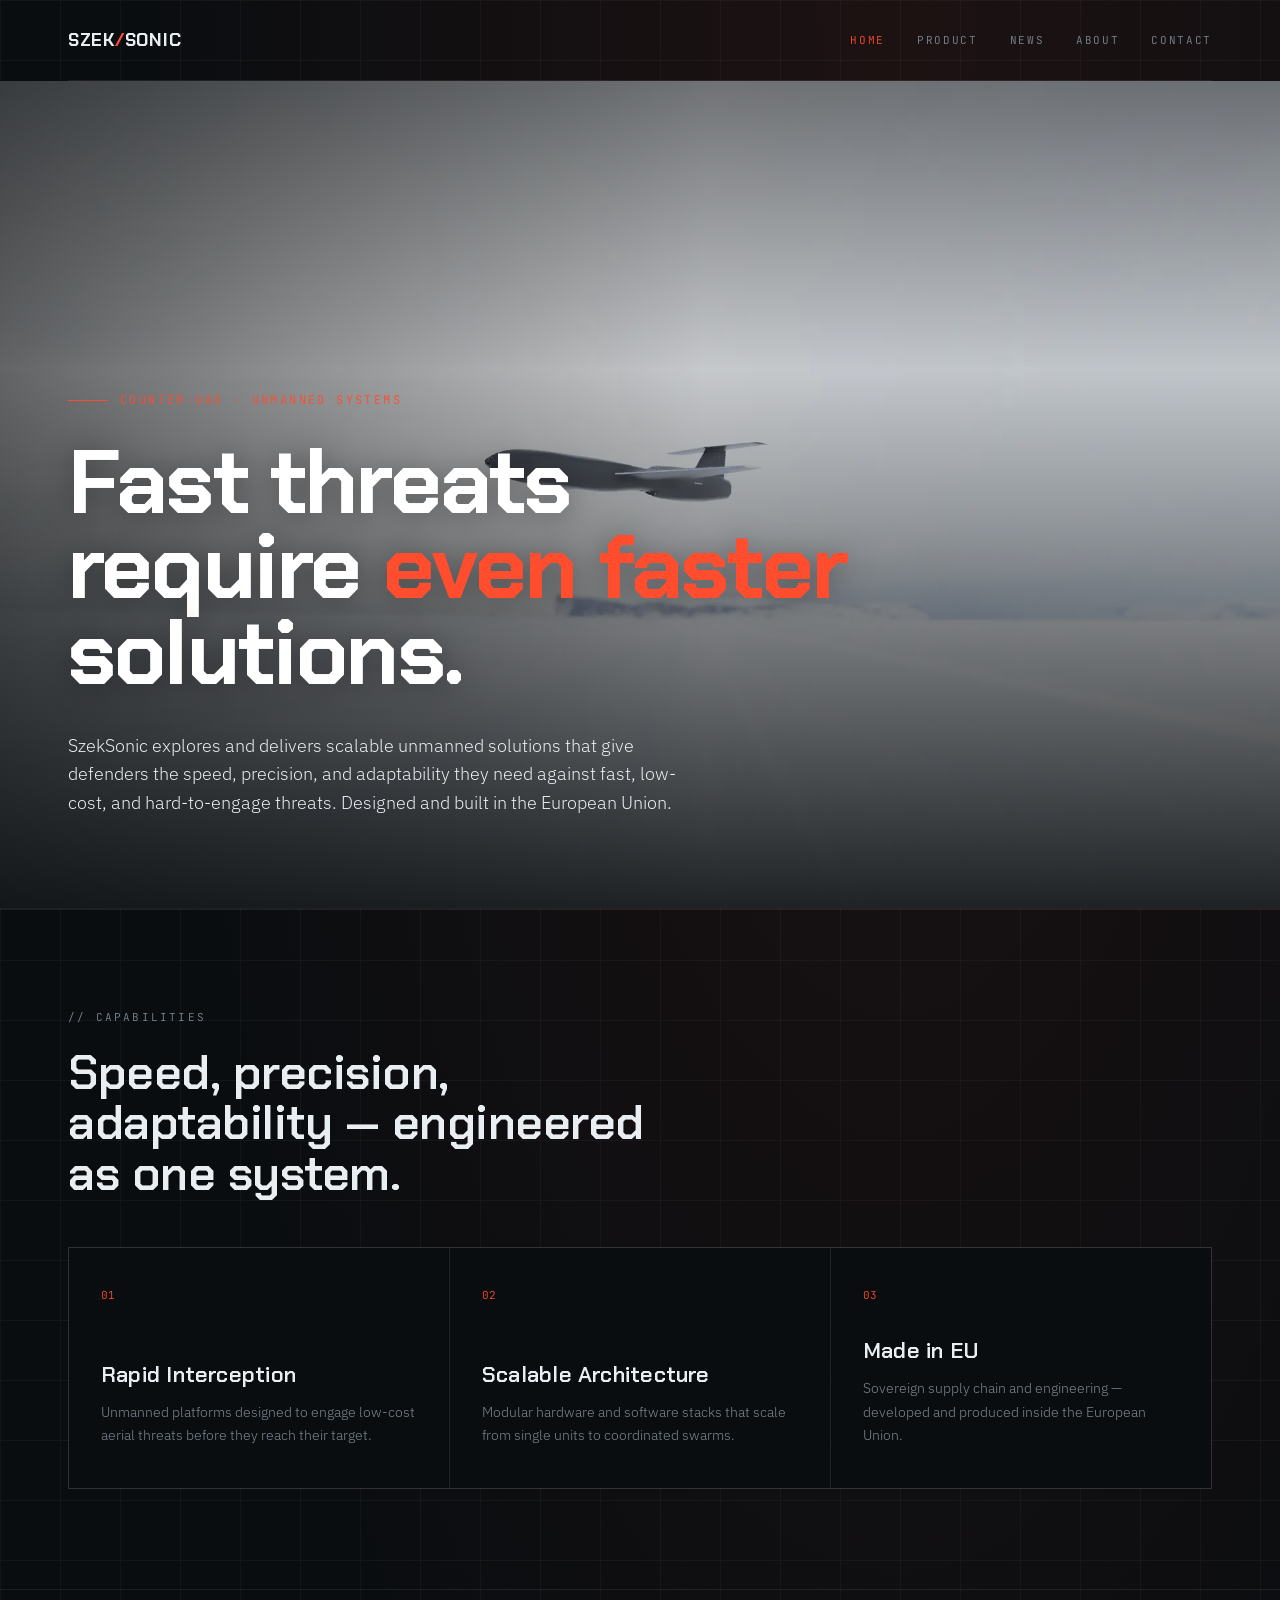
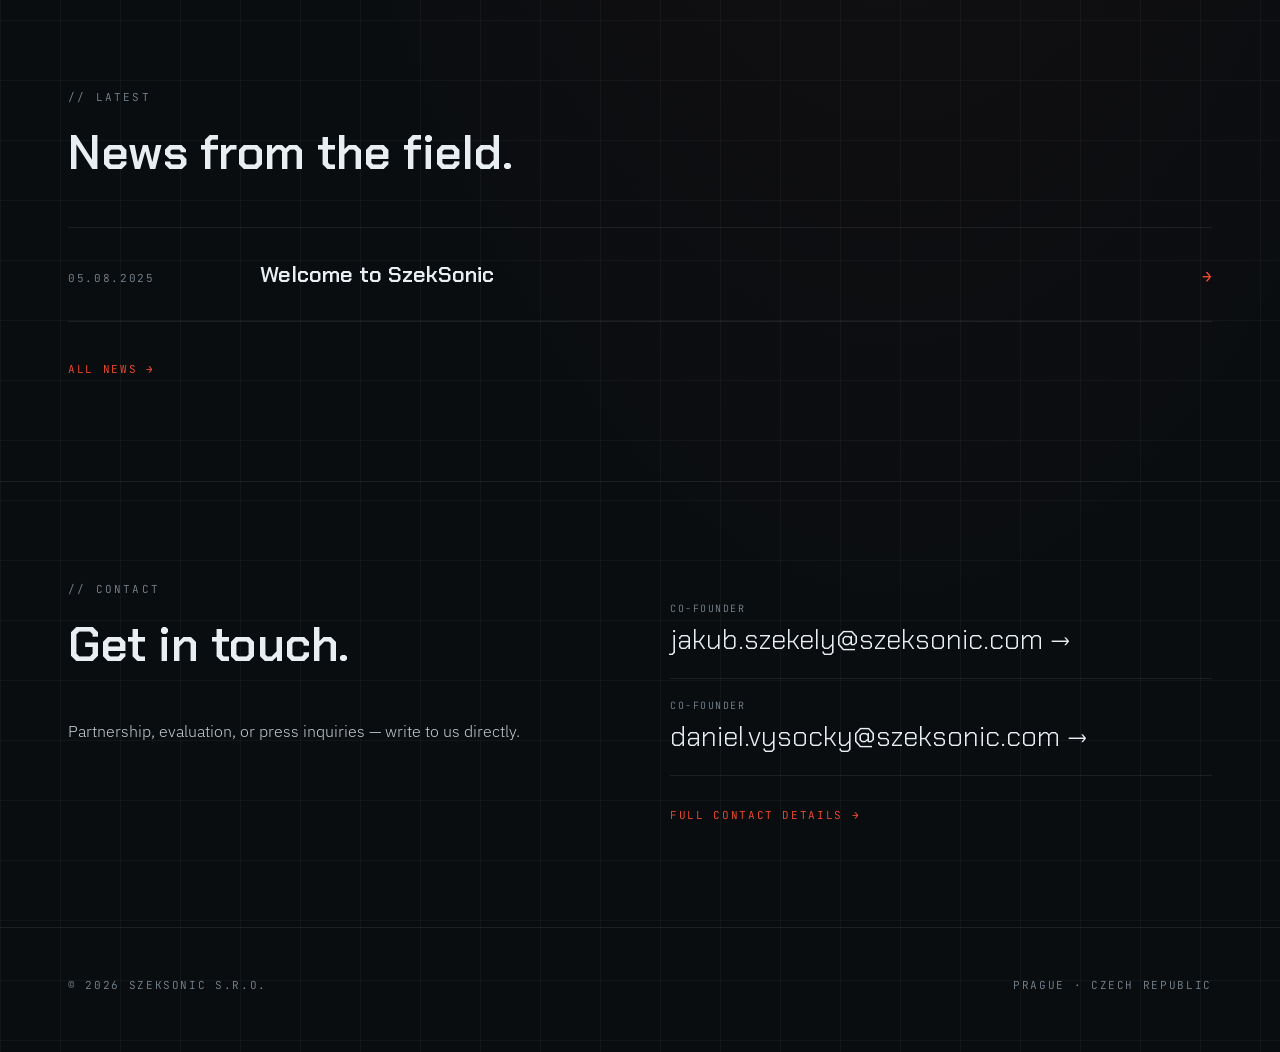
==== index.html @ b2e7ba6b "Add files via upload" ====
<!doctype html>
<html lang="en">
<head>
<meta charset="utf-8">
<meta name="viewport" content="width=device-width,initial-scale=1">
<title>SzekSonic — Fast Threats Require Even Faster Solutions</title>
<meta name="description" content="SzekSonic s.r.o. develops scalable unmanned counter-threat solutions. Made in EU. Based in Prague.">
<link rel="preconnect" href="https://fonts.googleapis.com">
<link rel="preconnect" href="https://fonts.gstatic.com" crossorigin>
<link href="https://fonts.googleapis.com/css2?family=Chakra+Petch:wght@400;600;700&family=IBM+Plex+Sans:wght@300;400;500&family=JetBrains+Mono:wght@400;500&display=swap" rel="stylesheet">
<link rel="stylesheet" href="style.css">
</head>
<body>

<div class="wrap">
  <nav>
    <a href="index.html" class="brand">SZEK<span>/</span>SONIC</a>
    <div class="menu">
      <a href="index.html" class="active">Home</a>
      <a href="product.html">Product</a>
      <a href="news.html">News</a>
      <a href="about.html">About</a>
      <a href="contact.html">Contact</a>
    </div>
  </nav>
</div>

<div class="hero-image">
  <div class="bg" style="background-image:url('img/hero.webp')"></div>
  <div class="content">
    <div class="wrap">
      <div class="kicker reveal">Counter-UAS · Unmanned Systems</div>
      <h1 class="reveal d1">Fast threats require <em>even faster</em> solutions.</h1>
      <p class="lede reveal d2">SzekSonic explores and delivers scalable unmanned solutions that give defenders the speed, precision, and adaptability they need against fast, low-cost, and hard-to-engage threats. Designed and built in the European Union.</p>
    </div>
  </div>
</div>

<section>
  <div class="wrap">
    <div class="eyebrow">// Capabilities</div>
    <h2>Speed, precision, adaptability — engineered as one system.</h2>
    <div class="grid3">
      <div class="cell"><div class="num">01</div><div><h3>Rapid Interception</h3><p>Unmanned platforms designed to engage low-cost aerial threats before they reach their target.</p></div></div>
      <div class="cell"><div class="num">02</div><div><h3>Scalable Architecture</h3><p>Modular hardware and software stacks that scale from single units to coordinated swarms.</p></div></div>
      <div class="cell"><div class="num">03</div><div><h3>Made in EU</h3><p>Sovereign supply chain and engineering — developed and produced inside the European Union.</p></div></div>
    </div>
  </div>
</section>

<section>
  <div class="wrap">
    <div class="eyebrow">// Latest</div>
    <h2>News from the field.</h2>
    <div class="posts">
      <a href="news/hello-world.html" class="post-row">
        <div class="date">05.08.2025</div>
        <div class="ttl">Welcome to SzekSonic</div>
        <div class="arrow">→</div>
      </a>
    </div>
    <p style="margin-top:32px"><a href="news.html" style="font-family:'JetBrains Mono',monospace;font-size:11px;color:var(--accent);text-transform:uppercase;letter-spacing:.15em">All news →</a></p>
  </div>
</section>

<section id="contact">
  <div class="wrap">
    <div class="contact">
      <div>
        <div class="eyebrow">// Contact</div>
        <h2>Get in touch.</h2>
        <p>Partnership, evaluation, or press inquiries — write to us directly.</p>
      </div>
      <div>
        <a class="email" href="mailto:jakub.szekely@szeksonic.com"><small>Co-founder</small>jakub.szekely@szeksonic.com →</a>
        <a class="email" href="mailto:daniel.vysocky@szeksonic.com"><small>Co-founder</small>daniel.vysocky@szeksonic.com →</a>
        <p style="margin-top:24px"><a href="contact.html" style="font-family:'JetBrains Mono',monospace;font-size:11px;color:var(--accent);text-transform:uppercase;letter-spacing:.15em">Full contact details →</a></p>
      </div>
    </div>
  </div>
</section>

<footer>
  <div class="wrap row">
    <div>© <span id="y"></span> SzekSonic s.r.o.</div>
    <div>Prague · Czech Republic</div>
  </div>
</footer>
<script>document.getElementById('y').textContent=new Date().getFullYear();</script>
</body>
</html>
---- style.css ----
:root{
  --bg:#0a0d10; --bg-2:#11161b; --ink:#e8eef2; --muted:#7a8893;
  --accent:#ff4d2e; --line:rgba(255,255,255,.08); --grid:rgba(255,255,255,.035);
}
*{box-sizing:border-box;margin:0;padding:0}
html,body{background:var(--bg);color:var(--ink);font-family:'IBM Plex Sans',sans-serif;font-weight:300;-webkit-font-smoothing:antialiased;overflow-x:hidden}
body{
  background-image:
    linear-gradient(var(--grid) 1px,transparent 1px),
    linear-gradient(90deg,var(--grid) 1px,transparent 1px),
    radial-gradient(ellipse at 70% 0%,rgba(255,77,46,.08),transparent 60%);
  background-size:60px 60px,60px 60px,100% 100%;
}
a{color:inherit;text-decoration:none}
.wrap{max-width:1200px;margin:0 auto;padding:0 28px}

/* nav */
nav{display:flex;justify-content:space-between;align-items:center;padding:28px 0;border-bottom:1px solid var(--line);flex-wrap:wrap;gap:16px}
.brand{font-family:'Chakra Petch',sans-serif;font-weight:700;letter-spacing:.04em;font-size:18px}
.brand span{color:var(--accent)}
.menu{display:flex;gap:32px;font-family:'JetBrains Mono',monospace;font-size:11px;text-transform:uppercase;letter-spacing:.15em;color:var(--muted)}
.menu a{transition:color .2s}
.menu a:hover,.menu a.active{color:var(--accent)}

/* text hero (about/news) */
header.hero{padding:120px 0 140px;position:relative}
.kicker{font-family:'JetBrains Mono',monospace;font-size:12px;color:var(--accent);text-transform:uppercase;letter-spacing:.2em;margin-bottom:32px;display:flex;align-items:center;gap:12px}
.kicker::before{content:"";width:40px;height:1px;background:var(--accent)}
h1{font-family:'Chakra Petch',sans-serif;font-weight:700;font-size:clamp(40px,7vw,92px);line-height:.95;letter-spacing:-.02em;max-width:14ch}
h1 em{font-style:normal;color:var(--accent)}
.lede{margin-top:36px;max-width:58ch;font-size:18px;line-height:1.6;color:#c5cdd3}

/* image hero */
.hero-image{position:relative;height:92vh;min-height:560px;width:100%;overflow:hidden;border-bottom:1px solid var(--line)}
.hero-image .bg{position:absolute;inset:0;background-size:cover;background-position:center;filter:contrast(1.05) brightness(.95)}
.hero-image::after{content:"";position:absolute;inset:0;background:linear-gradient(180deg,rgba(10,13,16,.55) 0%,rgba(10,13,16,.15) 35%,rgba(10,13,16,.9) 100%),linear-gradient(90deg,rgba(10,13,16,.55) 0%,rgba(10,13,16,0) 55%);pointer-events:none}
.hero-image .content{position:relative;z-index:2;height:100%;display:flex;flex-direction:column;justify-content:flex-end;padding-bottom:90px}
.hero-image .content .wrap{width:100%}
.hero-image h1{color:#fff;text-shadow:0 2px 30px rgba(0,0,0,.35)}
.hero-image .lede{color:#e8eef2}

/* sections */
section{padding:100px 0;border-top:1px solid var(--line)}
.eyebrow{font-family:'JetBrains Mono',monospace;font-size:11px;color:var(--muted);text-transform:uppercase;letter-spacing:.2em;margin-bottom:24px}
h2{font-family:'Chakra Petch',sans-serif;font-weight:600;font-size:clamp(28px,4vw,48px);letter-spacing:-.01em;max-width:20ch;margin-bottom:48px;line-height:1.05}
h3{font-family:'Chakra Petch',sans-serif;font-weight:600;font-size:22px;margin:24px 0 12px;letter-spacing:.01em}
p{font-size:16px;line-height:1.7;color:#c5cdd3;max-width:65ch}
p+p{margin-top:18px}

.grid3{display:grid;grid-template-columns:repeat(3,1fr);gap:1px;background:var(--line);border:1px solid var(--line)}
.cell{background:var(--bg);padding:40px 32px;min-height:240px;display:flex;flex-direction:column;justify-content:space-between}
.cell .num{font-family:'JetBrains Mono',monospace;font-size:11px;color:var(--accent)}
.cell p{font-size:14px;color:var(--muted)}
@media(max-width:780px){.grid3{grid-template-columns:1fr}}

/* === SCROLL SEQUENCE === */
.sequence{position:relative;height:600vh;border-top:1px solid var(--line);border-bottom:1px solid var(--line)}
.seq-stage{position:sticky;top:0;height:100vh;display:grid;grid-template-columns:1fr 1fr;align-items:center;overflow:hidden;background:var(--bg)}
.seq-stage::before{content:"";position:absolute;inset:0;background:radial-gradient(ellipse at 70% 50%,rgba(255,77,46,.06),transparent 60%);pointer-events:none}
.seq-frames{position:relative;height:100%;width:100%}
.seq-frames img{position:absolute;top:50%;left:50%;transform:translate(-50%,-50%);max-width:95%;max-height:80%;opacity:0;transition:opacity .35s ease;filter:drop-shadow(0 30px 60px rgba(0,0,0,.6))}
.seq-frames img.active{opacity:1}
.seq-text{position:relative;z-index:2;padding:0 60px;max-width:520px}
.seq-text .step{font-family:'JetBrains Mono',monospace;font-size:11px;color:var(--accent);text-transform:uppercase;letter-spacing:.2em;margin-bottom:20px;display:flex;align-items:center;gap:12px}
.seq-text .step::before{content:"";width:30px;height:1px;background:var(--accent)}
.seq-text h3{font-family:'Chakra Petch',sans-serif;font-weight:600;font-size:clamp(28px,3.5vw,42px);line-height:1.05;letter-spacing:-.01em;margin:0 0 20px;color:var(--ink);min-height:90px}
.seq-text p{font-size:15px;line-height:1.6;color:#c5cdd3;min-height:120px;margin:0;max-width:none}
.seq-progress{position:absolute;left:60px;bottom:40px;display:flex;gap:6px;z-index:3}
.seq-progress span{width:24px;height:2px;background:rgba(255,255,255,.15);transition:background .25s}
.seq-progress span.on{background:var(--accent)}
.seq-hint{position:absolute;right:40px;bottom:40px;font-family:'JetBrains Mono',monospace;font-size:10px;color:var(--muted);text-transform:uppercase;letter-spacing:.2em;z-index:3}
@media(max-width:780px){
  .sequence{height:auto}
  .seq-stage{position:relative;height:auto;grid-template-columns:1fr;padding:40px 0}
  .seq-frames{height:50vh;min-height:300px}
  .seq-text{padding:30px 28px 0;max-width:none}
  .seq-text h3,.seq-text p{min-height:0}
  .seq-progress,.seq-hint{position:relative;left:auto;right:auto;bottom:auto;margin:30px 28px 0}
}

/* news list */
.posts{border-top:1px solid var(--line)}
.post-row{display:grid;grid-template-columns:160px 1fr auto;gap:32px;align-items:baseline;padding:32px 0;border-bottom:1px solid var(--line);transition:padding-left .2s}
.post-row:hover{padding-left:12px}
.post-row .date{font-family:'JetBrains Mono',monospace;font-size:11px;color:var(--muted);text-transform:uppercase;letter-spacing:.15em}
.post-row .ttl{font-family:'Chakra Petch',sans-serif;font-weight:600;font-size:22px}
.post-row .arrow{color:var(--accent);font-family:'JetBrains Mono',monospace}
@media(max-width:780px){.post-row{grid-template-columns:1fr;gap:8px}.post-row .arrow{display:none}}

/* article */
article.post{padding:80px 0 120px;max-width:760px;margin:0 auto}
article.post .date{font-family:'JetBrains Mono',monospace;font-size:11px;color:var(--accent);text-transform:uppercase;letter-spacing:.2em;margin-bottom:24px}
article.post h1{font-size:clamp(32px,5vw,56px);max-width:none;margin-bottom:40px}
article.post p{margin-bottom:20px;font-size:17px}
.back{display:inline-block;margin-top:60px;font-family:'JetBrains Mono',monospace;font-size:11px;color:var(--muted);text-transform:uppercase;letter-spacing:.15em}
.back:hover{color:var(--accent)}

/* contact */
.contact{display:grid;grid-template-columns:1fr 1fr;gap:60px;align-items:start}
@media(max-width:780px){.contact{grid-template-columns:1fr}}
.email{display:block;font-family:'Chakra Petch',sans-serif;font-size:clamp(20px,2.4vw,28px);padding:20px 0;border-bottom:1px solid var(--line);transition:color .2s,padding-left .2s}
.email:hover{color:var(--accent);padding-left:12px}
.email small{display:block;font-family:'JetBrains Mono',monospace;font-size:10px;color:var(--muted);text-transform:uppercase;letter-spacing:.15em;margin-bottom:6px}

footer{padding:50px 0 60px;border-top:1px solid var(--line);font-family:'JetBrains Mono',monospace;font-size:11px;color:var(--muted);text-transform:uppercase;letter-spacing:.15em}
footer .row{display:flex;justify-content:space-between;flex-wrap:wrap;gap:16px}

/* reveal */
.reveal{opacity:0;transform:translateY(20px);animation:up .9s ease forwards}
.reveal.d1{animation-delay:.1s}.reveal.d2{animation-delay:.25s}.reveal.d3{animation-delay:.4s}
@keyframes up{to{opacity:1;transform:none}}
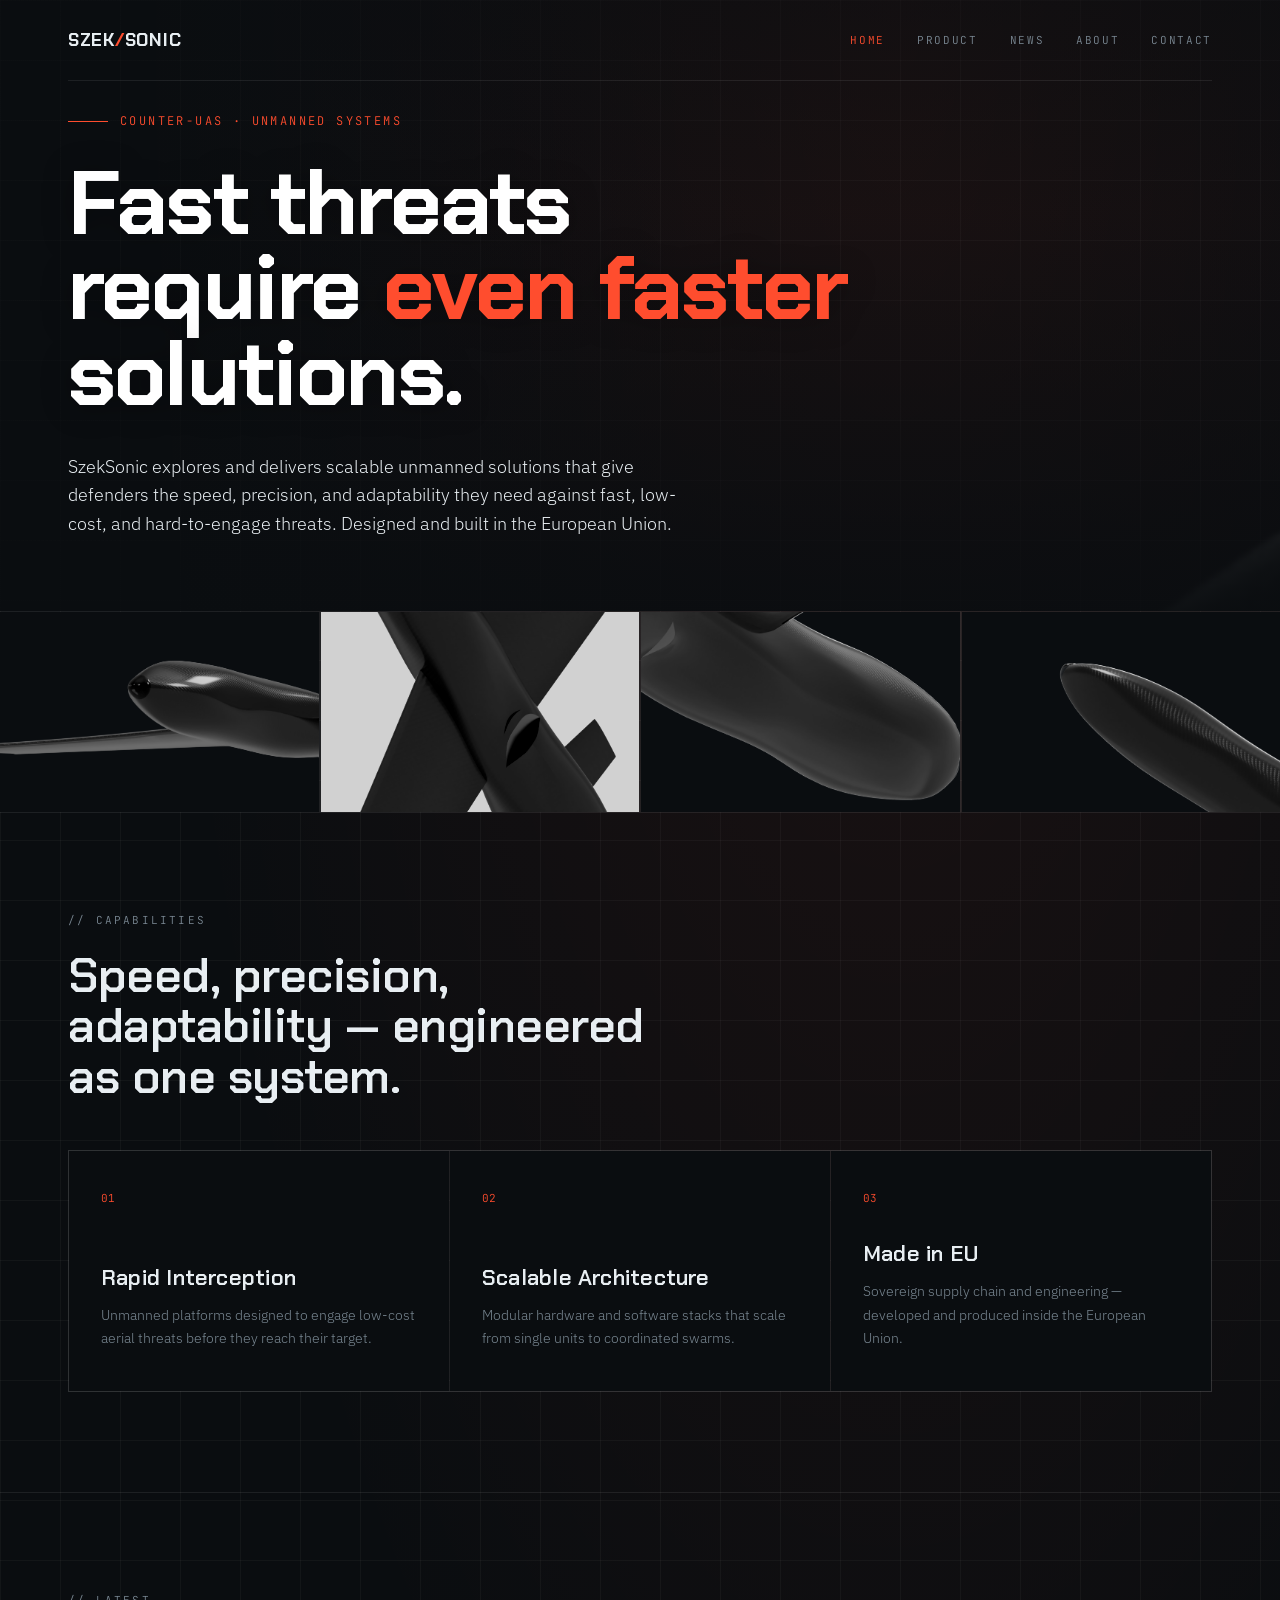
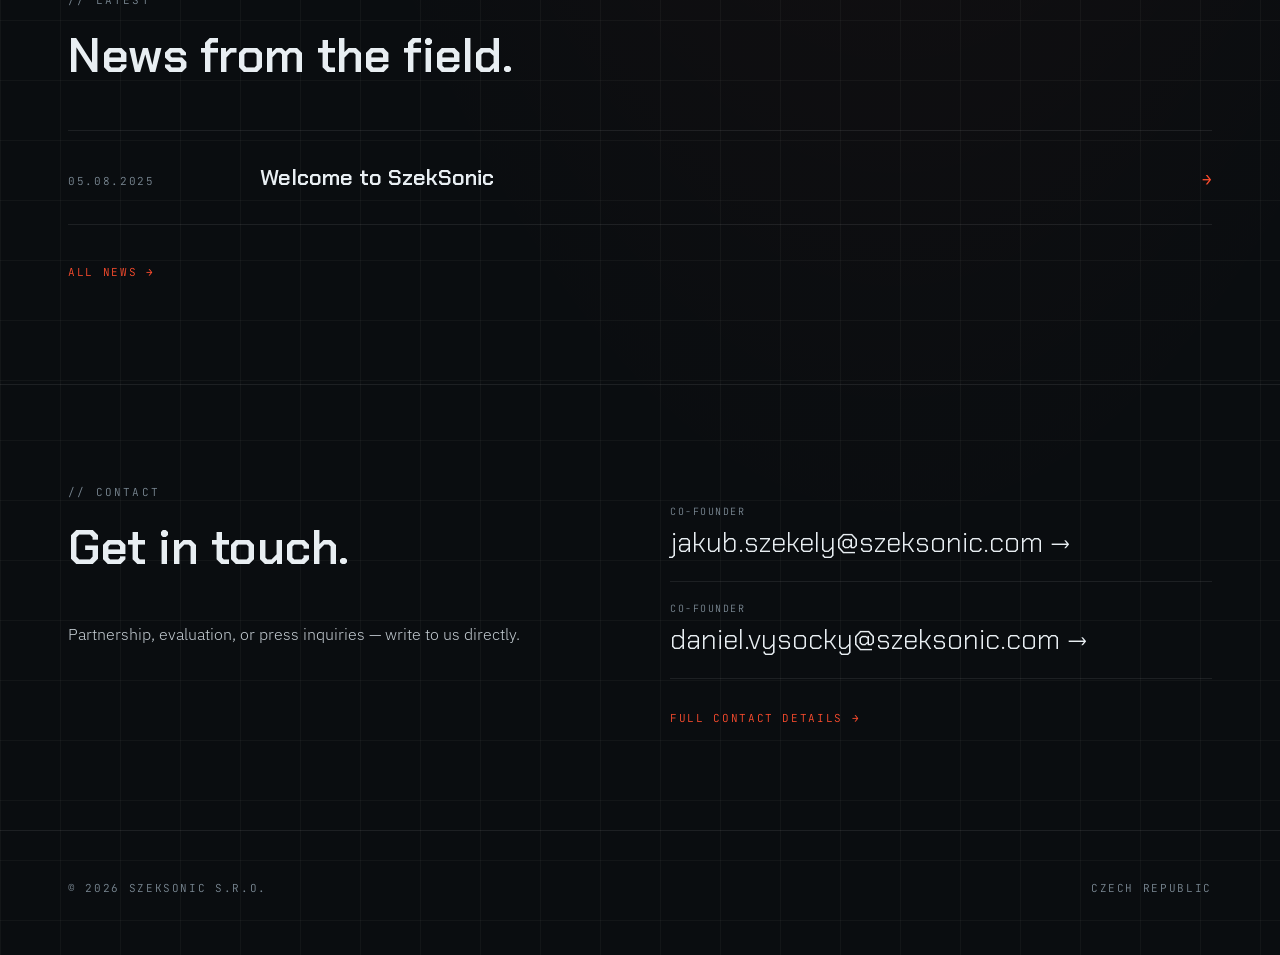
==== commit c5b770b0: "update - new graphics + no full pictures" ====
--- a/index.html
+++ b/index.html
@@ -8,32 +8,40 @@
 <link rel="preconnect" href="https://fonts.googleapis.com">
 <link rel="preconnect" href="https://fonts.gstatic.com" crossorigin>
 <link href="https://fonts.googleapis.com/css2?family=Chakra+Petch:wght@400;600;700&family=IBM+Plex+Sans:wght@300;400;500&family=JetBrains+Mono:wght@400;500&display=swap" rel="stylesheet">
+<link rel="icon" href="favicon.svg" type="image/svg+xml">
 <link rel="stylesheet" href="style.css">
 </head>
 <body>
 
-<div class="wrap">
-  <nav>
-    <a href="index.html" class="brand">SZEK<span>/</span>SONIC</a>
-    <div class="menu">
-      <a href="index.html" class="active">Home</a>
-      <a href="product.html">Product</a>
-      <a href="news.html">News</a>
-      <a href="about.html">About</a>
-      <a href="contact.html">Contact</a>
+<div class="hero-image">
+  <div class="bg" style="background-image:url('img/frame-01.webp');background-size:320%;background-position:64% 20%;filter:contrast(1.12) brightness(.38) grayscale(.1)"></div>
+  <div class="content">
+    <div class="wrap">
+      <nav>
+        <a href="index.html" class="brand">SZEK<span>/</span>SONIC</a>
+        <div class="menu">
+          <a href="index.html" class="active">Home</a>
+          <a href="product.html">Product</a>
+          <a href="news.html">News</a>
+          <a href="about.html">About</a>
+          <a href="contact.html">Contact</a>
+        </div>
+      </nav>
     </div>
-  </nav>
-</div>
-
-<div class="hero-image">
-  <div class="bg" style="background-image:url('img/hero.webp')"></div>
-  <div class="content">
     <div class="wrap">
       <div class="kicker reveal">Counter-UAS · Unmanned Systems</div>
       <h1 class="reveal d1">Fast threats require <em>even faster</em> solutions.</h1>
       <p class="lede reveal d2">SzekSonic explores and delivers scalable unmanned solutions that give defenders the speed, precision, and adaptability they need against fast, low-cost, and hard-to-engage threats. Designed and built in the European Union.</p>
     </div>
   </div>
+</div>
+
+<!-- DETAIL IMAGES -->
+<div style="display:grid;grid-template-columns:repeat(4,1fr);gap:2px;background:var(--line)">
+  <div style="height:200px;overflow:hidden;background:#0a0d10"><img src="img/01_02_External_Surface_2026-Apr-18_07-11-34PM-000_CustomizedView26184201130.png" alt="INTERCEPTOR forward fuselage detail" style="width:100%;height:100%;object-fit:cover;display:block;filter:contrast(1.06) brightness(.82)"></div>
+  <div style="height:200px;overflow:hidden;background:#0a0d10"><img src="img/01_02_External_Surface_2026-Apr-18_07-06-59PM-000_CustomizedView23876416273.png" alt="INTERCEPTOR X-tail cross-section detail" style="width:100%;height:100%;object-fit:cover;display:block;filter:contrast(1.06) brightness(.82)"></div>
+  <div style="height:200px;overflow:hidden;background:#0a0d10"><img src="img/01_02_External_Surface_2026-Apr-18_07-11-19PM-000_CustomizedView22945040550.png" alt="INTERCEPTOR wing root detail" style="width:100%;height:100%;object-fit:cover;display:block;filter:contrast(1.06) brightness(.82)"></div>
+  <div style="height:200px;overflow:hidden;background:#0a0d10"><img src="img/01_02_External_Surface_2026-Apr-18_07-10-47PM-000_CustomizedView18940827650.png" alt="INTERCEPTOR nose tip detail" style="width:100%;height:100%;object-fit:cover;display:block;filter:contrast(1.06) brightness(.82)"></div>
 </div>
 
 <section>
@@ -83,7 +91,7 @@
 <footer>
   <div class="wrap row">
     <div>© <span id="y"></span> SzekSonic s.r.o.</div>
-    <div>Prague · Czech Republic</div>
+    <div>Czech Republic</div>
   </div>
 </footer>
 <script>document.getElementById('y').textContent=new Date().getFullYear();</script>
--- a/style.css
+++ b/style.css
@@ -31,10 +31,10 @@
 .lede{margin-top:36px;max-width:58ch;font-size:18px;line-height:1.6;color:#c5cdd3}
 
 /* image hero */
-.hero-image{position:relative;height:92vh;min-height:560px;width:100%;overflow:hidden;border-bottom:1px solid var(--line)}
+.hero-image{position:relative;height:68vh;min-height:500px;width:100%;overflow:hidden;border-bottom:1px solid var(--line)}
 .hero-image .bg{position:absolute;inset:0;background-size:cover;background-position:center;filter:contrast(1.05) brightness(.95)}
 .hero-image::after{content:"";position:absolute;inset:0;background:linear-gradient(180deg,rgba(10,13,16,.55) 0%,rgba(10,13,16,.15) 35%,rgba(10,13,16,.9) 100%),linear-gradient(90deg,rgba(10,13,16,.55) 0%,rgba(10,13,16,0) 55%);pointer-events:none}
-.hero-image .content{position:relative;z-index:2;height:100%;display:flex;flex-direction:column;justify-content:flex-end;padding-bottom:90px}
+.hero-image .content{position:relative;z-index:2;height:100%;display:flex;flex-direction:column;justify-content:space-between;padding-bottom:72px}
 .hero-image .content .wrap{width:100%}
 .hero-image h1{color:#fff;text-shadow:0 2px 30px rgba(0,0,0,.35)}
 .hero-image .lede{color:#e8eef2}
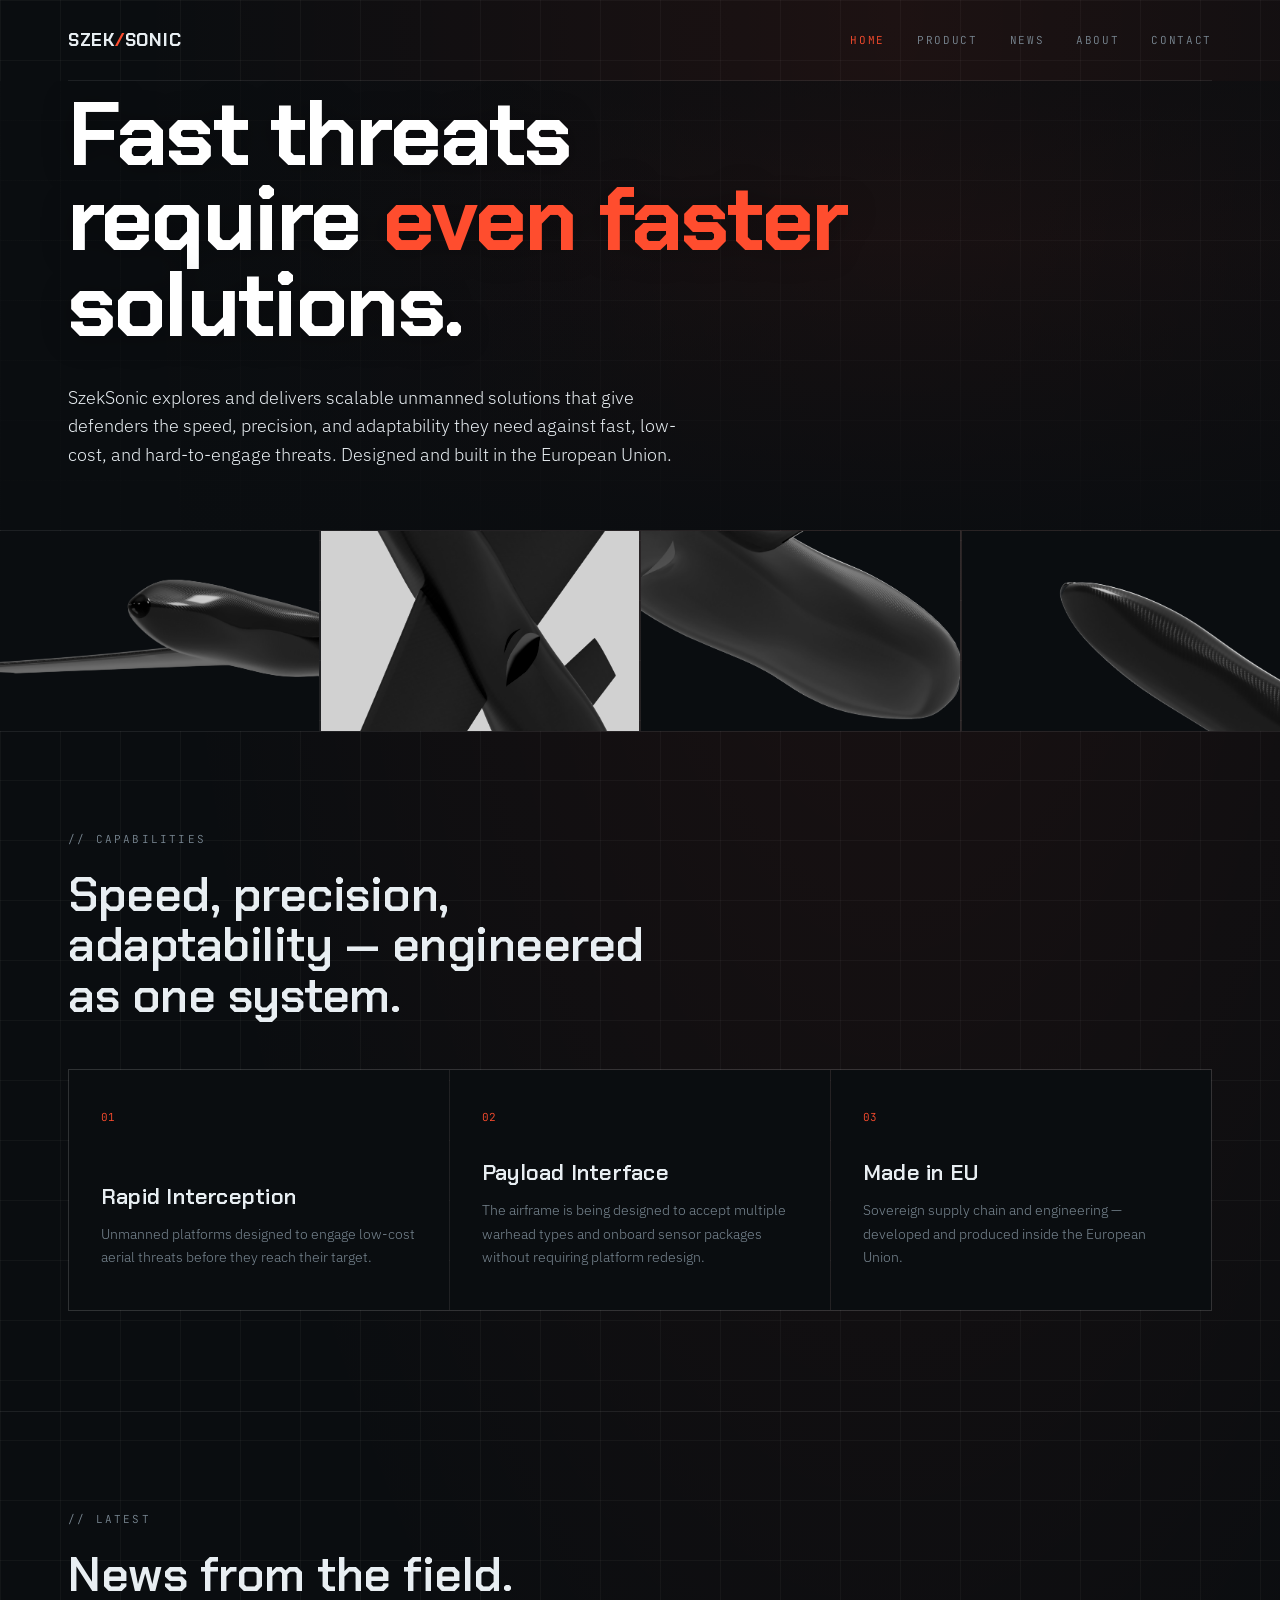
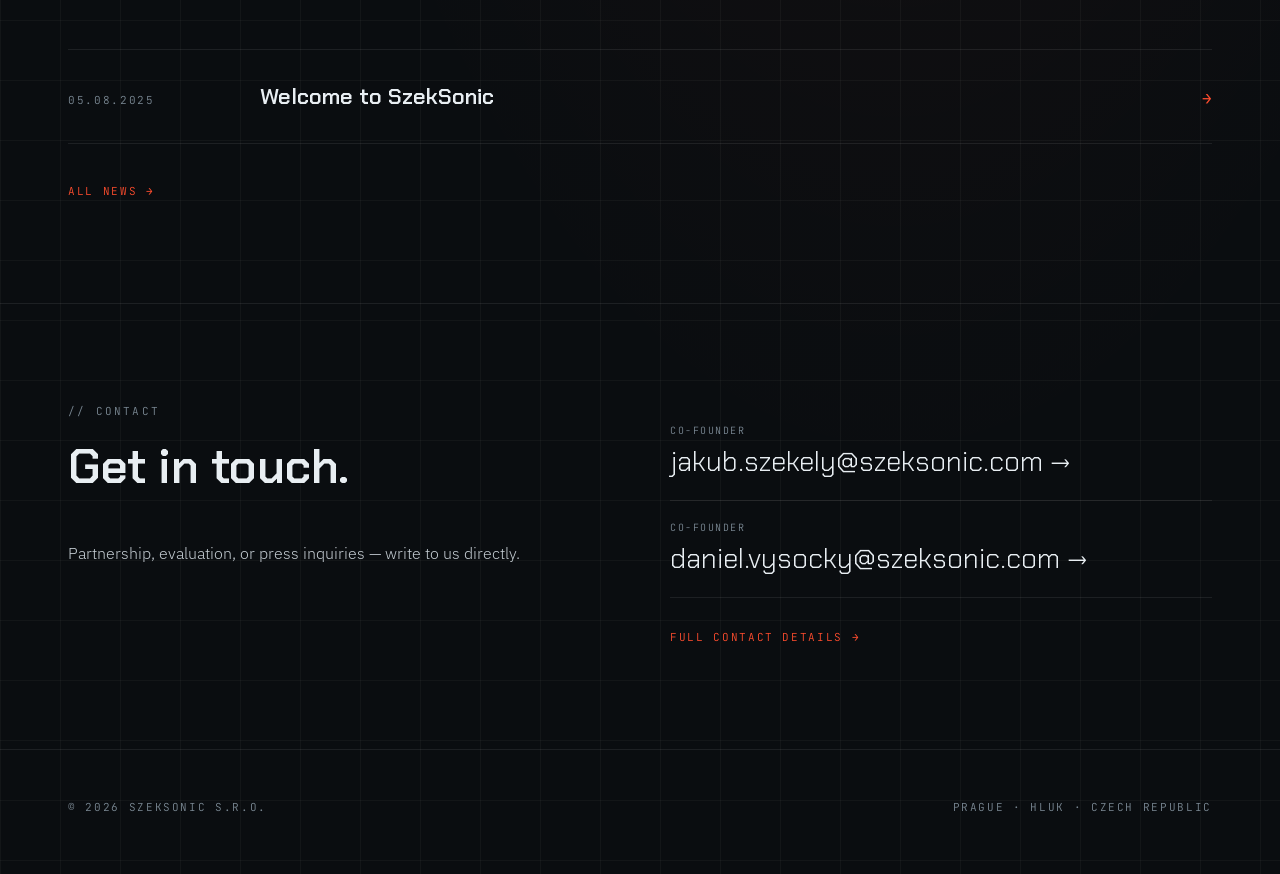
==== commit 6f424447: "final iteration for now - pages have the same heading, proof readed for halucination etc." ====
--- a/index.html
+++ b/index.html
@@ -13,21 +13,22 @@
 </head>
 <body>
 
+<div class="wrap">
+  <nav>
+    <a href="index.html" class="brand">SZEK<span>/</span>SONIC</a>
+    <div class="menu">
+      <a href="index.html" class="active">Home</a>
+      <a href="product.html">Product</a>
+      <a href="news.html">News</a>
+      <a href="about.html">About</a>
+      <a href="contact.html">Contact</a>
+    </div>
+  </nav>
+</div>
+
 <div class="hero-image">
   <div class="bg" style="background-image:url('img/frame-01.webp');background-size:320%;background-position:64% 20%;filter:contrast(1.12) brightness(.38) grayscale(.1)"></div>
   <div class="content">
-    <div class="wrap">
-      <nav>
-        <a href="index.html" class="brand">SZEK<span>/</span>SONIC</a>
-        <div class="menu">
-          <a href="index.html" class="active">Home</a>
-          <a href="product.html">Product</a>
-          <a href="news.html">News</a>
-          <a href="about.html">About</a>
-          <a href="contact.html">Contact</a>
-        </div>
-      </nav>
-    </div>
     <div class="wrap">
       <div class="kicker reveal">Counter-UAS · Unmanned Systems</div>
       <h1 class="reveal d1">Fast threats require <em>even faster</em> solutions.</h1>
@@ -50,7 +51,7 @@
     <h2>Speed, precision, adaptability — engineered as one system.</h2>
     <div class="grid3">
       <div class="cell"><div class="num">01</div><div><h3>Rapid Interception</h3><p>Unmanned platforms designed to engage low-cost aerial threats before they reach their target.</p></div></div>
-      <div class="cell"><div class="num">02</div><div><h3>Scalable Architecture</h3><p>Modular hardware and software stacks that scale from single units to coordinated swarms.</p></div></div>
+      <div class="cell"><div class="num">02</div><div><h3>Payload Interface</h3><p>The airframe is being designed to accept multiple warhead types and onboard sensor packages without requiring platform redesign.</p></div></div>
       <div class="cell"><div class="num">03</div><div><h3>Made in EU</h3><p>Sovereign supply chain and engineering — developed and produced inside the European Union.</p></div></div>
     </div>
   </div>
@@ -91,7 +92,7 @@
 <footer>
   <div class="wrap row">
     <div>© <span id="y"></span> SzekSonic s.r.o.</div>
-    <div>Czech Republic</div>
+    <div>Prague · Hluk · Czech Republic</div>
   </div>
 </footer>
 <script>document.getElementById('y').textContent=new Date().getFullYear();</script>
--- a/style.css
+++ b/style.css
@@ -22,8 +22,6 @@
 .menu a{transition:color .2s}
 .menu a:hover,.menu a.active{color:var(--accent)}
 
-/* text hero (about/news) */
-header.hero{padding:120px 0 140px;position:relative}
 .kicker{font-family:'JetBrains Mono',monospace;font-size:12px;color:var(--accent);text-transform:uppercase;letter-spacing:.2em;margin-bottom:32px;display:flex;align-items:center;gap:12px}
 .kicker::before{content:"";width:40px;height:1px;background:var(--accent)}
 h1{font-family:'Chakra Petch',sans-serif;font-weight:700;font-size:clamp(40px,7vw,92px);line-height:.95;letter-spacing:-.02em;max-width:14ch}
@@ -31,10 +29,10 @@
 .lede{margin-top:36px;max-width:58ch;font-size:18px;line-height:1.6;color:#c5cdd3}
 
 /* image hero */
-.hero-image{position:relative;height:68vh;min-height:500px;width:100%;overflow:hidden;border-bottom:1px solid var(--line)}
+.hero-image{position:relative;height:50vh;min-height:400px;width:100%;overflow:hidden;border-bottom:1px solid var(--line)}
 .hero-image .bg{position:absolute;inset:0;background-size:cover;background-position:center;filter:contrast(1.05) brightness(.95)}
 .hero-image::after{content:"";position:absolute;inset:0;background:linear-gradient(180deg,rgba(10,13,16,.55) 0%,rgba(10,13,16,.15) 35%,rgba(10,13,16,.9) 100%),linear-gradient(90deg,rgba(10,13,16,.55) 0%,rgba(10,13,16,0) 55%);pointer-events:none}
-.hero-image .content{position:relative;z-index:2;height:100%;display:flex;flex-direction:column;justify-content:space-between;padding-bottom:72px}
+.hero-image .content{position:relative;z-index:2;height:100%;display:flex;flex-direction:column;justify-content:flex-end;padding-bottom:60px}
 .hero-image .content .wrap{width:100%}
 .hero-image h1{color:#fff;text-shadow:0 2px 30px rgba(0,0,0,.35)}
 .hero-image .lede{color:#e8eef2}
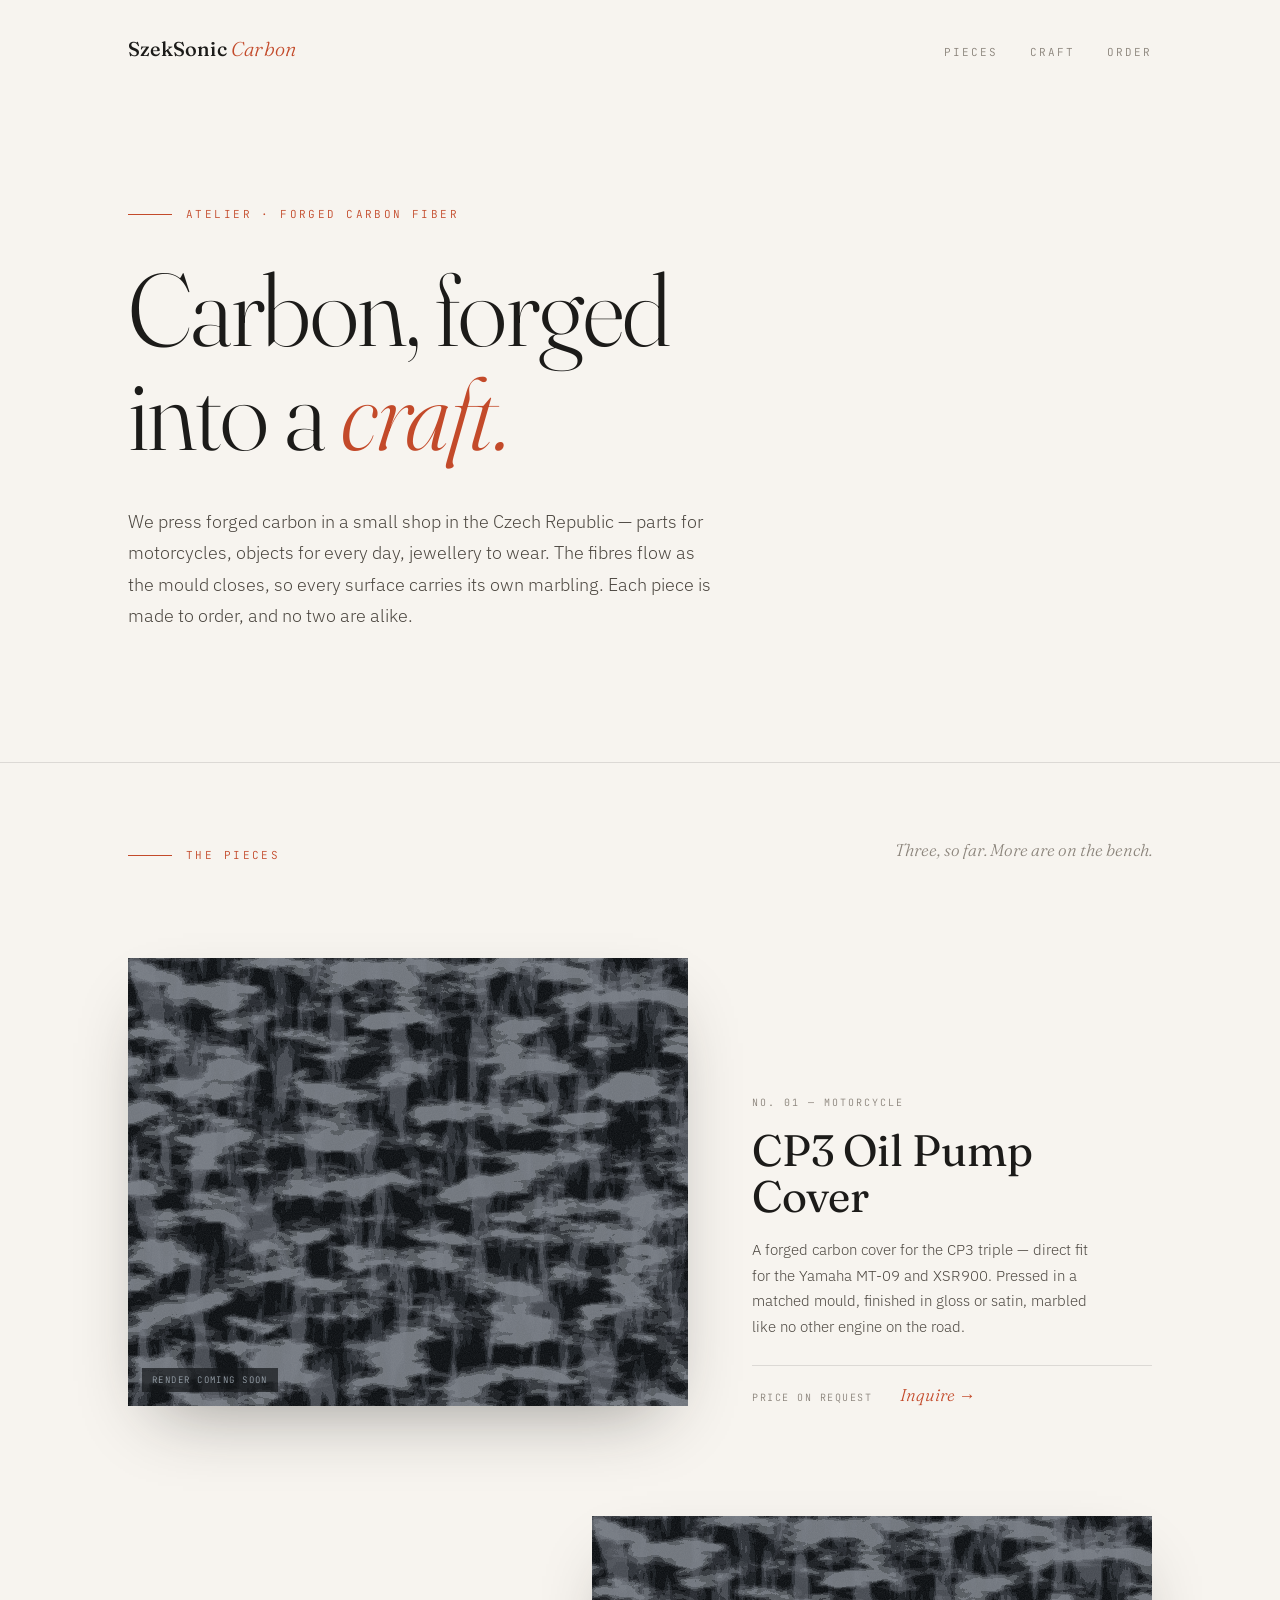
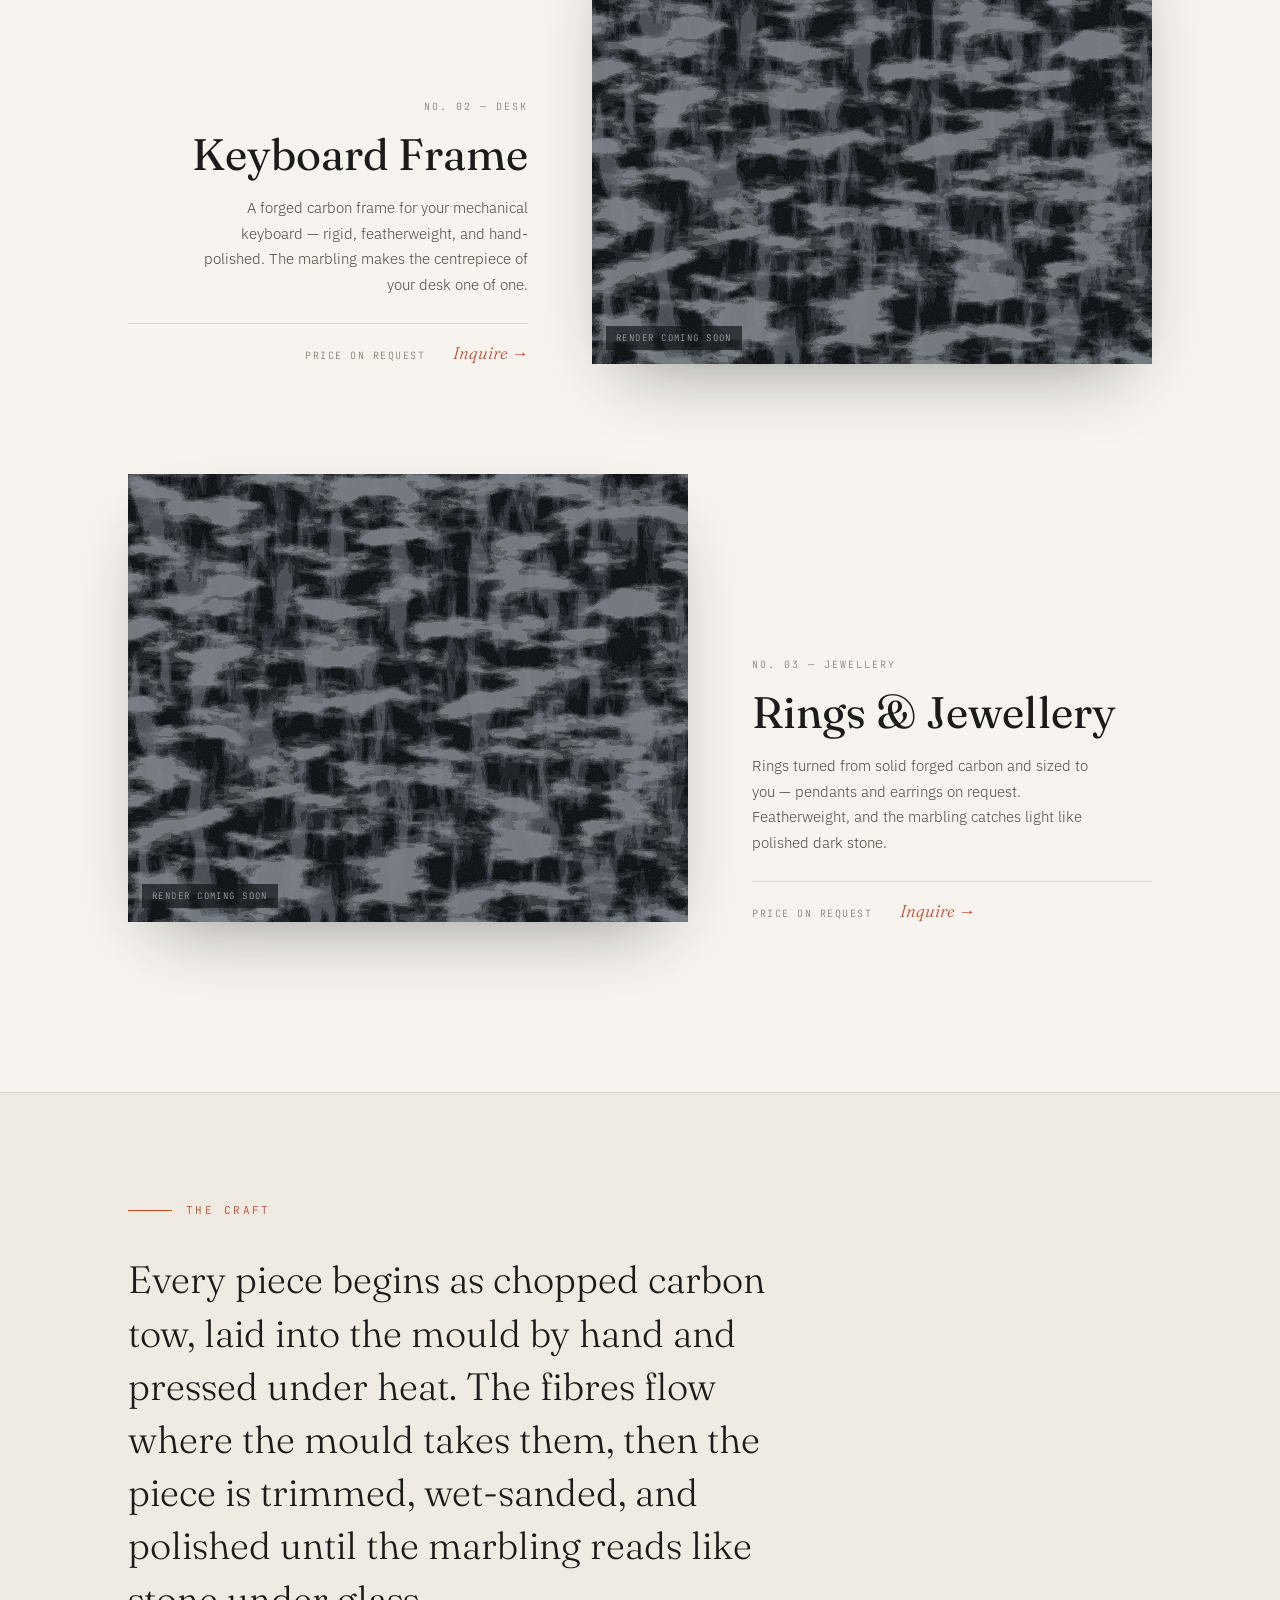
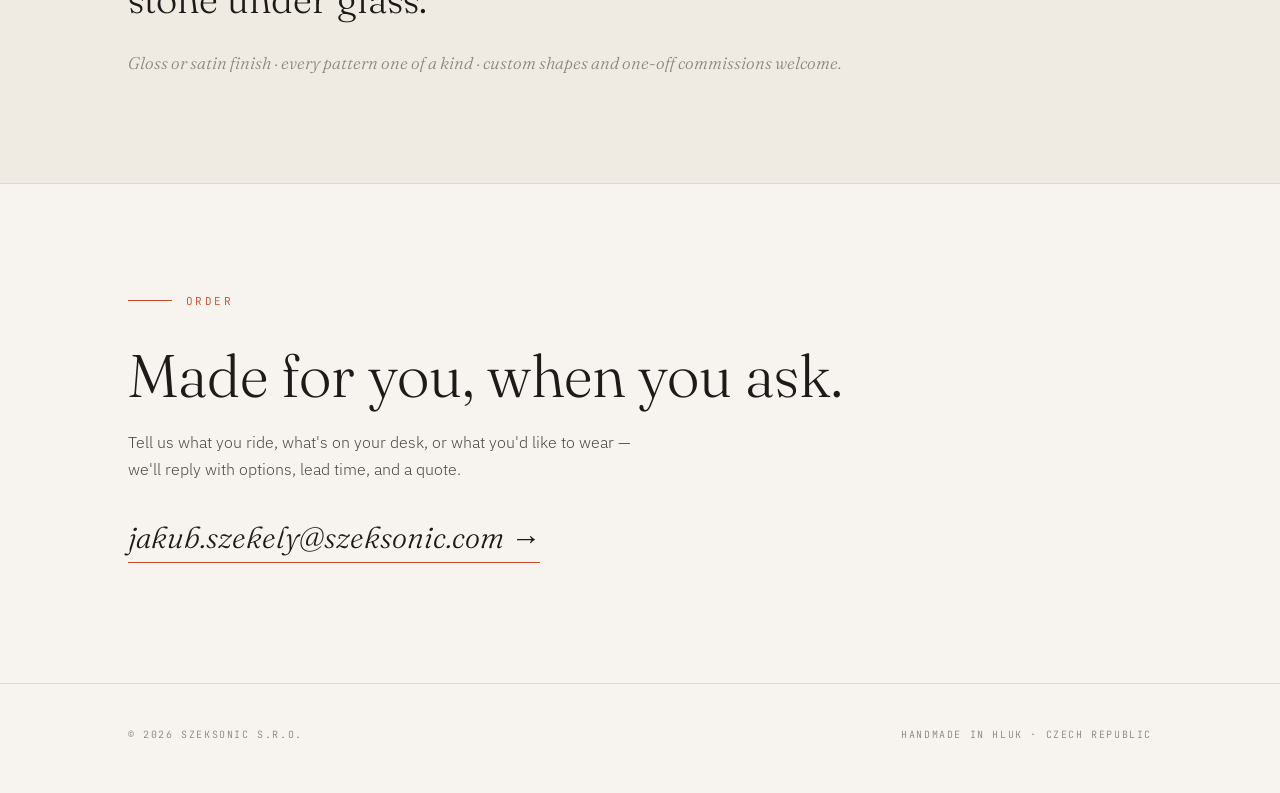
==== commit 217c9b74: "Rebuild site as forged carbon atelier store/portfolio Replace the counter-UAS landing site with a li" ====
--- a/index.html
+++ b/index.html
@@ -3,11 +3,11 @@
 <head>
 <meta charset="utf-8">
 <meta name="viewport" content="width=device-width,initial-scale=1">
-<title>SzekSonic — Fast Threats Require Even Faster Solutions</title>
-<meta name="description" content="SzekSonic s.r.o. develops scalable unmanned counter-threat solutions. Made in EU. Based in Prague.">
+<title>SzekSonic Carbon — Artisan Carbon Fiber</title>
+<meta name="description" content="An atelier for forged carbon fiber — motorcycle parts, accessories, and jewellery. Each piece pressed in the mould with its own marbling, made to order in the Czech Republic.">
 <link rel="preconnect" href="https://fonts.googleapis.com">
 <link rel="preconnect" href="https://fonts.gstatic.com" crossorigin>
-<link href="https://fonts.googleapis.com/css2?family=Chakra+Petch:wght@400;600;700&family=IBM+Plex+Sans:wght@300;400;500&family=JetBrains+Mono:wght@400;500&display=swap" rel="stylesheet">
+<link href="https://fonts.googleapis.com/css2?family=Fraunces:ital,opsz,wght@0,9..144,300;0,9..144,400;0,9..144,500;1,9..144,300;1,9..144,400&family=IBM+Plex+Sans:wght@300;400;500&family=JetBrains+Mono:wght@400&display=swap" rel="stylesheet">
 <link rel="icon" href="favicon.svg" type="image/svg+xml">
 <link rel="stylesheet" href="style.css">
 </head>
@@ -15,84 +15,85 @@
 
 <div class="wrap">
   <nav>
-    <a href="index.html" class="brand">SZEK<span>/</span>SONIC</a>
+    <a href="#top" class="brand">SzekSonic <em>Carbon</em></a>
     <div class="menu">
-      <a href="index.html" class="active">Home</a>
-      <a href="product.html">Product</a>
-      <a href="news.html">News</a>
-      <a href="about.html">About</a>
-      <a href="contact.html">Contact</a>
+      <a href="#pieces">Pieces</a>
+      <a href="#craft">Craft</a>
+      <a href="#order">Order</a>
     </div>
   </nav>
 </div>
 
-<div class="hero-image">
-  <div class="bg" style="background-image:url('img/frame-01.webp');background-size:320%;background-position:64% 20%;filter:contrast(1.12) brightness(.38) grayscale(.1)"></div>
-  <div class="content">
-    <div class="wrap">
-      <div class="kicker reveal">Counter-UAS · Unmanned Systems</div>
-      <h1 class="reveal d1">Fast threats require <em>even faster</em> solutions.</h1>
-      <p class="lede reveal d2">SzekSonic explores and delivers scalable unmanned solutions that give defenders the speed, precision, and adaptability they need against fast, low-cost, and hard-to-engage threats. Designed and built in the European Union.</p>
+<header class="hero" id="top">
+  <div class="wrap">
+    <div class="kicker reveal">Atelier · forged carbon fiber</div>
+    <h1 class="reveal d1">Carbon, forged<br>into a <em>craft.</em></h1>
+    <p class="lede reveal d2">We press forged carbon in a small shop in the Czech Republic — parts for motorcycles, objects for every day, jewellery to wear. The fibres flow as the mould closes, so every surface carries its own marbling. Each piece is made to order, and no two are alike.</p>
+  </div>
+</header>
+
+<main id="pieces">
+  <div class="wrap">
+    <div class="section-head reveal">
+      <div class="kicker">The pieces</div>
+      <p class="note">Three, so far. More are on the bench.</p>
     </div>
+
+    <article class="piece">
+      <div class="plate"><div class="forged"></div><span class="tag">Render coming soon</span></div>
+      <div class="caption">
+        <div class="no">No. 01 — Motorcycle</div>
+        <h2>CP3 Oil Pump Cover</h2>
+        <p>A forged carbon cover for the CP3 triple — direct fit for the Yamaha MT&#8209;09 and XSR900. Pressed in a matched mould, finished in gloss or satin, marbled like no other engine on the road.</p>
+        <div class="meta"><span>Price on request</span><a href="mailto:jakub.szekely@szeksonic.com?subject=Order%20inquiry%20—%20CP3%20Oil%20Pump%20Cover">Inquire →</a></div>
+      </div>
+    </article>
+
+    <article class="piece alt">
+      <div class="plate"><div class="forged"></div><span class="tag">Render coming soon</span></div>
+      <div class="caption">
+        <div class="no">No. 02 — Desk</div>
+        <h2>Keyboard Frame</h2>
+        <p>A forged carbon frame for your mechanical keyboard — rigid, featherweight, and hand-polished. The marbling makes the centrepiece of your desk one of one.</p>
+        <div class="meta"><span>Price on request</span><a href="mailto:jakub.szekely@szeksonic.com?subject=Order%20inquiry%20—%20Keyboard%20Frame">Inquire →</a></div>
+      </div>
+    </article>
+
+    <article class="piece">
+      <div class="plate"><div class="forged"></div><span class="tag">Render coming soon</span></div>
+      <div class="caption">
+        <div class="no">No. 03 — Jewellery</div>
+        <h2>Rings &amp; Jewellery</h2>
+        <p>Rings turned from solid forged carbon and sized to you — pendants and earrings on request. Featherweight, and the marbling catches light like polished dark stone.</p>
+        <div class="meta"><span>Price on request</span><a href="mailto:jakub.szekely@szeksonic.com?subject=Order%20inquiry%20—%20Rings%20%26%20Jewellery">Inquire →</a></div>
+      </div>
+    </article>
   </div>
-</div>
+</main>
 
-<!-- DETAIL IMAGES -->
-<div style="display:grid;grid-template-columns:repeat(4,1fr);gap:2px;background:var(--line)">
-  <div style="height:200px;overflow:hidden;background:#0a0d10"><img src="img/01_02_External_Surface_2026-Apr-18_07-11-34PM-000_CustomizedView26184201130.png" alt="INTERCEPTOR forward fuselage detail" style="width:100%;height:100%;object-fit:cover;display:block;filter:contrast(1.06) brightness(.82)"></div>
-  <div style="height:200px;overflow:hidden;background:#0a0d10"><img src="img/01_02_External_Surface_2026-Apr-18_07-06-59PM-000_CustomizedView23876416273.png" alt="INTERCEPTOR X-tail cross-section detail" style="width:100%;height:100%;object-fit:cover;display:block;filter:contrast(1.06) brightness(.82)"></div>
-  <div style="height:200px;overflow:hidden;background:#0a0d10"><img src="img/01_02_External_Surface_2026-Apr-18_07-11-19PM-000_CustomizedView22945040550.png" alt="INTERCEPTOR wing root detail" style="width:100%;height:100%;object-fit:cover;display:block;filter:contrast(1.06) brightness(.82)"></div>
-  <div style="height:200px;overflow:hidden;background:#0a0d10"><img src="img/01_02_External_Surface_2026-Apr-18_07-10-47PM-000_CustomizedView18940827650.png" alt="INTERCEPTOR nose tip detail" style="width:100%;height:100%;object-fit:cover;display:block;filter:contrast(1.06) brightness(.82)"></div>
-</div>
-
-<section>
+<section id="craft">
   <div class="wrap">
-    <div class="eyebrow">// Capabilities</div>
-    <h2>Speed, precision, adaptability — engineered as one system.</h2>
-    <div class="grid3">
-      <div class="cell"><div class="num">01</div><div><h3>Rapid Interception</h3><p>Unmanned platforms designed to engage low-cost aerial threats before they reach their target.</p></div></div>
-      <div class="cell"><div class="num">02</div><div><h3>Payload Interface</h3><p>The airframe is being designed to accept multiple warhead types and onboard sensor packages without requiring platform redesign.</p></div></div>
-      <div class="cell"><div class="num">03</div><div><h3>Made in EU</h3><p>Sovereign supply chain and engineering — developed and produced inside the European Union.</p></div></div>
+    <div class="craft">
+      <div class="kicker">The craft</div>
+      <p class="big">Every piece begins as chopped carbon tow, laid into the mould by hand and pressed under heat. The fibres flow where the mould takes them, then the piece is trimmed, wet-sanded, and polished until the marbling reads like stone under glass.</p>
+      <p class="note">Gloss or satin finish · every pattern one of a kind · custom shapes and one-off commissions welcome.</p>
     </div>
   </div>
 </section>
 
-<section>
+<section id="order">
   <div class="wrap">
-    <div class="eyebrow">// Latest</div>
-    <h2>News from the field.</h2>
-    <div class="posts">
-      <a href="news/hello-world.html" class="post-row">
-        <div class="date">05.08.2025</div>
-        <div class="ttl">Welcome to SzekSonic</div>
-        <div class="arrow">→</div>
-      </a>
-    </div>
-    <p style="margin-top:32px"><a href="news.html" style="font-family:'JetBrains Mono',monospace;font-size:11px;color:var(--accent);text-transform:uppercase;letter-spacing:.15em">All news →</a></p>
-  </div>
-</section>
-
-<section id="contact">
-  <div class="wrap">
-    <div class="contact">
-      <div>
-        <div class="eyebrow">// Contact</div>
-        <h2>Get in touch.</h2>
-        <p>Partnership, evaluation, or press inquiries — write to us directly.</p>
-      </div>
-      <div>
-        <a class="email" href="mailto:jakub.szekely@szeksonic.com"><small>Co-founder</small>jakub.szekely@szeksonic.com →</a>
-        <a class="email" href="mailto:daniel.vysocky@szeksonic.com"><small>Co-founder</small>daniel.vysocky@szeksonic.com →</a>
-        <p style="margin-top:24px"><a href="contact.html" style="font-family:'JetBrains Mono',monospace;font-size:11px;color:var(--accent);text-transform:uppercase;letter-spacing:.15em">Full contact details →</a></p>
-      </div>
-    </div>
+    <div class="kicker">Order</div>
+    <h2 class="order-h">Made for you, when you ask.</h2>
+    <p>Tell us what you ride, what's on your desk, or what you'd like to wear — we'll reply with options, lead time, and a quote.</p>
+    <a class="email" href="mailto:jakub.szekely@szeksonic.com?subject=Order%20inquiry">jakub.szekely@szeksonic.com →</a>
   </div>
 </section>
 
 <footer>
   <div class="wrap row">
     <div>© <span id="y"></span> SzekSonic s.r.o.</div>
-    <div>Prague · Hluk · Czech Republic</div>
+    <div>Handmade in Hluk · Czech Republic</div>
   </div>
 </footer>
 <script>document.getElementById('y').textContent=new Date().getFullYear();</script>
--- a/style.css
+++ b/style.css
@@ -1,109 +1,80 @@
 :root{
-  --bg:#0a0d10; --bg-2:#11161b; --ink:#e8eef2; --muted:#7a8893;
-  --accent:#ff4d2e; --line:rgba(255,255,255,.08); --grid:rgba(255,255,255,.035);
+  --paper:#f7f4ef; --paper-2:#efeae2; --ink:#1c1b19; --muted:#8a837a;
+  --accent:#c34a2a; --line:rgba(28,27,25,.12);
 }
 *{box-sizing:border-box;margin:0;padding:0}
-html,body{background:var(--bg);color:var(--ink);font-family:'IBM Plex Sans',sans-serif;font-weight:300;-webkit-font-smoothing:antialiased;overflow-x:hidden}
-body{
-  background-image:
-    linear-gradient(var(--grid) 1px,transparent 1px),
-    linear-gradient(90deg,var(--grid) 1px,transparent 1px),
-    radial-gradient(ellipse at 70% 0%,rgba(255,77,46,.08),transparent 60%);
-  background-size:60px 60px,60px 60px,100% 100%;
+html{scroll-behavior:smooth}
+html,body{background:var(--paper);color:var(--ink);font-family:'IBM Plex Sans',sans-serif;font-weight:300;-webkit-font-smoothing:antialiased;overflow-x:hidden}
+a{color:inherit;text-decoration:none}
+.wrap{max-width:1080px;margin:0 auto;padding:0 28px}
+
+/* forged carbon marbling — the dark "plates" floating on paper */
+.forged{
+  position:absolute;inset:0;
+  background:#0d1013 url('img/forged.svg') repeat;
+  background-size:600px 600px;
 }
-a{color:inherit;text-decoration:none}
-.wrap{max-width:1200px;margin:0 auto;padding:0 28px}
 
 /* nav */
-nav{display:flex;justify-content:space-between;align-items:center;padding:28px 0;border-bottom:1px solid var(--line);flex-wrap:wrap;gap:16px}
-.brand{font-family:'Chakra Petch',sans-serif;font-weight:700;letter-spacing:.04em;font-size:18px}
-.brand span{color:var(--accent)}
-.menu{display:flex;gap:32px;font-family:'JetBrains Mono',monospace;font-size:11px;text-transform:uppercase;letter-spacing:.15em;color:var(--muted)}
+nav{display:flex;justify-content:space-between;align-items:baseline;padding:36px 0;flex-wrap:wrap;gap:16px}
+.brand{font-family:'Fraunces',serif;font-weight:500;font-size:20px;letter-spacing:.01em}
+.brand em{font-style:italic;font-weight:300;color:var(--accent)}
+.menu{display:flex;gap:32px;font-family:'JetBrains Mono',monospace;font-size:11px;text-transform:uppercase;letter-spacing:.18em;color:var(--muted)}
 .menu a{transition:color .2s}
-.menu a:hover,.menu a.active{color:var(--accent)}
+.menu a:hover{color:var(--accent)}
 
-.kicker{font-family:'JetBrains Mono',monospace;font-size:12px;color:var(--accent);text-transform:uppercase;letter-spacing:.2em;margin-bottom:32px;display:flex;align-items:center;gap:12px}
-.kicker::before{content:"";width:40px;height:1px;background:var(--accent)}
-h1{font-family:'Chakra Petch',sans-serif;font-weight:700;font-size:clamp(40px,7vw,92px);line-height:.95;letter-spacing:-.02em;max-width:14ch}
-h1 em{font-style:normal;color:var(--accent)}
-.lede{margin-top:36px;max-width:58ch;font-size:18px;line-height:1.6;color:#c5cdd3}
+/* hero */
+.hero{padding:110px 0 130px}
+.kicker{font-family:'JetBrains Mono',monospace;font-size:11px;color:var(--accent);text-transform:uppercase;letter-spacing:.22em;margin-bottom:36px;display:flex;align-items:center;gap:14px}
+.kicker::before{content:"";width:44px;height:1px;background:var(--accent)}
+h1{font-family:'Fraunces',serif;font-weight:300;font-size:clamp(48px,8vw,104px);line-height:1.02;letter-spacing:-.015em}
+h1 em{font-style:italic;color:var(--accent)}
+.lede{margin-top:40px;max-width:54ch;font-size:18px;line-height:1.75;color:#4c4740}
 
-/* image hero */
-.hero-image{position:relative;height:50vh;min-height:400px;width:100%;overflow:hidden;border-bottom:1px solid var(--line)}
-.hero-image .bg{position:absolute;inset:0;background-size:cover;background-position:center;filter:contrast(1.05) brightness(.95)}
-.hero-image::after{content:"";position:absolute;inset:0;background:linear-gradient(180deg,rgba(10,13,16,.55) 0%,rgba(10,13,16,.15) 35%,rgba(10,13,16,.9) 100%),linear-gradient(90deg,rgba(10,13,16,.55) 0%,rgba(10,13,16,0) 55%);pointer-events:none}
-.hero-image .content{position:relative;z-index:2;height:100%;display:flex;flex-direction:column;justify-content:flex-end;padding-bottom:60px}
-.hero-image .content .wrap{width:100%}
-.hero-image h1{color:#fff;text-shadow:0 2px 30px rgba(0,0,0,.35)}
-.hero-image .lede{color:#e8eef2}
-
-/* sections */
-section{padding:100px 0;border-top:1px solid var(--line)}
-.eyebrow{font-family:'JetBrains Mono',monospace;font-size:11px;color:var(--muted);text-transform:uppercase;letter-spacing:.2em;margin-bottom:24px}
-h2{font-family:'Chakra Petch',sans-serif;font-weight:600;font-size:clamp(28px,4vw,48px);letter-spacing:-.01em;max-width:20ch;margin-bottom:48px;line-height:1.05}
-h3{font-family:'Chakra Petch',sans-serif;font-weight:600;font-size:22px;margin:24px 0 12px;letter-spacing:.01em}
-p{font-size:16px;line-height:1.7;color:#c5cdd3;max-width:65ch}
-p+p{margin-top:18px}
-
-.grid3{display:grid;grid-template-columns:repeat(3,1fr);gap:1px;background:var(--line);border:1px solid var(--line)}
-.cell{background:var(--bg);padding:40px 32px;min-height:240px;display:flex;flex-direction:column;justify-content:space-between}
-.cell .num{font-family:'JetBrains Mono',monospace;font-size:11px;color:var(--accent)}
-.cell p{font-size:14px;color:var(--muted)}
-@media(max-width:780px){.grid3{grid-template-columns:1fr}}
-
-/* === SCROLL SEQUENCE === */
-.sequence{position:relative;height:600vh;border-top:1px solid var(--line);border-bottom:1px solid var(--line)}
-.seq-stage{position:sticky;top:0;height:100vh;display:grid;grid-template-columns:1fr 1fr;align-items:center;overflow:hidden;background:var(--bg)}
-.seq-stage::before{content:"";position:absolute;inset:0;background:radial-gradient(ellipse at 70% 50%,rgba(255,77,46,.06),transparent 60%);pointer-events:none}
-.seq-frames{position:relative;height:100%;width:100%}
-.seq-frames img{position:absolute;top:50%;left:50%;transform:translate(-50%,-50%);max-width:95%;max-height:80%;opacity:0;transition:opacity .35s ease;filter:drop-shadow(0 30px 60px rgba(0,0,0,.6))}
-.seq-frames img.active{opacity:1}
-.seq-text{position:relative;z-index:2;padding:0 60px;max-width:520px}
-.seq-text .step{font-family:'JetBrains Mono',monospace;font-size:11px;color:var(--accent);text-transform:uppercase;letter-spacing:.2em;margin-bottom:20px;display:flex;align-items:center;gap:12px}
-.seq-text .step::before{content:"";width:30px;height:1px;background:var(--accent)}
-.seq-text h3{font-family:'Chakra Petch',sans-serif;font-weight:600;font-size:clamp(28px,3.5vw,42px);line-height:1.05;letter-spacing:-.01em;margin:0 0 20px;color:var(--ink);min-height:90px}
-.seq-text p{font-size:15px;line-height:1.6;color:#c5cdd3;min-height:120px;margin:0;max-width:none}
-.seq-progress{position:absolute;left:60px;bottom:40px;display:flex;gap:6px;z-index:3}
-.seq-progress span{width:24px;height:2px;background:rgba(255,255,255,.15);transition:background .25s}
-.seq-progress span.on{background:var(--accent)}
-.seq-hint{position:absolute;right:40px;bottom:40px;font-family:'JetBrains Mono',monospace;font-size:10px;color:var(--muted);text-transform:uppercase;letter-spacing:.2em;z-index:3}
-@media(max-width:780px){
-  .sequence{height:auto}
-  .seq-stage{position:relative;height:auto;grid-template-columns:1fr;padding:40px 0}
-  .seq-frames{height:50vh;min-height:300px}
-  .seq-text{padding:30px 28px 0;max-width:none}
-  .seq-text h3,.seq-text p{min-height:0}
-  .seq-progress,.seq-hint{position:relative;left:auto;right:auto;bottom:auto;margin:30px 28px 0}
+/* pieces */
+#pieces{padding:40px 0 60px;border-top:1px solid var(--line)}
+.section-head{display:flex;justify-content:space-between;align-items:baseline;gap:24px;padding:36px 0 60px;flex-wrap:wrap}
+.note{font-family:'Fraunces',serif;font-style:italic;font-weight:300;font-size:17px;color:var(--muted)}
+.piece{display:grid;grid-template-columns:7fr 5fr;gap:64px;align-items:end;padding:0 0 110px}
+.piece.alt{grid-template-columns:5fr 7fr}
+.piece.alt .plate{order:2}
+.piece.alt .caption{order:1;text-align:right}
+.piece.alt .meta{justify-content:flex-end}
+.plate{position:relative;aspect-ratio:5/4;box-shadow:0 30px 70px -30px rgba(28,27,25,.45);overflow:hidden}
+.plate img{position:absolute;inset:0;width:100%;height:100%;object-fit:cover}
+.plate .tag{position:absolute;left:14px;bottom:14px;font-family:'JetBrains Mono',monospace;font-size:9px;color:#9aa4ad;text-transform:uppercase;letter-spacing:.16em;background:rgba(20,23,27,.7);padding:6px 10px}
+.caption .no{font-family:'JetBrains Mono',monospace;font-size:10px;color:var(--muted);text-transform:uppercase;letter-spacing:.2em;margin-bottom:18px}
+.caption h2{font-family:'Fraunces',serif;font-weight:400;font-size:clamp(30px,3.6vw,44px);line-height:1.05;margin-bottom:18px}
+.caption p{font-size:15px;line-height:1.7;color:#4c4740;max-width:38ch}
+.piece.alt .caption p{margin-left:auto}
+.meta{display:flex;gap:28px;align-items:baseline;margin-top:26px;padding-top:18px;border-top:1px solid var(--line)}
+.meta span{font-family:'JetBrains Mono',monospace;font-size:10px;color:var(--muted);text-transform:uppercase;letter-spacing:.15em}
+.meta a{font-family:'Fraunces',serif;font-style:italic;font-size:17px;color:var(--accent);transition:letter-spacing .2s}
+.meta a:hover{letter-spacing:.04em}
+@media(max-width:820px){
+  .piece,.piece.alt{grid-template-columns:1fr;gap:28px;padding-bottom:80px;align-items:start}
+  .piece.alt .plate{order:1}
+  .piece.alt .caption{order:2;text-align:left}
+  .piece.alt .caption p{margin-left:0}
+  .piece.alt .meta{justify-content:flex-start}
 }
 
-/* news list */
-.posts{border-top:1px solid var(--line)}
-.post-row{display:grid;grid-template-columns:160px 1fr auto;gap:32px;align-items:baseline;padding:32px 0;border-bottom:1px solid var(--line);transition:padding-left .2s}
-.post-row:hover{padding-left:12px}
-.post-row .date{font-family:'JetBrains Mono',monospace;font-size:11px;color:var(--muted);text-transform:uppercase;letter-spacing:.15em}
-.post-row .ttl{font-family:'Chakra Petch',sans-serif;font-weight:600;font-size:22px}
-.post-row .arrow{color:var(--accent);font-family:'JetBrains Mono',monospace}
-@media(max-width:780px){.post-row{grid-template-columns:1fr;gap:8px}.post-row .arrow{display:none}}
+/* craft */
+#craft{padding:110px 0;border-top:1px solid var(--line);background:var(--paper-2)}
+.craft .big{font-family:'Fraunces',serif;font-weight:300;font-size:clamp(24px,3.2vw,38px);line-height:1.4;max-width:30ch;margin:28px 0 26px}
+.craft .note{max-width:none}
 
-/* article */
-article.post{padding:80px 0 120px;max-width:760px;margin:0 auto}
-article.post .date{font-family:'JetBrains Mono',monospace;font-size:11px;color:var(--accent);text-transform:uppercase;letter-spacing:.2em;margin-bottom:24px}
-article.post h1{font-size:clamp(32px,5vw,56px);max-width:none;margin-bottom:40px}
-article.post p{margin-bottom:20px;font-size:17px}
-.back{display:inline-block;margin-top:60px;font-family:'JetBrains Mono',monospace;font-size:11px;color:var(--muted);text-transform:uppercase;letter-spacing:.15em}
-.back:hover{color:var(--accent)}
+/* order */
+#order{padding:110px 0 120px;border-top:1px solid var(--line)}
+.order-h{font-family:'Fraunces',serif;font-weight:300;font-size:clamp(32px,5vw,60px);line-height:1.05;margin:26px 0 22px}
+#order p{font-size:16px;line-height:1.7;color:#4c4740;max-width:52ch}
+.email{display:inline-block;margin-top:36px;font-family:'Fraunces',serif;font-style:italic;font-size:clamp(20px,2.6vw,30px);color:var(--ink);border-bottom:1px solid var(--accent);padding-bottom:6px;transition:color .2s}
+.email:hover{color:var(--accent)}
 
-/* contact */
-.contact{display:grid;grid-template-columns:1fr 1fr;gap:60px;align-items:start}
-@media(max-width:780px){.contact{grid-template-columns:1fr}}
-.email{display:block;font-family:'Chakra Petch',sans-serif;font-size:clamp(20px,2.4vw,28px);padding:20px 0;border-bottom:1px solid var(--line);transition:color .2s,padding-left .2s}
-.email:hover{color:var(--accent);padding-left:12px}
-.email small{display:block;font-family:'JetBrains Mono',monospace;font-size:10px;color:var(--muted);text-transform:uppercase;letter-spacing:.15em;margin-bottom:6px}
-
-footer{padding:50px 0 60px;border-top:1px solid var(--line);font-family:'JetBrains Mono',monospace;font-size:11px;color:var(--muted);text-transform:uppercase;letter-spacing:.15em}
+footer{padding:44px 0 52px;border-top:1px solid var(--line);font-family:'JetBrains Mono',monospace;font-size:10px;color:var(--muted);text-transform:uppercase;letter-spacing:.16em}
 footer .row{display:flex;justify-content:space-between;flex-wrap:wrap;gap:16px}
 
 /* reveal */
-.reveal{opacity:0;transform:translateY(20px);animation:up .9s ease forwards}
-.reveal.d1{animation-delay:.1s}.reveal.d2{animation-delay:.25s}.reveal.d3{animation-delay:.4s}
+.reveal{opacity:0;transform:translateY(16px);animation:up .9s ease forwards}
+.reveal.d1{animation-delay:.1s}.reveal.d2{animation-delay:.25s}
 @keyframes up{to{opacity:1;transform:none}}
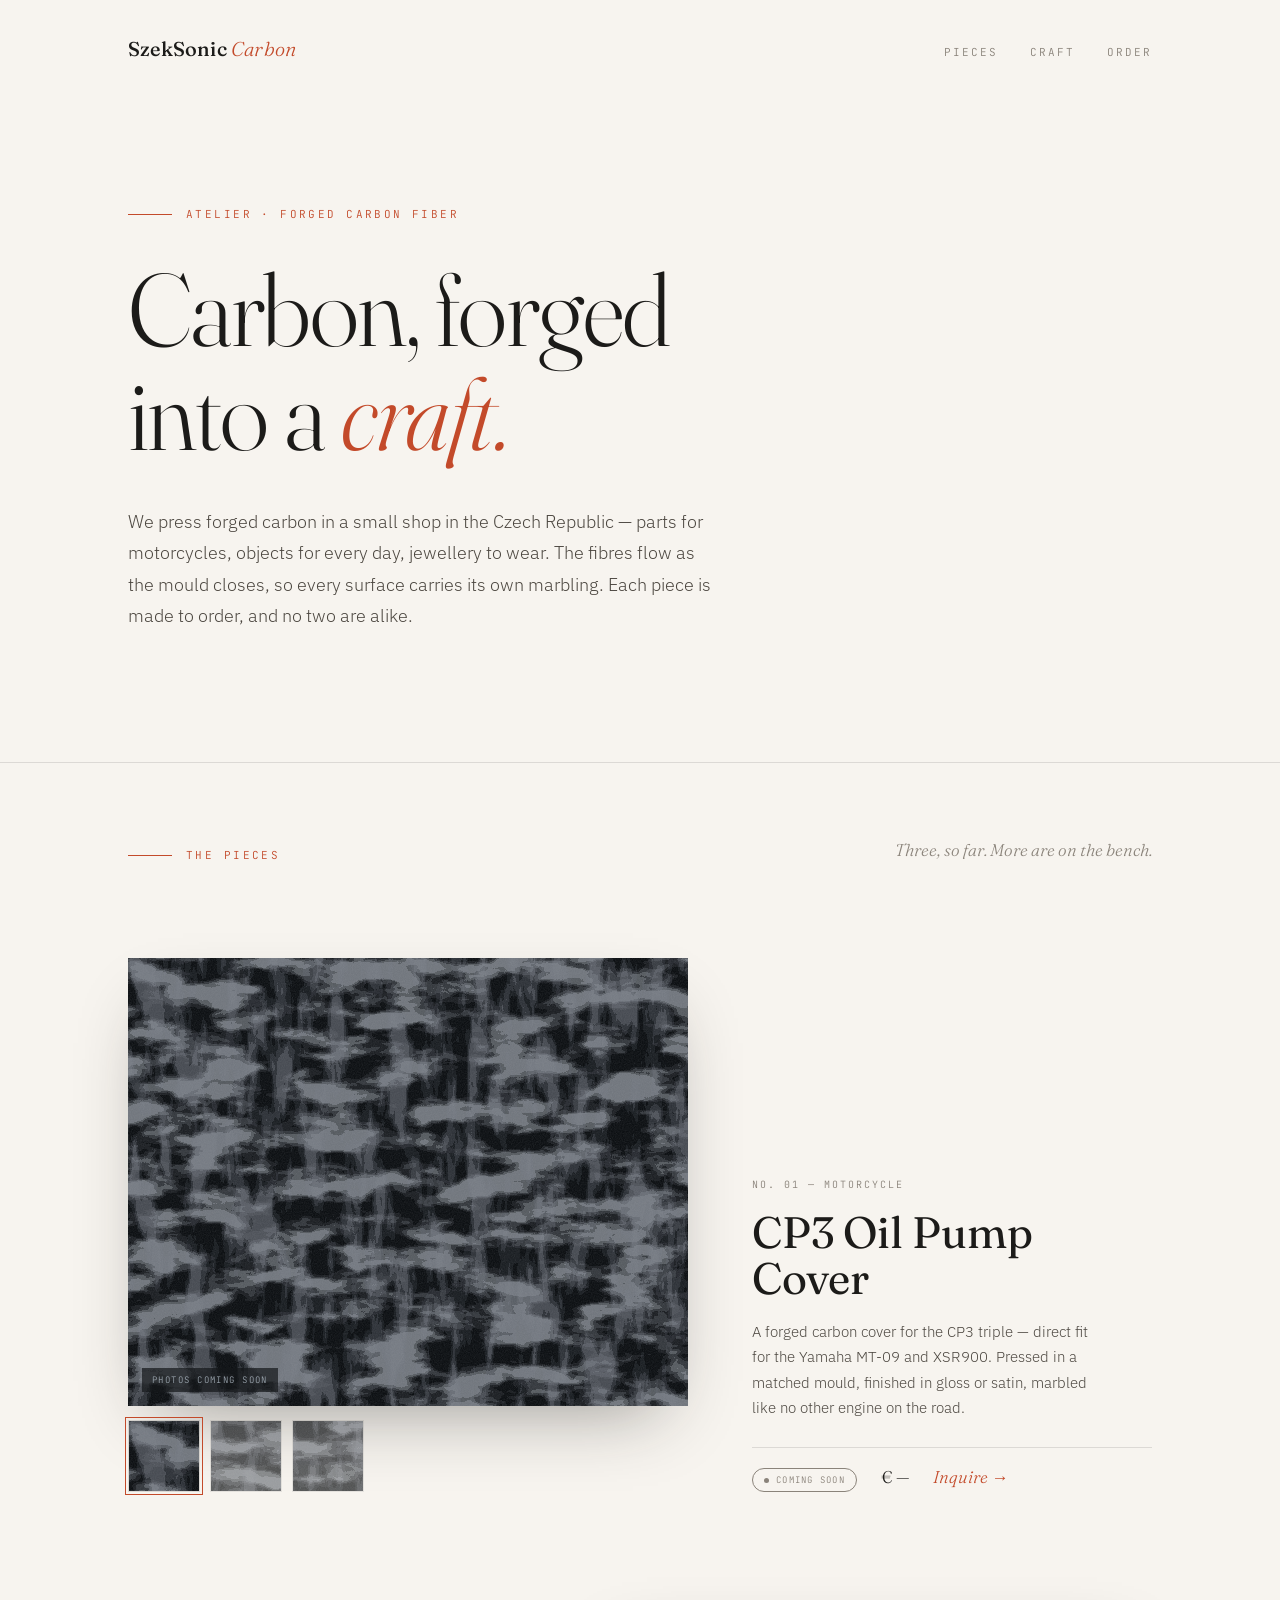
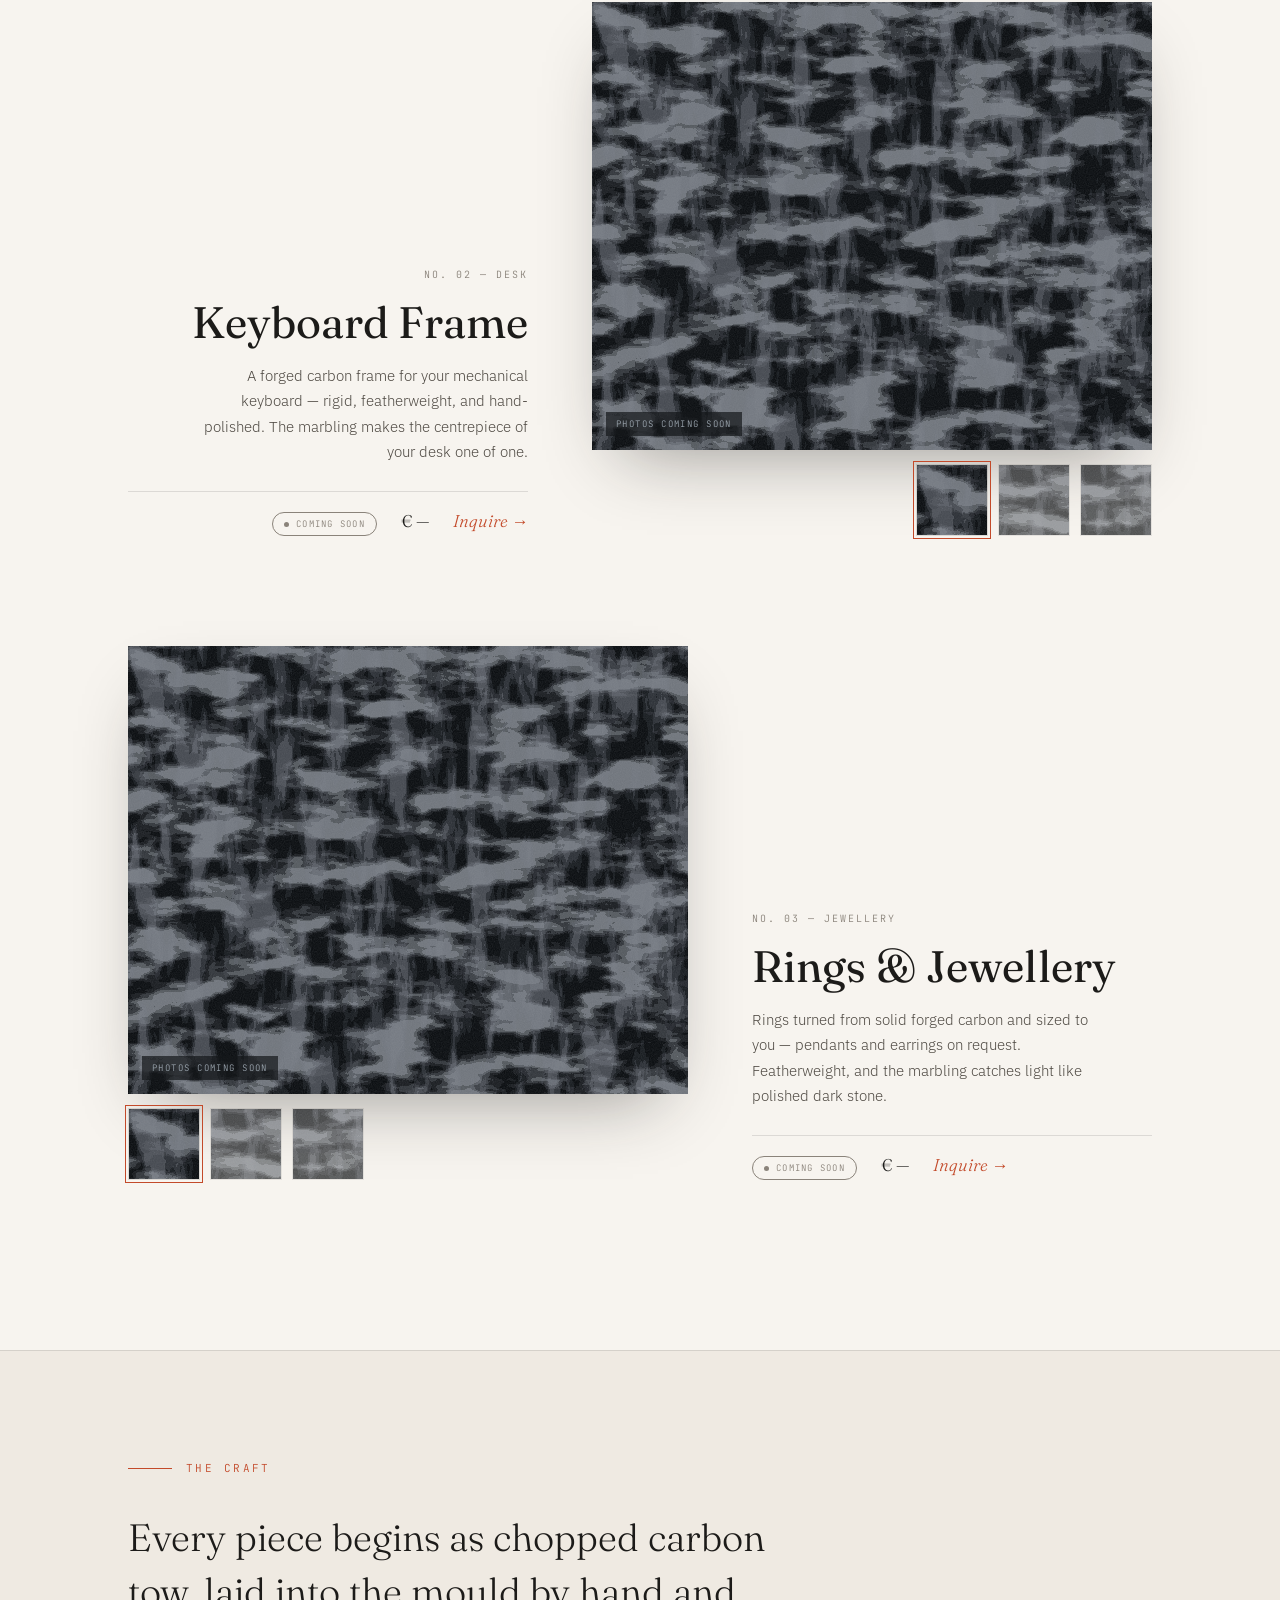
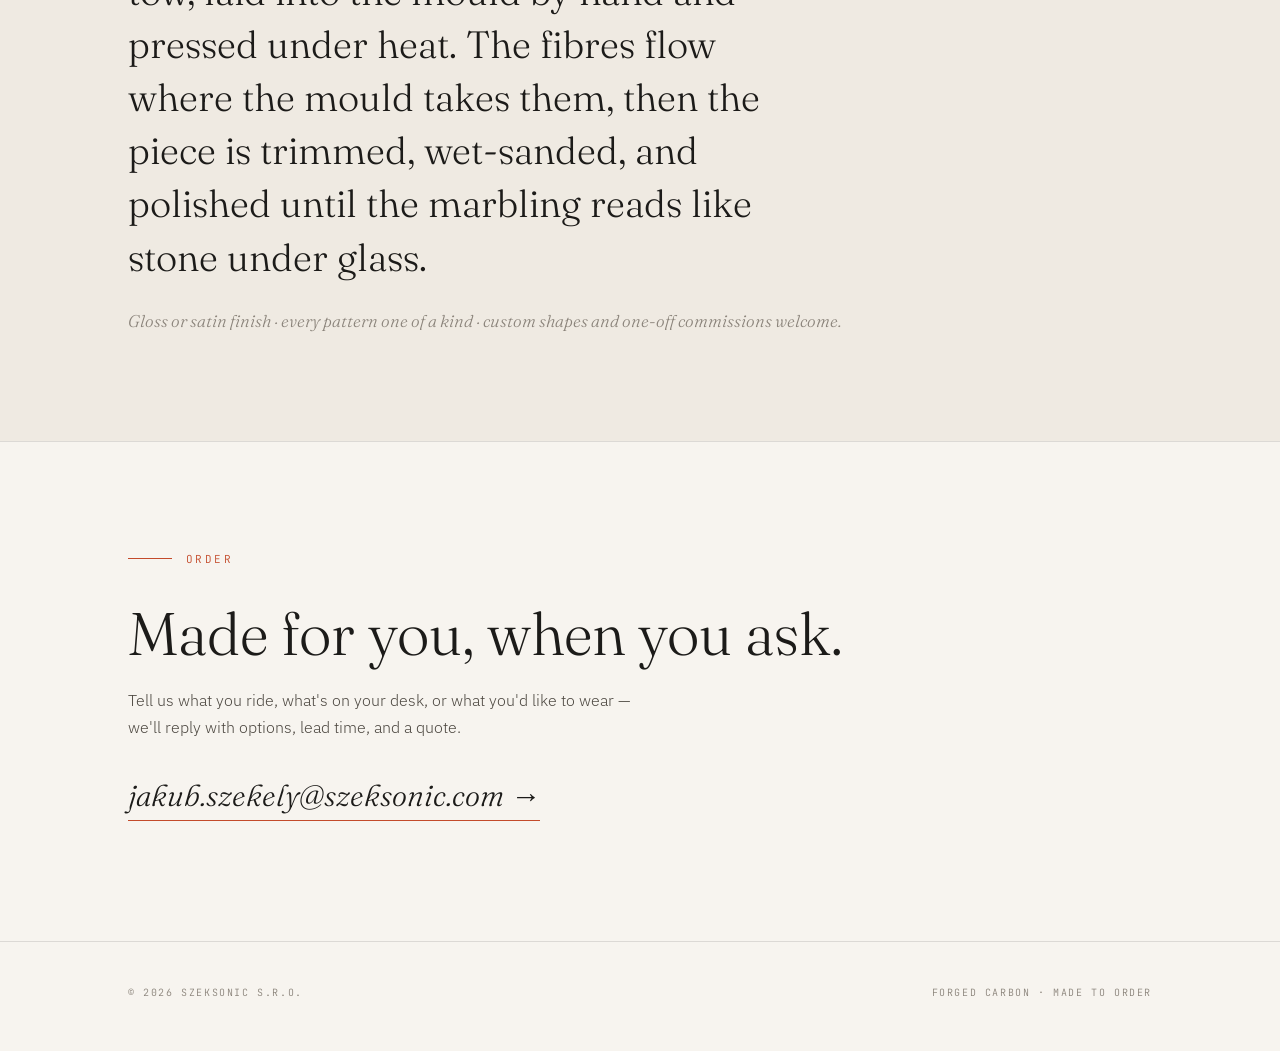
==== commit 91ef52db: "Add photo galleries, price and store-status placeholders; trim identity - Each piece now has a main " ====
--- a/index.html
+++ b/index.html
@@ -32,6 +32,17 @@
   </div>
 </header>
 
+<!--
+  EDITING A PIECE
+  · Pictures: put an <img src="img/....jpg" alt="..."> inside .plate (main photo)
+    and inside each .thumb, replacing the <div class="forged"></div> placeholder.
+    Clicking a thumbnail swaps it into the main plate automatically.
+  · Price: put the real price in <span class="price"> (e.g. 129 €).
+  · Status: set the class on <span class="status"> to one of
+    "status soon" (Coming soon) / "status available" (Available to order) /
+    "status sold" (Sold out) and match the text.
+-->
+
 <main id="pieces">
   <div class="wrap">
     <div class="section-head reveal">
@@ -40,32 +51,65 @@
     </div>
 
     <article class="piece">
-      <div class="plate"><div class="forged"></div><span class="tag">Render coming soon</span></div>
+      <div class="gallery">
+        <div class="plate"><div class="forged"></div><span class="tag">Photos coming soon</span></div>
+        <div class="thumbs">
+          <button class="thumb active" aria-label="Photo 1"><div class="forged"></div></button>
+          <button class="thumb" aria-label="Photo 2"><div class="forged"></div></button>
+          <button class="thumb" aria-label="Photo 3"><div class="forged"></div></button>
+        </div>
+      </div>
       <div class="caption">
         <div class="no">No. 01 — Motorcycle</div>
         <h2>CP3 Oil Pump Cover</h2>
         <p>A forged carbon cover for the CP3 triple — direct fit for the Yamaha MT&#8209;09 and XSR900. Pressed in a matched mould, finished in gloss or satin, marbled like no other engine on the road.</p>
-        <div class="meta"><span>Price on request</span><a href="mailto:jakub.szekely@szeksonic.com?subject=Order%20inquiry%20—%20CP3%20Oil%20Pump%20Cover">Inquire →</a></div>
+        <div class="meta">
+          <span class="status soon">Coming soon</span>
+          <span class="price">€ —</span>
+          <a href="mailto:jakub.szekely@szeksonic.com?subject=Order%20inquiry%20—%20CP3%20Oil%20Pump%20Cover">Inquire →</a>
+        </div>
       </div>
     </article>
 
     <article class="piece alt">
-      <div class="plate"><div class="forged"></div><span class="tag">Render coming soon</span></div>
+      <div class="gallery">
+        <div class="plate"><div class="forged"></div><span class="tag">Photos coming soon</span></div>
+        <div class="thumbs">
+          <button class="thumb active" aria-label="Photo 1"><div class="forged"></div></button>
+          <button class="thumb" aria-label="Photo 2"><div class="forged"></div></button>
+          <button class="thumb" aria-label="Photo 3"><div class="forged"></div></button>
+        </div>
+      </div>
       <div class="caption">
         <div class="no">No. 02 — Desk</div>
         <h2>Keyboard Frame</h2>
         <p>A forged carbon frame for your mechanical keyboard — rigid, featherweight, and hand-polished. The marbling makes the centrepiece of your desk one of one.</p>
-        <div class="meta"><span>Price on request</span><a href="mailto:jakub.szekely@szeksonic.com?subject=Order%20inquiry%20—%20Keyboard%20Frame">Inquire →</a></div>
+        <div class="meta">
+          <span class="status soon">Coming soon</span>
+          <span class="price">€ —</span>
+          <a href="mailto:jakub.szekely@szeksonic.com?subject=Order%20inquiry%20—%20Keyboard%20Frame">Inquire →</a>
+        </div>
       </div>
     </article>
 
     <article class="piece">
-      <div class="plate"><div class="forged"></div><span class="tag">Render coming soon</span></div>
+      <div class="gallery">
+        <div class="plate"><div class="forged"></div><span class="tag">Photos coming soon</span></div>
+        <div class="thumbs">
+          <button class="thumb active" aria-label="Photo 1"><div class="forged"></div></button>
+          <button class="thumb" aria-label="Photo 2"><div class="forged"></div></button>
+          <button class="thumb" aria-label="Photo 3"><div class="forged"></div></button>
+        </div>
+      </div>
       <div class="caption">
         <div class="no">No. 03 — Jewellery</div>
         <h2>Rings &amp; Jewellery</h2>
         <p>Rings turned from solid forged carbon and sized to you — pendants and earrings on request. Featherweight, and the marbling catches light like polished dark stone.</p>
-        <div class="meta"><span>Price on request</span><a href="mailto:jakub.szekely@szeksonic.com?subject=Order%20inquiry%20—%20Rings%20%26%20Jewellery">Inquire →</a></div>
+        <div class="meta">
+          <span class="status soon">Coming soon</span>
+          <span class="price">€ —</span>
+          <a href="mailto:jakub.szekely@szeksonic.com?subject=Order%20inquiry%20—%20Rings%20%26%20Jewellery">Inquire →</a>
+        </div>
       </div>
     </article>
   </div>
@@ -93,9 +137,23 @@
 <footer>
   <div class="wrap row">
     <div>© <span id="y"></span> SzekSonic s.r.o.</div>
-    <div>Handmade in Hluk · Czech Republic</div>
+    <div>Forged carbon · Made to order</div>
   </div>
 </footer>
-<script>document.getElementById('y').textContent=new Date().getFullYear();</script>
+<script>
+document.getElementById('y').textContent=new Date().getFullYear();
+document.querySelectorAll('.gallery').forEach(function(g){
+  var plate=g.querySelector('.plate');
+  g.querySelectorAll('.thumb').forEach(function(t){
+    t.addEventListener('click',function(){
+      var from=t.querySelector('img,.forged');
+      var to=plate.querySelector('img,.forged');
+      if(from&&to){plate.replaceChild(from.cloneNode(true),to);}
+      g.querySelectorAll('.thumb').forEach(function(x){x.classList.remove('active');});
+      t.classList.add('active');
+    });
+  });
+});
+</script>
 </body>
 </html>
--- a/style.css
+++ b/style.css
@@ -37,26 +37,43 @@
 .note{font-family:'Fraunces',serif;font-style:italic;font-weight:300;font-size:17px;color:var(--muted)}
 .piece{display:grid;grid-template-columns:7fr 5fr;gap:64px;align-items:end;padding:0 0 110px}
 .piece.alt{grid-template-columns:5fr 7fr}
-.piece.alt .plate{order:2}
+.piece.alt .gallery{order:2}
 .piece.alt .caption{order:1;text-align:right}
 .piece.alt .meta{justify-content:flex-end}
 .plate{position:relative;aspect-ratio:5/4;box-shadow:0 30px 70px -30px rgba(28,27,25,.45);overflow:hidden}
 .plate img{position:absolute;inset:0;width:100%;height:100%;object-fit:cover}
 .plate .tag{position:absolute;left:14px;bottom:14px;font-family:'JetBrains Mono',monospace;font-size:9px;color:#9aa4ad;text-transform:uppercase;letter-spacing:.16em;background:rgba(20,23,27,.7);padding:6px 10px}
+
+/* gallery thumbnails — click to swap into the main plate */
+.thumbs{display:flex;gap:10px;margin-top:14px}
+.piece.alt .thumbs{justify-content:flex-end}
+.thumb{position:relative;width:72px;aspect-ratio:1;border:1px solid var(--line);background:none;padding:0;cursor:pointer;overflow:hidden;opacity:.7;transition:opacity .2s}
+.thumb img{position:absolute;inset:0;width:100%;height:100%;object-fit:cover}
+.thumb:hover{opacity:1}
+.thumb.active{opacity:1;outline:1px solid var(--accent);outline-offset:2px}
+.thumb:nth-child(2) .forged{background-position:210px 140px}
+.thumb:nth-child(3) .forged{background-position:420px 300px}
 .caption .no{font-family:'JetBrains Mono',monospace;font-size:10px;color:var(--muted);text-transform:uppercase;letter-spacing:.2em;margin-bottom:18px}
 .caption h2{font-family:'Fraunces',serif;font-weight:400;font-size:clamp(30px,3.6vw,44px);line-height:1.05;margin-bottom:18px}
 .caption p{font-size:15px;line-height:1.7;color:#4c4740;max-width:38ch}
 .piece.alt .caption p{margin-left:auto}
-.meta{display:flex;gap:28px;align-items:baseline;margin-top:26px;padding-top:18px;border-top:1px solid var(--line)}
-.meta span{font-family:'JetBrains Mono',monospace;font-size:10px;color:var(--muted);text-transform:uppercase;letter-spacing:.15em}
+.meta{display:flex;gap:24px;align-items:baseline;margin-top:26px;padding-top:18px;border-top:1px solid var(--line);flex-wrap:wrap}
+.meta .price{font-family:'Fraunces',serif;font-size:17px;color:var(--ink)}
 .meta a{font-family:'Fraunces',serif;font-style:italic;font-size:17px;color:var(--accent);transition:letter-spacing .2s}
 .meta a:hover{letter-spacing:.04em}
+
+/* store status chip — classes: soon / available / sold */
+.status{display:inline-flex;align-items:center;gap:7px;font-family:'JetBrains Mono',monospace;font-size:9px;text-transform:uppercase;letter-spacing:.14em;padding:5px 11px;border:1px solid currentColor;border-radius:999px}
+.status::before{content:"";width:5px;height:5px;border-radius:50%;background:currentColor}
+.status.soon{color:var(--muted)}
+.status.available{color:#3e7d4f}
+.status.sold{color:var(--accent)}
 @media(max-width:820px){
   .piece,.piece.alt{grid-template-columns:1fr;gap:28px;padding-bottom:80px;align-items:start}
-  .piece.alt .plate{order:1}
+  .piece.alt .gallery{order:1}
   .piece.alt .caption{order:2;text-align:left}
   .piece.alt .caption p{margin-left:0}
-  .piece.alt .meta{justify-content:flex-start}
+  .piece.alt .meta,.piece.alt .thumbs{justify-content:flex-start}
 }
 
 /* craft */
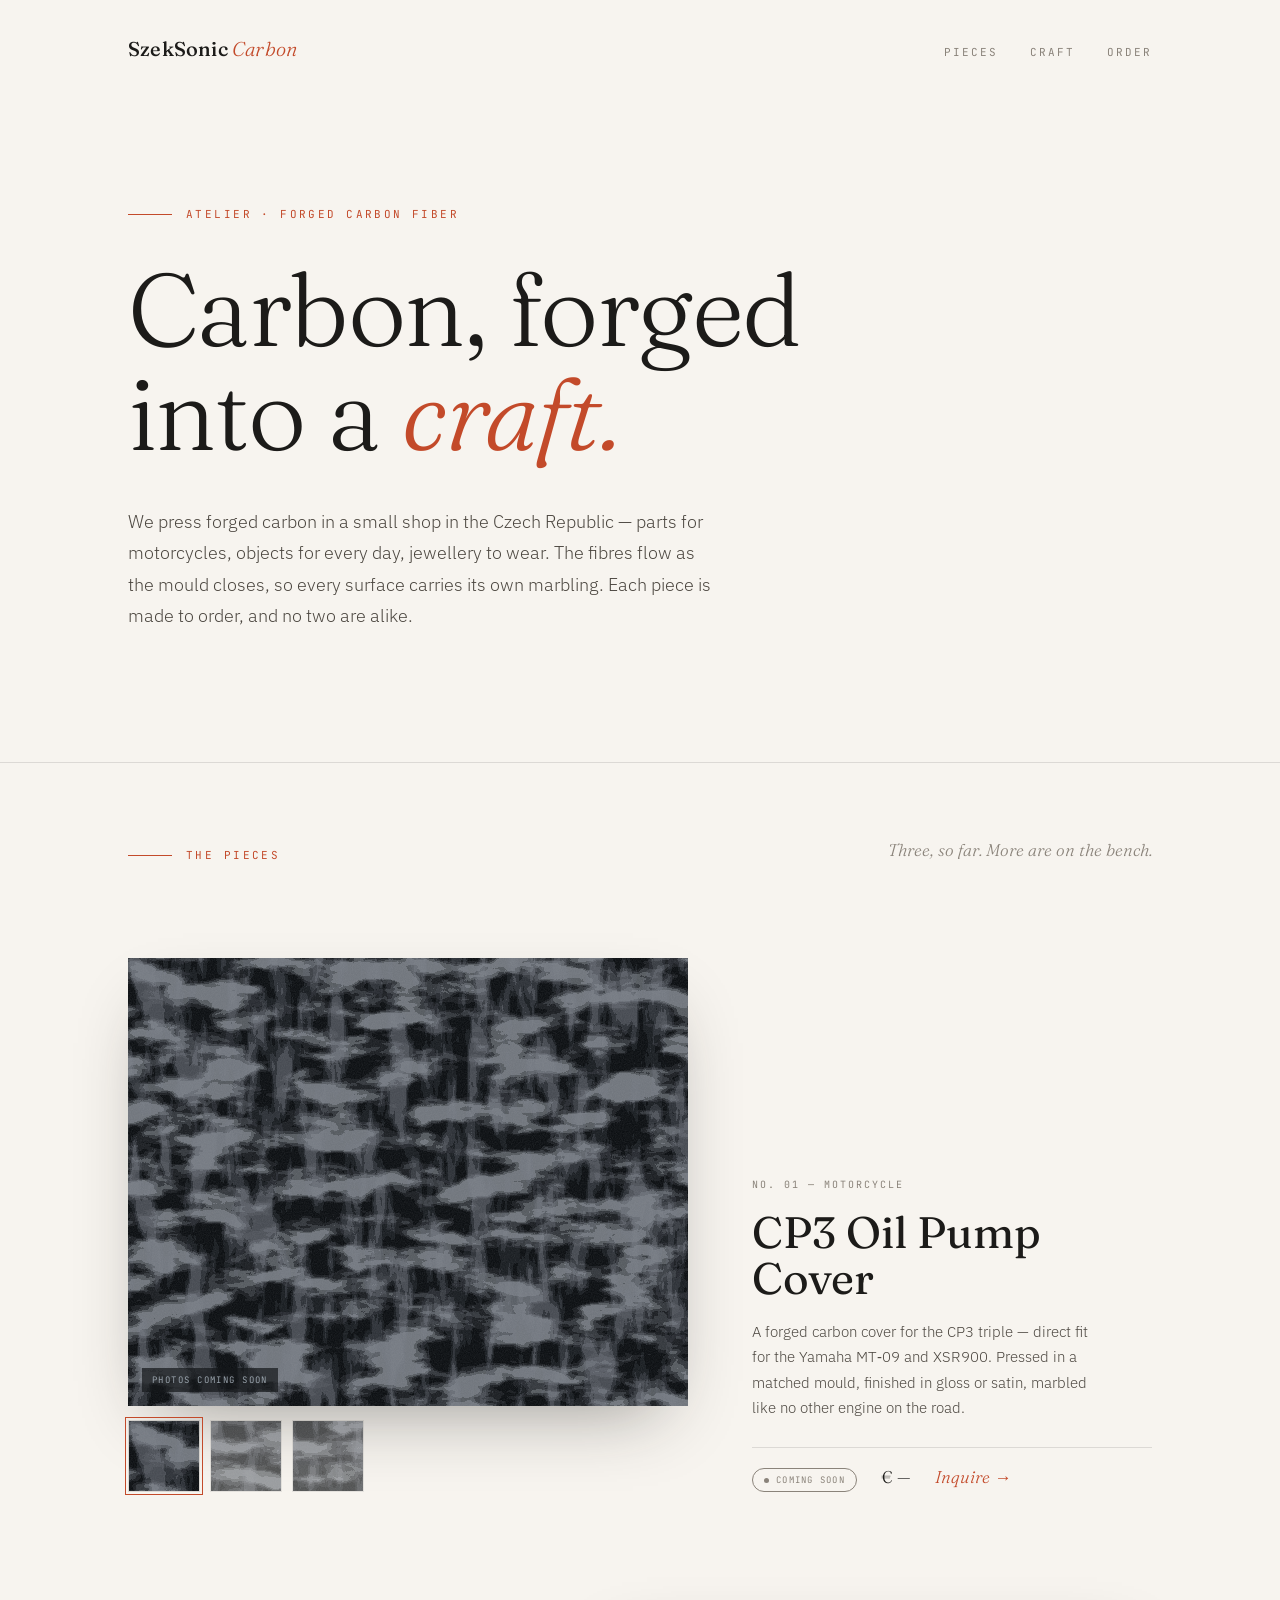
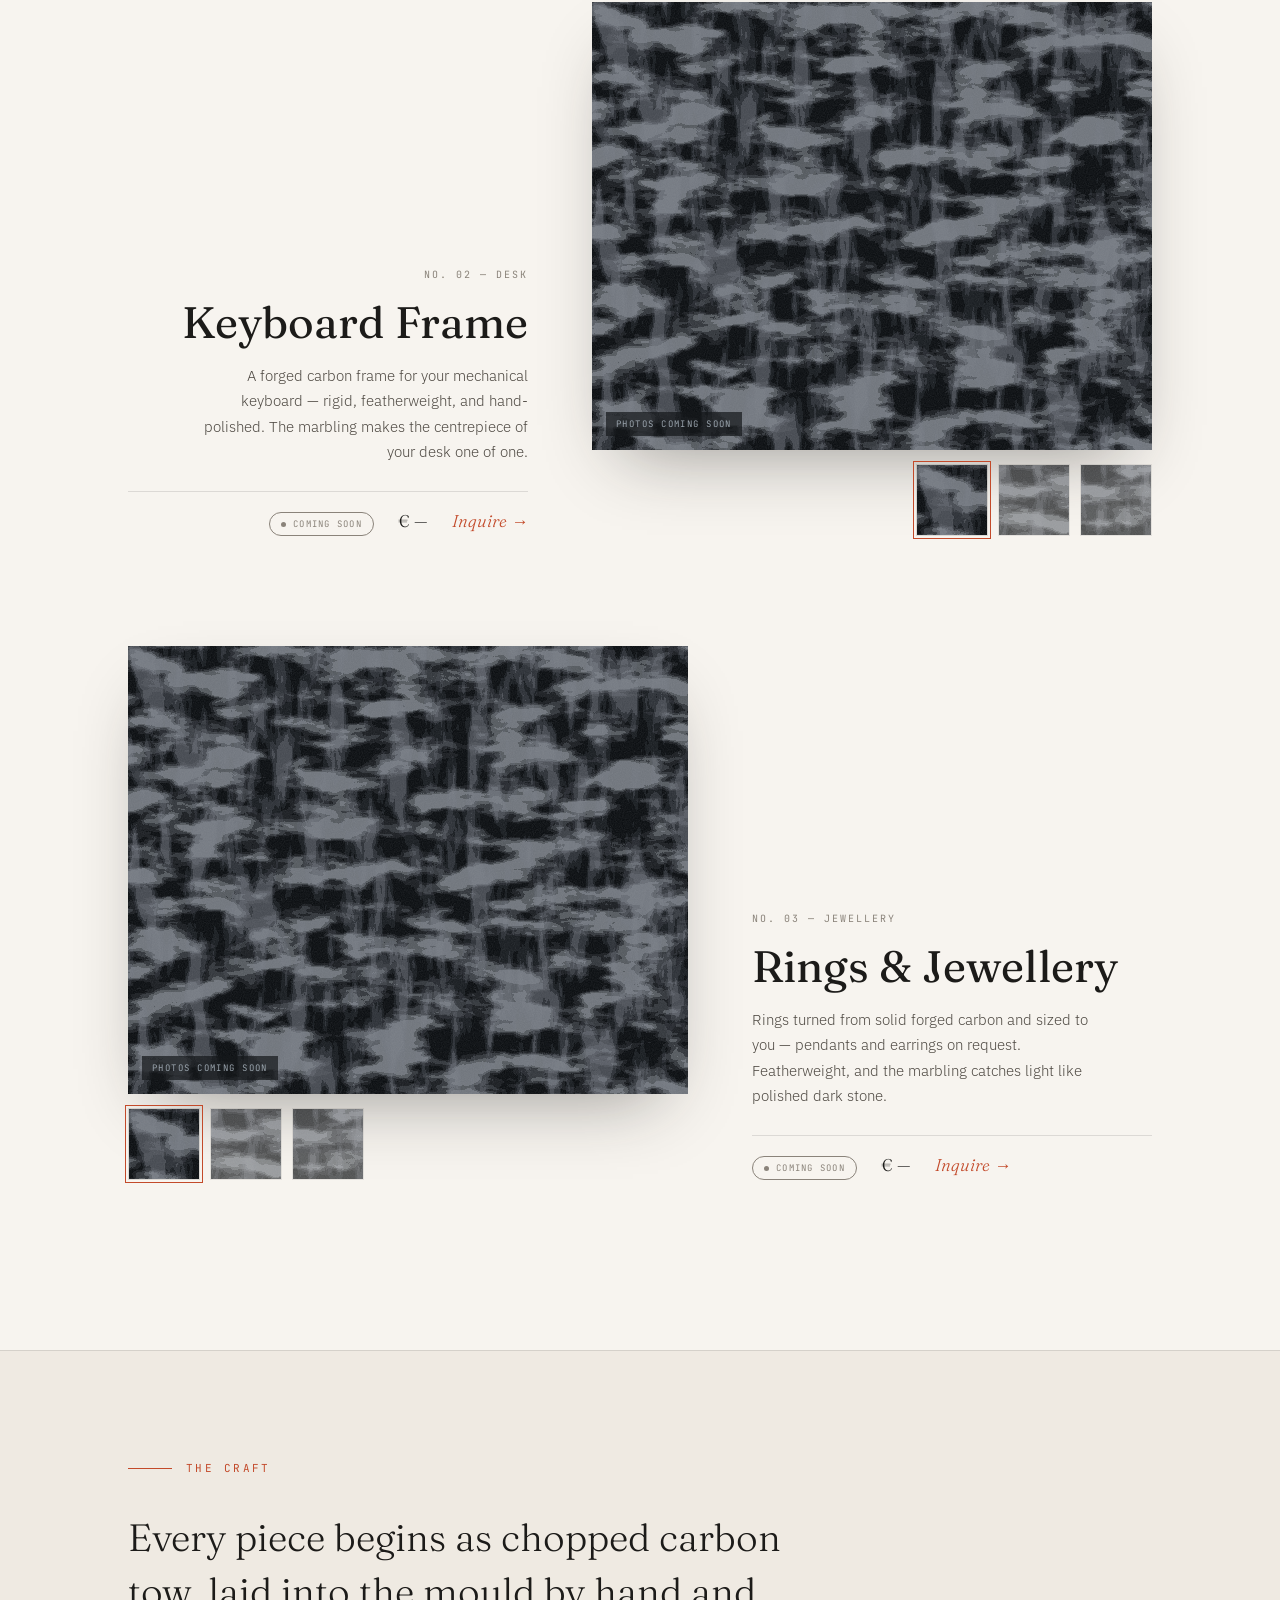
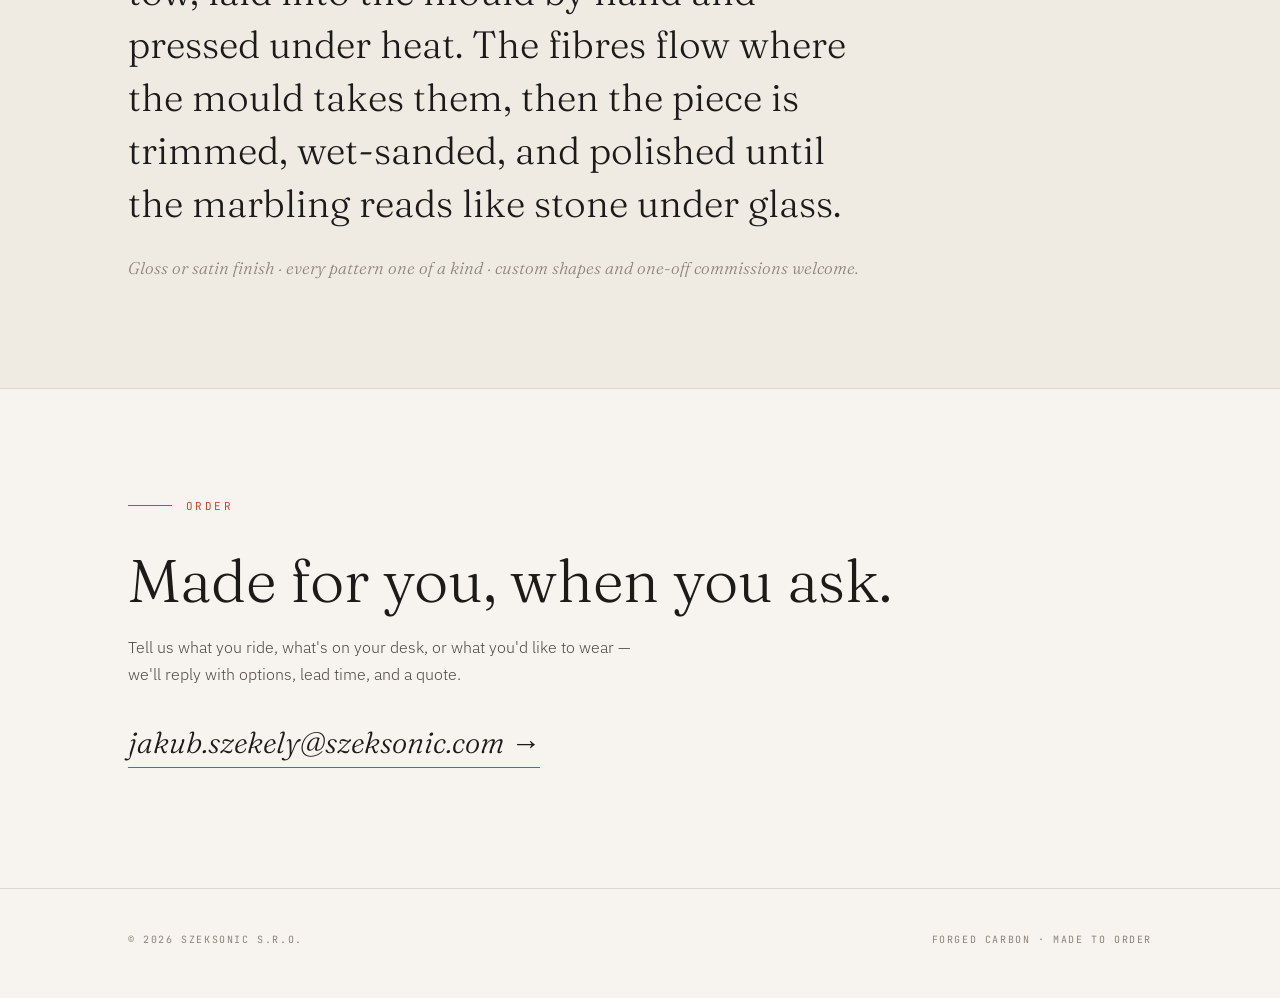
==== commit 0ec29cb8: "Self-host brand fonts instead of loading them from Google Fonts Fraunces, IBM Plex Sans and JetBrain" ====
--- a/index.html
+++ b/index.html
@@ -5,9 +5,6 @@
 <meta name="viewport" content="width=device-width,initial-scale=1">
 <title>SzekSonic Carbon — Artisan Carbon Fiber</title>
 <meta name="description" content="An atelier for forged carbon fiber — motorcycle parts, accessories, and jewellery. Each piece pressed in the mould with its own marbling, made to order in the Czech Republic.">
-<link rel="preconnect" href="https://fonts.googleapis.com">
-<link rel="preconnect" href="https://fonts.gstatic.com" crossorigin>
-<link href="https://fonts.googleapis.com/css2?family=Fraunces:ital,opsz,wght@0,9..144,300;0,9..144,400;0,9..144,500;1,9..144,300;1,9..144,400&family=IBM+Plex+Sans:wght@300;400;500&family=JetBrains+Mono:wght@400&display=swap" rel="stylesheet">
 <link rel="icon" href="favicon.svg" type="image/svg+xml">
 <link rel="stylesheet" href="style.css">
 </head>
--- a/style.css
+++ b/style.css
@@ -1,3 +1,14 @@
+/* self-hosted brand fonts (no Google Fonts request) */
+@font-face{font-family:'Fraunces';font-style:normal;font-weight:300;font-display:swap;src:url('fonts/fraunces-latin-300-normal.woff2') format('woff2')}
+@font-face{font-family:'Fraunces';font-style:normal;font-weight:400;font-display:swap;src:url('fonts/fraunces-latin-400-normal.woff2') format('woff2')}
+@font-face{font-family:'Fraunces';font-style:normal;font-weight:500;font-display:swap;src:url('fonts/fraunces-latin-500-normal.woff2') format('woff2')}
+@font-face{font-family:'Fraunces';font-style:italic;font-weight:300;font-display:swap;src:url('fonts/fraunces-latin-300-italic.woff2') format('woff2')}
+@font-face{font-family:'Fraunces';font-style:italic;font-weight:400;font-display:swap;src:url('fonts/fraunces-latin-400-italic.woff2') format('woff2')}
+@font-face{font-family:'IBM Plex Sans';font-style:normal;font-weight:300;font-display:swap;src:url('fonts/ibm-plex-sans-latin-300-normal.woff2') format('woff2')}
+@font-face{font-family:'IBM Plex Sans';font-style:normal;font-weight:400;font-display:swap;src:url('fonts/ibm-plex-sans-latin-400-normal.woff2') format('woff2')}
+@font-face{font-family:'IBM Plex Sans';font-style:normal;font-weight:500;font-display:swap;src:url('fonts/ibm-plex-sans-latin-500-normal.woff2') format('woff2')}
+@font-face{font-family:'JetBrains Mono';font-style:normal;font-weight:400;font-display:swap;src:url('fonts/jetbrains-mono-latin-400-normal.woff2') format('woff2')}
+
 :root{
   --paper:#f7f4ef; --paper-2:#efeae2; --ink:#1c1b19; --muted:#8a837a;
   --accent:#c34a2a; --line:rgba(28,27,25,.12);
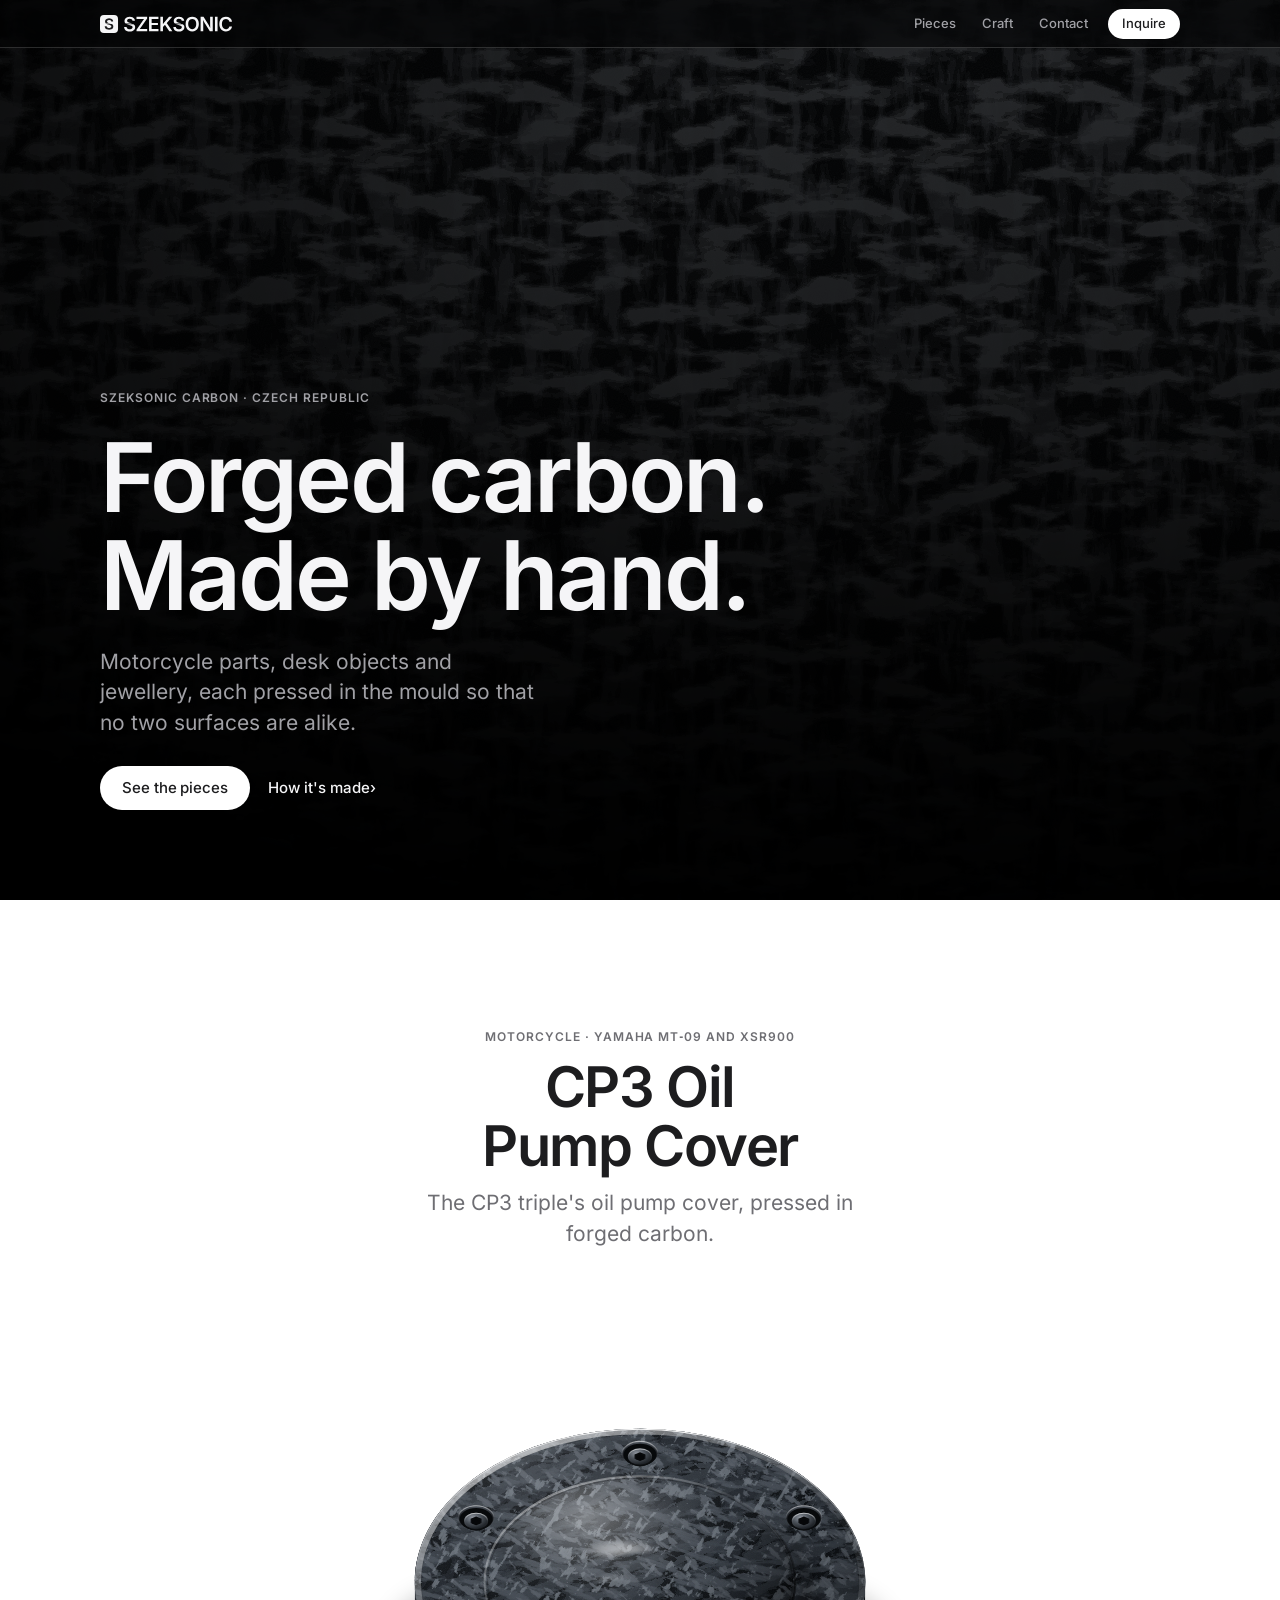
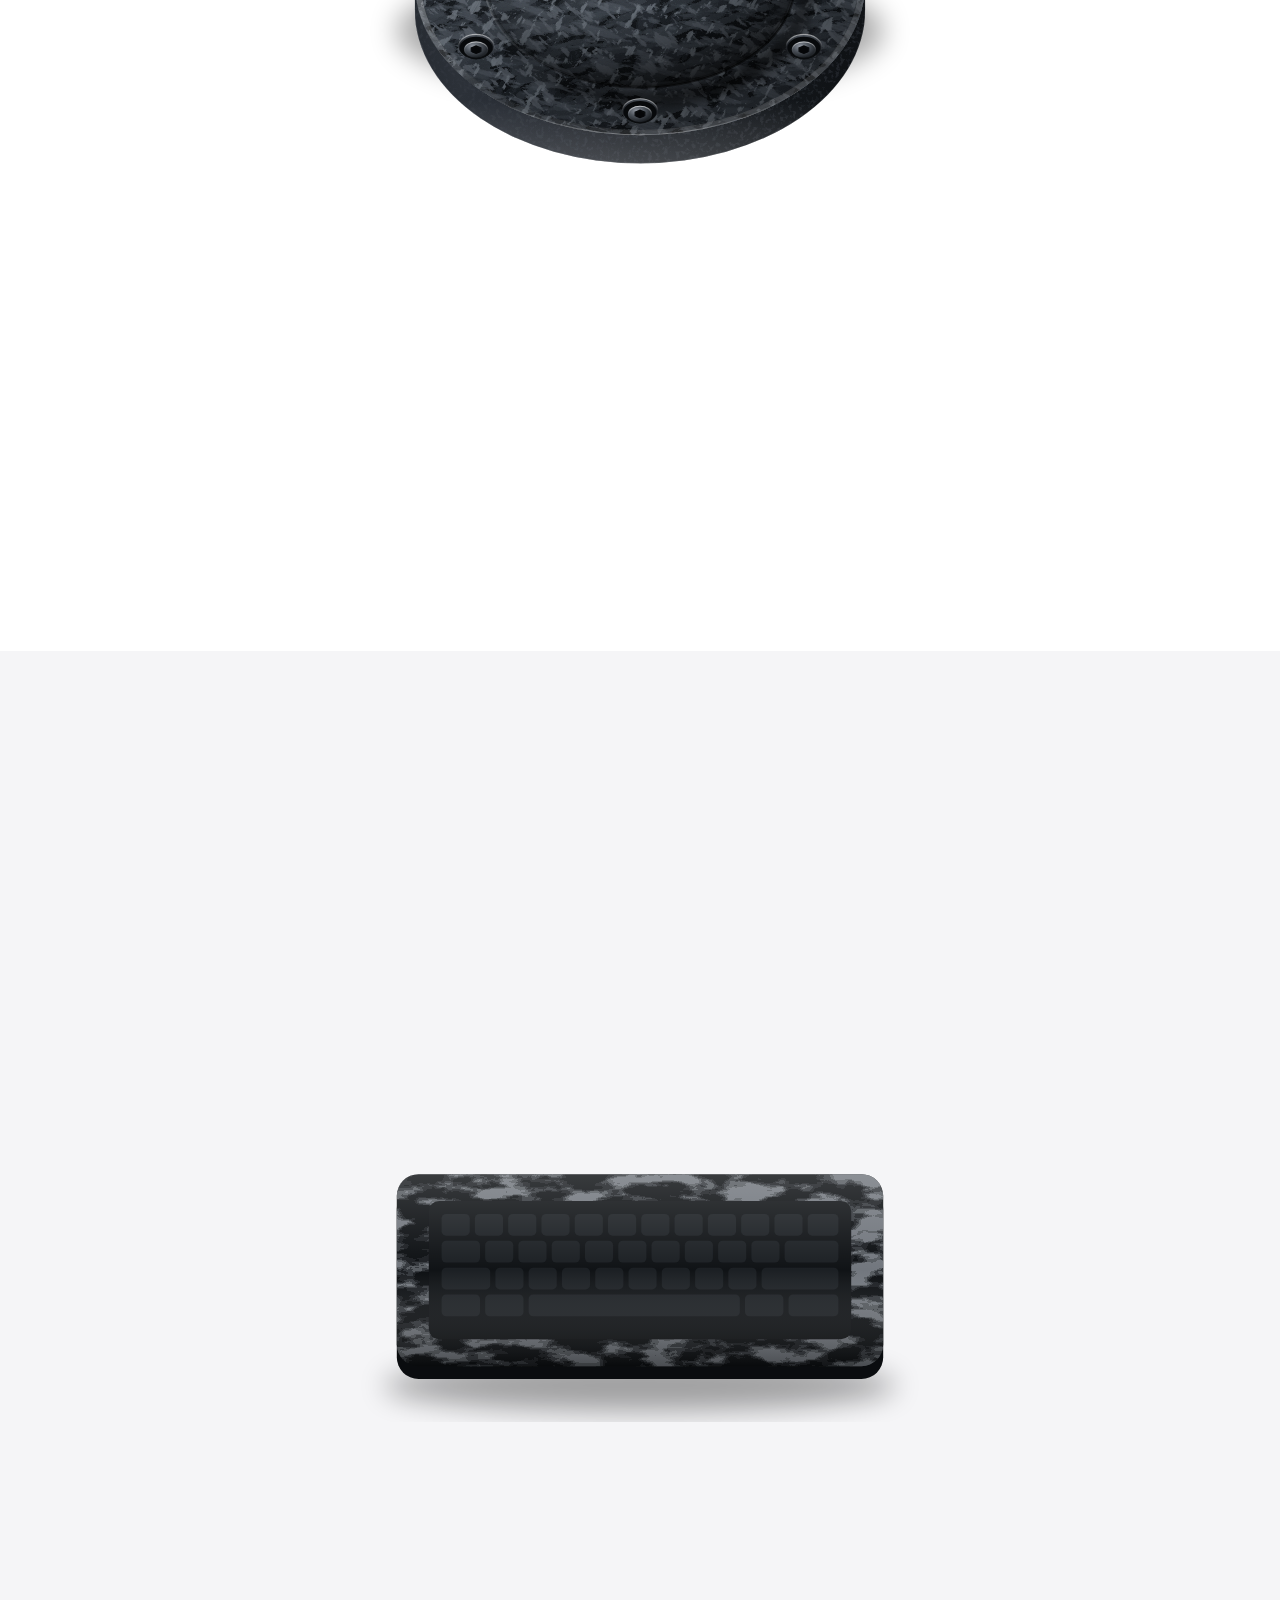
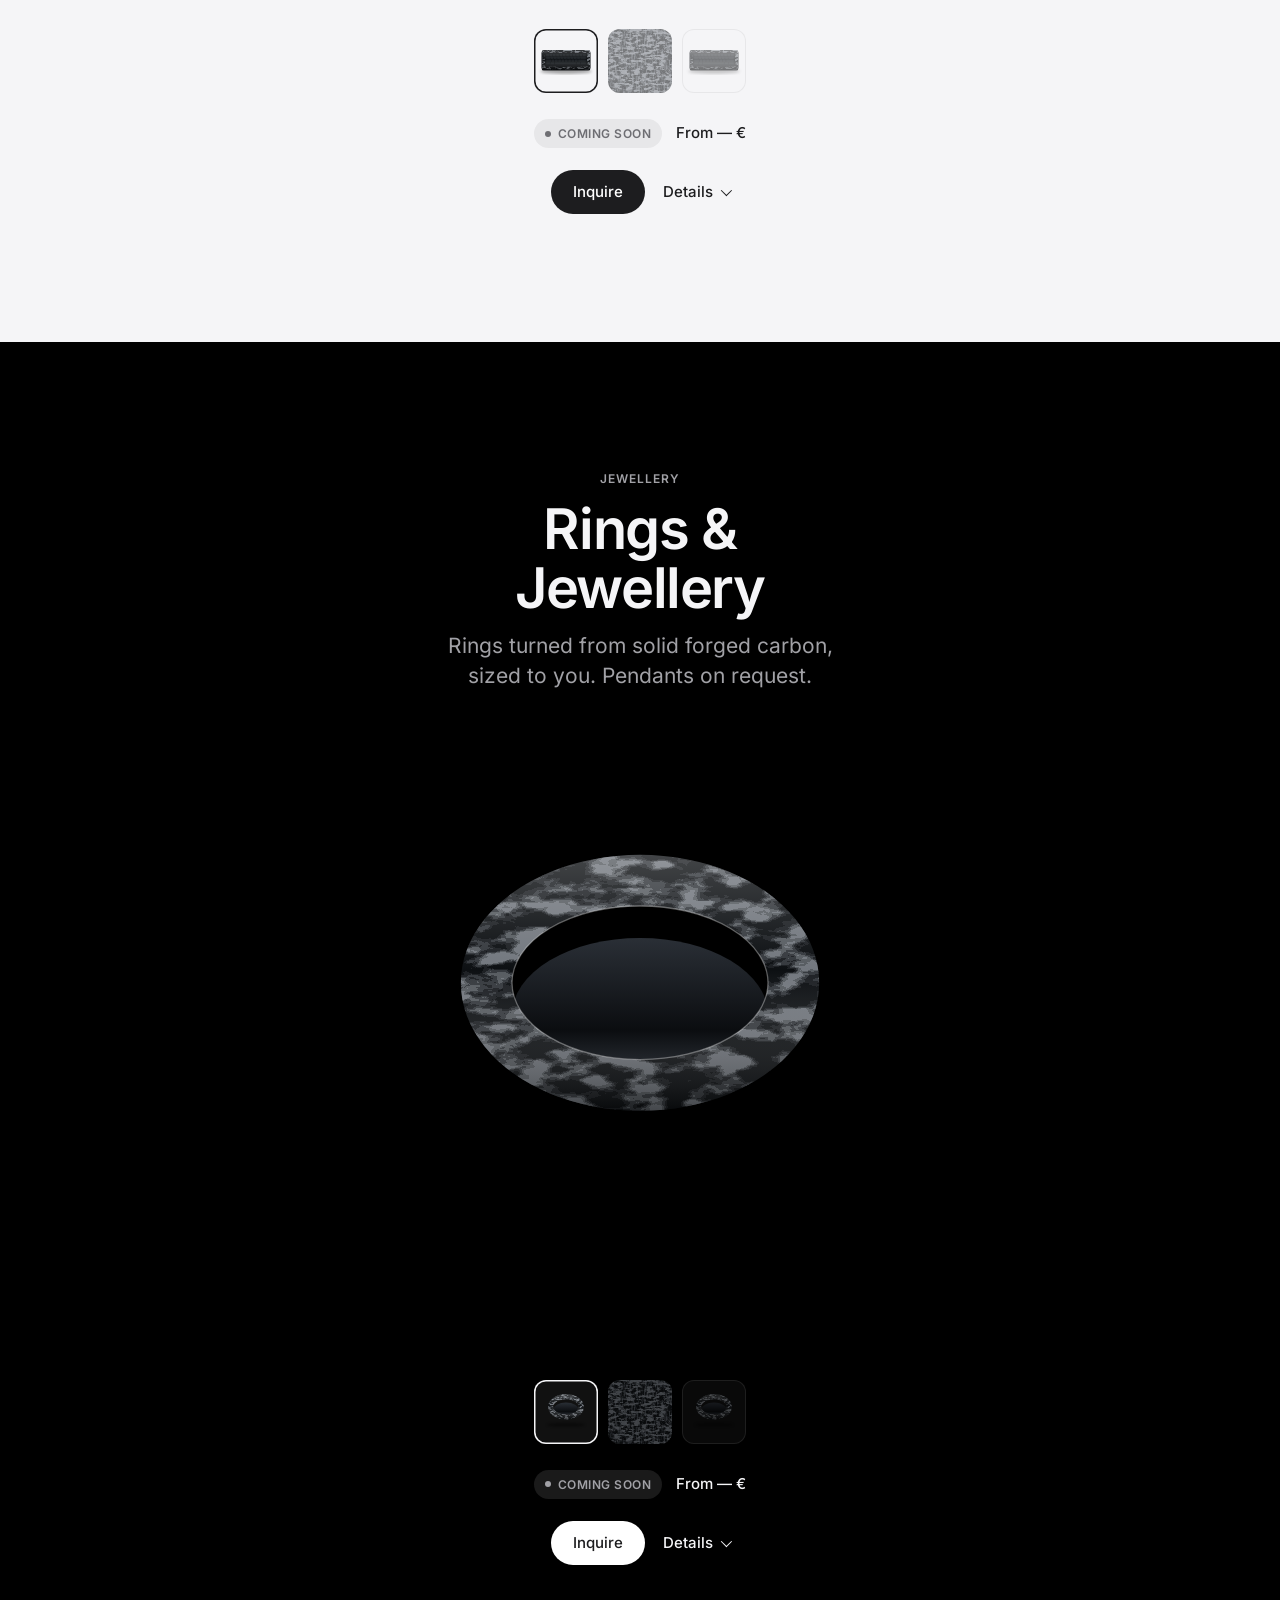
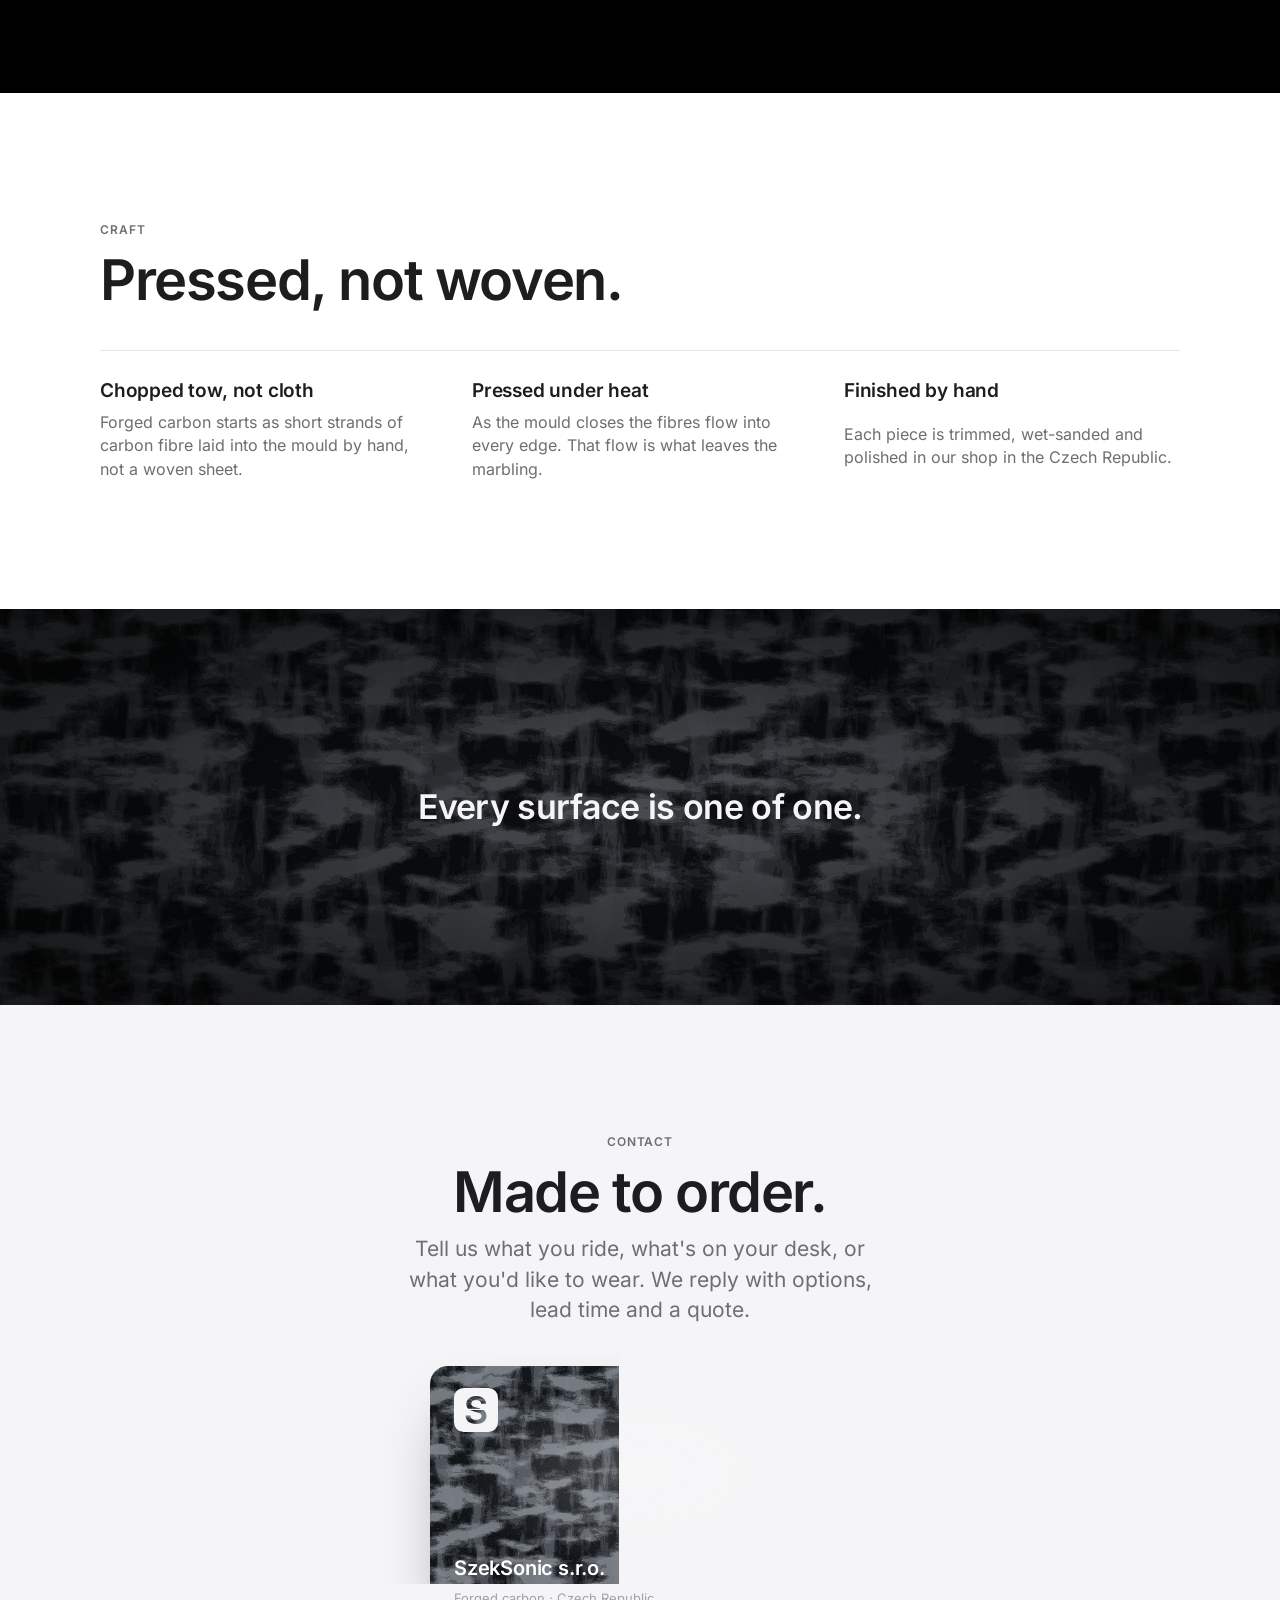
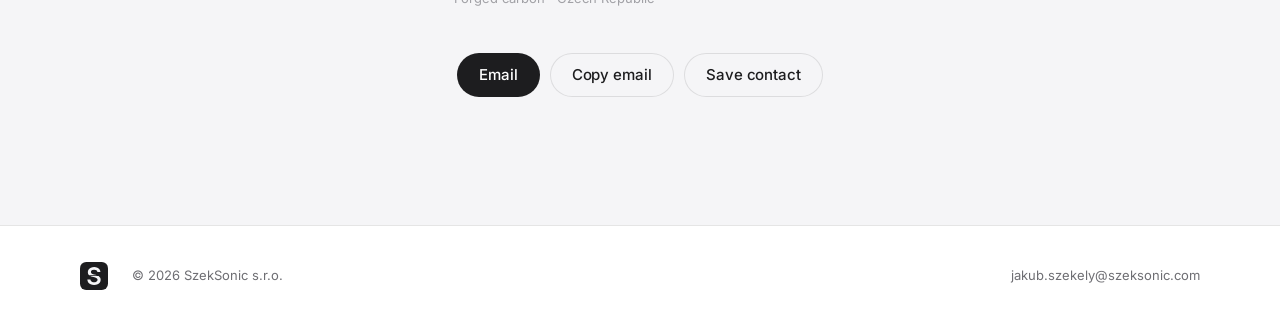
==== commit 3a486c0e: "Premium monochrome redesign: mobile-first product pages, logo set, interactive contact card - Apple-" ====
--- a/index.html
+++ b/index.html
@@ -1,156 +1,275 @@
 <!doctype html>
-<html lang="en">
+<html lang="en" class="no-js">
 <head>
 <meta charset="utf-8">
-<meta name="viewport" content="width=device-width,initial-scale=1">
-<title>SzekSonic Carbon — Artisan Carbon Fiber</title>
-<meta name="description" content="An atelier for forged carbon fiber — motorcycle parts, accessories, and jewellery. Each piece pressed in the mould with its own marbling, made to order in the Czech Republic.">
+<meta name="viewport" content="width=device-width,initial-scale=1,viewport-fit=cover">
+<title>SzekSonic Carbon</title>
+<meta name="description" content="Forged carbon fiber, made by hand in the Czech Republic. Motorcycle parts, desk objects and jewellery — each pressed in the mould, no two alike.">
+<meta name="theme-color" content="#000000">
 <link rel="icon" href="favicon.svg" type="image/svg+xml">
 <link rel="stylesheet" href="style.css">
+<script>document.documentElement.classList.replace('no-js','js')</script>
 </head>
 <body>
 
-<div class="wrap">
-  <nav>
-    <a href="#top" class="brand">SzekSonic <em>Carbon</em></a>
-    <div class="menu">
+<header class="nav" id="nav">
+  <div class="nav-in">
+    <a href="#top" class="nav-logo" aria-label="SzekSonic Carbon — top of page">
+      <img class="logo-dark" src="img/logo-nav.svg" alt="SzekSonic" width="146" height="20">
+      <img class="logo-light" src="img/logo-nav-white.svg" alt="" width="146" height="20" aria-hidden="true">
+    </a>
+    <nav class="nav-links" aria-label="Sections">
       <a href="#pieces">Pieces</a>
       <a href="#craft">Craft</a>
-      <a href="#order">Order</a>
-    </div>
-  </nav>
-</div>
-
-<header class="hero" id="top">
-  <div class="wrap">
-    <div class="kicker reveal">Atelier · forged carbon fiber</div>
-    <h1 class="reveal d1">Carbon, forged<br>into a <em>craft.</em></h1>
-    <p class="lede reveal d2">We press forged carbon in a small shop in the Czech Republic — parts for motorcycles, objects for every day, jewellery to wear. The fibres flow as the mould closes, so every surface carries its own marbling. Each piece is made to order, and no two are alike.</p>
+      <a href="#contact">Contact</a>
+    </nav>
+    <a class="btn btn-sm" href="#contact">Inquire</a>
   </div>
 </header>
+
+<main id="top">
+
+<section class="hero" id="hero">
+  <div class="hero-bg" aria-hidden="true"></div>
+  <div class="hero-in">
+    <p class="eyebrow">SzekSonic Carbon · Czech Republic</p>
+    <h1>Forged carbon.<br>Made by hand.</h1>
+    <p class="sub">Motorcycle parts, desk objects and jewellery, each pressed in the mould so that no two surfaces are alike.</p>
+    <div class="actions">
+      <a class="btn btn-light" href="#pieces">See the pieces</a>
+      <a class="link" href="#craft">How it's made<span aria-hidden="true"> ›</span></a>
+    </div>
+  </div>
+</section>
 
 <!--
   EDITING A PIECE
-  · Pictures: put an <img src="img/....jpg" alt="..."> inside .plate (main photo)
-    and inside each .thumb, replacing the <div class="forged"></div> placeholder.
-    Clicking a thumbnail swaps it into the main plate automatically.
-  · Price: put the real price in <span class="price"> (e.g. 129 €).
-  · Status: set the class on <span class="status"> to one of
-    "status soon" (Coming soon) / "status available" (Available to order) /
-    "status sold" (Sold out) and match the text.
+  · Images: swap the src of .stage-img and each .thumb img (SVG, PNG or JPG). Clicking a thumbnail
+    shows it on the stage. Keep images square-ish; the stage reserves a 1:1 box so nothing jumps.
+  · Price: edit <span class="price">.
+  · Status: on <span class="status"> use "status soon" (Coming soon), "status available"
+    (Available to order) or "status sold" (Sold out) and match the text.
 -->
 
-<main id="pieces">
-  <div class="wrap">
-    <div class="section-head reveal">
-      <div class="kicker">The pieces</div>
-      <p class="note">Three, so far. More are on the bench.</p>
-    </div>
-
-    <article class="piece">
-      <div class="gallery">
-        <div class="plate"><div class="forged"></div><span class="tag">Photos coming soon</span></div>
-        <div class="thumbs">
-          <button class="thumb active" aria-label="Photo 1"><div class="forged"></div></button>
-          <button class="thumb" aria-label="Photo 2"><div class="forged"></div></button>
-          <button class="thumb" aria-label="Photo 3"><div class="forged"></div></button>
-        </div>
-      </div>
-      <div class="caption">
-        <div class="no">No. 01 — Motorcycle</div>
-        <h2>CP3 Oil Pump Cover</h2>
-        <p>A forged carbon cover for the CP3 triple — direct fit for the Yamaha MT&#8209;09 and XSR900. Pressed in a matched mould, finished in gloss or satin, marbled like no other engine on the road.</p>
-        <div class="meta">
-          <span class="status soon">Coming soon</span>
-          <span class="price">€ —</span>
-          <a href="mailto:jakub.szekely@szeksonic.com?subject=Order%20inquiry%20—%20CP3%20Oil%20Pump%20Cover">Inquire →</a>
-        </div>
-      </div>
-    </article>
-
-    <article class="piece alt">
-      <div class="gallery">
-        <div class="plate"><div class="forged"></div><span class="tag">Photos coming soon</span></div>
-        <div class="thumbs">
-          <button class="thumb active" aria-label="Photo 1"><div class="forged"></div></button>
-          <button class="thumb" aria-label="Photo 2"><div class="forged"></div></button>
-          <button class="thumb" aria-label="Photo 3"><div class="forged"></div></button>
-        </div>
-      </div>
-      <div class="caption">
-        <div class="no">No. 02 — Desk</div>
-        <h2>Keyboard Frame</h2>
-        <p>A forged carbon frame for your mechanical keyboard — rigid, featherweight, and hand-polished. The marbling makes the centrepiece of your desk one of one.</p>
-        <div class="meta">
-          <span class="status soon">Coming soon</span>
-          <span class="price">€ —</span>
-          <a href="mailto:jakub.szekely@szeksonic.com?subject=Order%20inquiry%20—%20Keyboard%20Frame">Inquire →</a>
-        </div>
-      </div>
-    </article>
-
-    <article class="piece">
-      <div class="gallery">
-        <div class="plate"><div class="forged"></div><span class="tag">Photos coming soon</span></div>
-        <div class="thumbs">
-          <button class="thumb active" aria-label="Photo 1"><div class="forged"></div></button>
-          <button class="thumb" aria-label="Photo 2"><div class="forged"></div></button>
-          <button class="thumb" aria-label="Photo 3"><div class="forged"></div></button>
-        </div>
-      </div>
-      <div class="caption">
-        <div class="no">No. 03 — Jewellery</div>
-        <h2>Rings &amp; Jewellery</h2>
-        <p>Rings turned from solid forged carbon and sized to you — pendants and earrings on request. Featherweight, and the marbling catches light like polished dark stone.</p>
-        <div class="meta">
-          <span class="status soon">Coming soon</span>
-          <span class="price">€ —</span>
-          <a href="mailto:jakub.szekely@szeksonic.com?subject=Order%20inquiry%20—%20Rings%20%26%20Jewellery">Inquire →</a>
-        </div>
-      </div>
-    </article>
-  </div>
+<section class="product bg-white" id="pieces">
+  <div class="product-in">
+    <header class="product-head reveal">
+      <p class="eyebrow">Motorcycle · Yamaha MT‑09 and XSR900</p>
+      <h2>CP3 Oil Pump Cover</h2>
+      <p class="claim">The CP3 triple's oil pump cover, pressed in forged carbon.</p>
+    </header>
+    <figure class="stage reveal">
+      <img class="stage-img" src="img/model-cover.svg" alt="CP3 oil pump cover in forged carbon, six bolt heads around a domed centre" width="1000" height="1000">
+    </figure>
+    <div class="thumbs reveal" role="group" aria-label="Views">
+      <button class="thumb is-active" type="button" aria-label="Front view" aria-pressed="true"><img src="img/model-cover.svg" alt="" width="200" height="200"></button>
+      <button class="thumb" type="button" aria-label="Surface detail" aria-pressed="false"><img src="img/forged.svg" alt="" width="200" height="200"></button>
+      <button class="thumb" type="button" aria-label="Second view" aria-pressed="false"><img src="img/model-cover.svg" alt="" width="200" height="200"></button>
+    </div>
+    <div class="meta reveal">
+      <span class="status soon">Coming soon</span>
+      <span class="price">From — €</span>
+    </div>
+    <div class="actions reveal">
+      <a class="btn" href="mailto:jakub.szekely@szeksonic.com?subject=Inquiry%20—%20CP3%20Oil%20Pump%20Cover">Inquire</a>
+      <details class="specs">
+        <summary>Details</summary>
+        <ul>
+          <li>Fits the Yamaha CP3 engine: MT‑09 and XSR900</li>
+          <li>Forged carbon, pressed in a matched mould</li>
+          <li>Gloss or satin finish</li>
+          <li>Made to order; lead time on request</li>
+        </ul>
+      </details>
+    </div>
+  </div>
+</section>
+
+<section class="product bg-grey" id="keyboard">
+  <div class="product-in">
+    <header class="product-head reveal">
+      <p class="eyebrow">Desk</p>
+      <h2>Keyboard Frame</h2>
+      <p class="claim">A frame for your mechanical keyboard. Rigid, light, and one of one.</p>
+    </header>
+    <figure class="stage reveal">
+      <img class="stage-img" src="img/model-keyboard.svg" alt="Keyboard frame in forged carbon" width="1000" height="1000">
+    </figure>
+    <div class="thumbs reveal" role="group" aria-label="Views">
+      <button class="thumb is-active" type="button" aria-label="Front view" aria-pressed="true"><img src="img/model-keyboard.svg" alt="" width="200" height="200"></button>
+      <button class="thumb" type="button" aria-label="Surface detail" aria-pressed="false"><img src="img/forged.svg" alt="" width="200" height="200"></button>
+      <button class="thumb" type="button" aria-label="Second view" aria-pressed="false"><img src="img/model-keyboard.svg" alt="" width="200" height="200"></button>
+    </div>
+    <div class="meta reveal">
+      <span class="status soon">Coming soon</span>
+      <span class="price">From — €</span>
+    </div>
+    <div class="actions reveal">
+      <a class="btn" href="mailto:jakub.szekely@szeksonic.com?subject=Inquiry%20—%20Keyboard%20Frame">Inquire</a>
+      <details class="specs">
+        <summary>Details</summary>
+        <ul>
+          <li>Forged carbon frame, hand-polished</li>
+          <li>Sized to your keyboard layout on request</li>
+          <li>Gloss or satin finish</li>
+          <li>Made to order; lead time on request</li>
+        </ul>
+      </details>
+    </div>
+  </div>
+</section>
+
+<section class="product bg-black" id="rings">
+  <div class="product-in">
+    <header class="product-head reveal">
+      <p class="eyebrow">Jewellery</p>
+      <h2>Rings &amp; Jewellery</h2>
+      <p class="claim">Rings turned from solid forged carbon, sized to you. Pendants on request.</p>
+    </header>
+    <figure class="stage reveal">
+      <img class="stage-img" src="img/model-ring.svg" alt="Forged carbon ring" width="1000" height="1000">
+    </figure>
+    <div class="thumbs reveal" role="group" aria-label="Views">
+      <button class="thumb is-active" type="button" aria-label="Front view" aria-pressed="true"><img src="img/model-ring.svg" alt="" width="200" height="200"></button>
+      <button class="thumb" type="button" aria-label="Surface detail" aria-pressed="false"><img src="img/forged.svg" alt="" width="200" height="200"></button>
+      <button class="thumb" type="button" aria-label="Second view" aria-pressed="false"><img src="img/model-ring.svg" alt="" width="200" height="200"></button>
+    </div>
+    <div class="meta reveal">
+      <span class="status soon">Coming soon</span>
+      <span class="price">From — €</span>
+    </div>
+    <div class="actions reveal">
+      <a class="btn btn-light" href="mailto:jakub.szekely@szeksonic.com?subject=Inquiry%20—%20Rings%20%26%20Jewellery">Inquire</a>
+      <details class="specs">
+        <summary>Details</summary>
+        <ul>
+          <li>Solid forged carbon, turned and polished</li>
+          <li>Sized to order; pendants and earrings on request</li>
+          <li>Gloss or satin finish</li>
+          <li>Made to order; lead time on request</li>
+        </ul>
+      </details>
+    </div>
+  </div>
+</section>
+
+<section class="craft bg-white" id="craft">
+  <div class="craft-in">
+    <header class="reveal">
+      <p class="eyebrow">Craft</p>
+      <h2>Pressed, not woven.</h2>
+    </header>
+    <div class="craft-grid">
+      <div class="craft-item reveal">
+        <h3>Chopped tow, not cloth</h3>
+        <p>Forged carbon starts as short strands of carbon fibre laid into the mould by hand, not a woven sheet.</p>
+      </div>
+      <div class="craft-item reveal">
+        <h3>Pressed under heat</h3>
+        <p>As the mould closes the fibres flow into every edge. That flow is what leaves the marbling.</p>
+      </div>
+      <div class="craft-item reveal">
+        <h3>Finished by hand</h3>
+        <p>Each piece is trimmed, wet-sanded and polished in our shop in the Czech Republic.</p>
+      </div>
+    </div>
+  </div>
+</section>
+
+<section class="material" aria-label="Material">
+  <div class="material-bg" aria-hidden="true"></div>
+  <p class="material-cap reveal">Every surface is one of one.</p>
+</section>
+
+<section class="contact bg-grey" id="contact">
+  <div class="contact-in">
+    <header class="reveal">
+      <p class="eyebrow">Contact</p>
+      <h2>Made to order.</h2>
+      <p class="claim">Tell us what you ride, what's on your desk, or what you'd like to wear. We reply with options, lead time and a quote.</p>
+    </header>
+    <div class="card-wrap reveal">
+      <button class="card" id="card" type="button" aria-pressed="false" aria-label="Contact card. Activate to flip.">
+        <span class="card-face card-front">
+          <span class="card-sheen" aria-hidden="true"></span>
+          <img src="img/logo-mark-white.svg" alt="" width="44" height="44">
+          <span class="card-name">SzekSonic s.r.o.</span>
+          <span class="card-line">Forged carbon · Czech Republic</span>
+        </span>
+        <span class="card-face card-back">
+          <img src="img/logo-mark.svg" alt="" width="36" height="36">
+          <span class="card-email" id="email">jakub.szekely@szeksonic.com</span>
+          <span class="card-line">Orders and commissions</span>
+        </span>
+      </button>
+      <div class="card-actions">
+        <a class="btn" href="mailto:jakub.szekely@szeksonic.com?subject=Inquiry">Email</a>
+        <button class="btn btn-ghost" id="copy" type="button">Copy email</button>
+        <button class="btn btn-ghost" id="vcard" type="button">Save contact</button>
+      </div>
+    </div>
+  </div>
+</section>
+
 </main>
 
-<section id="craft">
-  <div class="wrap">
-    <div class="craft">
-      <div class="kicker">The craft</div>
-      <p class="big">Every piece begins as chopped carbon tow, laid into the mould by hand and pressed under heat. The fibres flow where the mould takes them, then the piece is trimmed, wet-sanded, and polished until the marbling reads like stone under glass.</p>
-      <p class="note">Gloss or satin finish · every pattern one of a kind · custom shapes and one-off commissions welcome.</p>
-    </div>
-  </div>
-</section>
-
-<section id="order">
-  <div class="wrap">
-    <div class="kicker">Order</div>
-    <h2 class="order-h">Made for you, when you ask.</h2>
-    <p>Tell us what you ride, what's on your desk, or what you'd like to wear — we'll reply with options, lead time, and a quote.</p>
-    <a class="email" href="mailto:jakub.szekely@szeksonic.com?subject=Order%20inquiry">jakub.szekely@szeksonic.com →</a>
-  </div>
-</section>
-
-<footer>
-  <div class="wrap row">
-    <div>© <span id="y"></span> SzekSonic s.r.o.</div>
-    <div>Forged carbon · Made to order</div>
+<footer class="foot">
+  <div class="foot-in">
+    <img src="img/logo-mark.svg" alt="SzekSonic" width="28" height="28">
+    <p>© <span id="y"></span> SzekSonic s.r.o.</p>
+    <a href="mailto:jakub.szekely@szeksonic.com">jakub.szekely@szeksonic.com</a>
   </div>
 </footer>
+
 <script>
-document.getElementById('y').textContent=new Date().getFullYear();
-document.querySelectorAll('.gallery').forEach(function(g){
-  var plate=g.querySelector('.plate');
-  g.querySelectorAll('.thumb').forEach(function(t){
-    t.addEventListener('click',function(){
-      var from=t.querySelector('img,.forged');
-      var to=plate.querySelector('img,.forged');
-      if(from&&to){plate.replaceChild(from.cloneNode(true),to);}
-      g.querySelectorAll('.thumb').forEach(function(x){x.classList.remove('active');});
-      t.classList.add('active');
+(function(){
+  var d=document, reduce=matchMedia('(prefers-reduced-motion: reduce)').matches;
+  d.getElementById('y').textContent=new Date().getFullYear();
+
+  // nav: white over dark hero, then light glass once the hero is scrolled away
+  var nav=d.getElementById('nav'), hero=d.getElementById('hero');
+  if('IntersectionObserver' in window){
+    new IntersectionObserver(function(e){nav.classList.toggle('on-dark',e[0].isIntersecting&&e[0].intersectionRatio>0.08)},{threshold:[0,0.08,0.2]}).observe(hero);
+    var io=new IntersectionObserver(function(es){es.forEach(function(e){if(e.isIntersecting){e.target.classList.add('in');io.unobserve(e.target)}})},{rootMargin:'0px 0px -8% 0px'});
+    d.querySelectorAll('.reveal').forEach(function(el){io.observe(el)});
+  }else{nav.classList.add('on-dark');d.querySelectorAll('.reveal').forEach(function(el){el.classList.add('in')})}
+
+  // thumbnails swap onto the stage
+  d.querySelectorAll('.product').forEach(function(p){
+    var stage=p.querySelector('.stage-img');
+    p.querySelectorAll('.thumb').forEach(function(t){
+      t.addEventListener('click',function(){
+        var img=t.querySelector('img'); if(!img) return;
+        stage.src=img.getAttribute('src');
+        p.querySelectorAll('.thumb').forEach(function(x){x.classList.remove('is-active');x.setAttribute('aria-pressed','false')});
+        t.classList.add('is-active');t.setAttribute('aria-pressed','true');
+      });
     });
   });
-});
+
+  // contact card: flip on activate, tilt on fine pointer, copy and vCard actions
+  var card=d.getElementById('card'), email=d.getElementById('email').textContent.trim();
+  card.addEventListener('click',function(){var on=card.getAttribute('aria-pressed')!=='true';card.setAttribute('aria-pressed',on);card.classList.toggle('is-flipped',on)});
+  if(!reduce&&matchMedia('(hover:hover) and (pointer:fine)').matches){
+    card.addEventListener('pointermove',function(ev){
+      var r=card.getBoundingClientRect(),x=(ev.clientX-r.left)/r.width,y=(ev.clientY-r.top)/r.height;
+      card.style.setProperty('--rx',((0.5-y)*10).toFixed(2)+'deg');card.style.setProperty('--ry',((x-0.5)*14).toFixed(2)+'deg');
+      card.style.setProperty('--mx',(x*100).toFixed(1)+'%');card.style.setProperty('--my',(y*100).toFixed(1)+'%');
+    });
+    card.addEventListener('pointerleave',function(){card.style.setProperty('--rx','0deg');card.style.setProperty('--ry','0deg')});
+  }
+  var copy=d.getElementById('copy');
+  copy.addEventListener('click',function(){
+    var done=function(){copy.textContent='Copied';setTimeout(function(){copy.textContent='Copy email'},1600)};
+    var fallback=function(){var s=window.getSelection(),r=d.createRange();r.selectNodeContents(d.getElementById('email'));s.removeAllRanges();s.addRange(r);if(!card.classList.contains('is-flipped'))card.click()};
+    if(navigator.clipboard&&navigator.clipboard.writeText){navigator.clipboard.writeText(email).then(done,fallback)}else{fallback()}
+  });
+  d.getElementById('vcard').addEventListener('click',function(){
+    var v='BEGIN:VCARD\r\nVERSION:3.0\r\nN:;;;;\r\nFN:SzekSonic s.r.o.\r\nORG:SzekSonic s.r.o.\r\nEMAIL;TYPE=INTERNET,WORK:'+email+'\r\nNOTE:Forged carbon fiber, made by hand in the Czech Republic.\r\nEND:VCARD\r\n';
+    var blob=new Blob([v],{type:'text/vcard'}),url=URL.createObjectURL(blob),a=d.createElement('a');
+    a.href=url;a.download='SzekSonic.vcf';d.body.appendChild(a);a.click();setTimeout(function(){URL.revokeObjectURL(url);a.remove()},1000);
+  });
+})();
 </script>
 </body>
 </html>
--- a/style.css
+++ b/style.css
@@ -1,108 +1,156 @@
-/* self-hosted brand fonts (no Google Fonts request) */
-@font-face{font-family:'Fraunces';font-style:normal;font-weight:300;font-display:swap;src:url('fonts/fraunces-latin-300-normal.woff2') format('woff2')}
-@font-face{font-family:'Fraunces';font-style:normal;font-weight:400;font-display:swap;src:url('fonts/fraunces-latin-400-normal.woff2') format('woff2')}
-@font-face{font-family:'Fraunces';font-style:normal;font-weight:500;font-display:swap;src:url('fonts/fraunces-latin-500-normal.woff2') format('woff2')}
-@font-face{font-family:'Fraunces';font-style:italic;font-weight:300;font-display:swap;src:url('fonts/fraunces-latin-300-italic.woff2') format('woff2')}
-@font-face{font-family:'Fraunces';font-style:italic;font-weight:400;font-display:swap;src:url('fonts/fraunces-latin-400-italic.woff2') format('woff2')}
-@font-face{font-family:'IBM Plex Sans';font-style:normal;font-weight:300;font-display:swap;src:url('fonts/ibm-plex-sans-latin-300-normal.woff2') format('woff2')}
-@font-face{font-family:'IBM Plex Sans';font-style:normal;font-weight:400;font-display:swap;src:url('fonts/ibm-plex-sans-latin-400-normal.woff2') format('woff2')}
-@font-face{font-family:'IBM Plex Sans';font-style:normal;font-weight:500;font-display:swap;src:url('fonts/ibm-plex-sans-latin-500-normal.woff2') format('woff2')}
-@font-face{font-family:'JetBrains Mono';font-style:normal;font-weight:400;font-display:swap;src:url('fonts/jetbrains-mono-latin-400-normal.woff2') format('woff2')}
+/* self-hosted type: Inter (variable). The system stack comes first so Apple devices render SF. */
+@font-face{font-family:'Inter';font-style:normal;font-weight:100 900;font-display:swap;src:url('fonts/inter-latin-wght-normal.woff2') format('woff2')}
 
 :root{
-  --paper:#f7f4ef; --paper-2:#efeae2; --ink:#1c1b19; --muted:#8a837a;
-  --accent:#c34a2a; --line:rgba(28,27,25,.12);
+  --bg:#ffffff; --bg-grey:#f5f5f7; --bg-black:#000000;
+  --ink:#1d1d1f; --ink-2:#6e6e73; --paper:#f5f5f7; --paper-2:#a1a1a6;
+  --line:rgba(0,0,0,.1); --line-inv:rgba(255,255,255,.16);
+  --font:-apple-system,BlinkMacSystemFont,"SF Pro Display","SF Pro Text","Inter","Helvetica Neue",Helvetica,Arial,sans-serif;
+  --gutter:max(20px,env(safe-area-inset-left,0px));
+  --gutter-r:max(20px,env(safe-area-inset-right,0px));
+  --max:1120px;
+  --nav-h:48px;
+  --ease:cubic-bezier(.2,.7,.2,1);
+  color-scheme:light;
 }
 *{box-sizing:border-box;margin:0;padding:0}
-html{scroll-behavior:smooth}
-html,body{background:var(--paper);color:var(--ink);font-family:'IBM Plex Sans',sans-serif;font-weight:300;-webkit-font-smoothing:antialiased;overflow-x:hidden}
+html{scroll-behavior:smooth;-webkit-text-size-adjust:100%}
+html,body{background:var(--bg);color:var(--ink);font-family:var(--font);font-size:17px;line-height:1.47;-webkit-font-smoothing:antialiased;text-rendering:optimizeLegibility}
+body{overflow-x:hidden}
+img{display:block;max-width:100%;height:auto}
 a{color:inherit;text-decoration:none}
-.wrap{max-width:1080px;margin:0 auto;padding:0 28px}
+button{font:inherit;color:inherit;background:none;border:0;cursor:pointer}
+:focus-visible{outline:2px solid var(--ink);outline-offset:3px;border-radius:4px}
+.bg-black :focus-visible{outline-color:var(--paper)}
+@media(prefers-reduced-motion:reduce){html{scroll-behavior:auto}*{transition-duration:.01ms!important;animation-duration:.01ms!important}}
 
-/* forged carbon marbling — the dark "plates" floating on paper */
-.forged{
-  position:absolute;inset:0;
-  background:#0d1013 url('img/forged.svg') repeat;
-  background-size:600px 600px;
-}
+/* type */
+.eyebrow{font-size:12px;font-weight:600;letter-spacing:.08em;text-transform:uppercase;color:var(--ink-2)}
+h1{font-size:clamp(42px,11vw,96px);font-weight:600;letter-spacing:-.03em;line-height:1.02;text-wrap:balance}
+h2{font-size:clamp(30px,6.4vw,56px);font-weight:600;letter-spacing:-.025em;line-height:1.06;text-wrap:balance}
+h3{font-size:19px;font-weight:600;letter-spacing:-.01em;line-height:1.25}
+.claim,.sub{font-size:clamp(17px,2.2vw,21px);line-height:1.45;color:var(--ink-2);text-wrap:pretty}
+.bg-black,.hero,.material{color:var(--paper)}
+.bg-black .eyebrow,.bg-black .claim,.hero .eyebrow,.hero .sub{color:var(--paper-2)}
+
+/* backgrounds */
+.bg-white{background:var(--bg)}
+.bg-grey{background:var(--bg-grey)}
+.bg-black{background:var(--bg-black)}
+
+/* buttons */
+.btn{display:inline-flex;align-items:center;justify-content:center;min-height:44px;padding:0 22px;border-radius:999px;background:var(--ink);color:#fff;font-size:15px;font-weight:500;letter-spacing:-.005em;transition:transform .2s var(--ease),opacity .2s;white-space:nowrap}
+.btn:hover{opacity:.9}
+.btn:active{transform:scale(.98)}
+.btn-light{background:#fff;color:var(--ink)}
+.btn-ghost{background:transparent;color:var(--ink);box-shadow:inset 0 0 0 1px var(--line)}
+.btn-sm{min-height:30px;padding:0 14px;font-size:13px}
+.link{display:inline-flex;align-items:center;min-height:44px;font-size:15px;font-weight:500;color:inherit}
+.link:hover{text-decoration:underline;text-underline-offset:4px}
+.actions{display:flex;flex-wrap:wrap;align-items:center;gap:10px 18px}
 
 /* nav */
-nav{display:flex;justify-content:space-between;align-items:baseline;padding:36px 0;flex-wrap:wrap;gap:16px}
-.brand{font-family:'Fraunces',serif;font-weight:500;font-size:20px;letter-spacing:.01em}
-.brand em{font-style:italic;font-weight:300;color:var(--accent)}
-.menu{display:flex;gap:32px;font-family:'JetBrains Mono',monospace;font-size:11px;text-transform:uppercase;letter-spacing:.18em;color:var(--muted)}
-.menu a{transition:color .2s}
-.menu a:hover{color:var(--accent)}
+.nav{position:fixed;top:0;left:0;right:0;z-index:50;height:calc(var(--nav-h) + env(safe-area-inset-top,0px));padding-top:env(safe-area-inset-top,0px);background:rgba(255,255,255,.72);-webkit-backdrop-filter:saturate(180%) blur(20px);backdrop-filter:saturate(180%) blur(20px);border-bottom:1px solid var(--line);transition:background .3s,border-color .3s}
+.nav-in{height:var(--nav-h);max-width:var(--max);margin:0 auto;padding-left:var(--gutter);padding-right:var(--gutter-r);display:flex;align-items:center;gap:20px}
+.nav-logo{display:flex;align-items:center;min-height:44px;margin-right:auto}
+.nav-logo img{height:18px;width:auto}
+.nav .logo-light{display:none}
+.nav.on-dark{background:rgba(0,0,0,.5);border-color:var(--line-inv);color:var(--paper)}
+.nav.on-dark .logo-dark{display:none}
+.nav.on-dark .logo-light{display:block}
+.nav.on-dark .btn-sm{background:#fff;color:var(--ink)}
+.nav-links{display:none;gap:26px;font-size:13px;font-weight:500;color:var(--ink-2)}
+.nav.on-dark .nav-links{color:var(--paper-2)}
+.nav-links a{min-height:44px;display:inline-flex;align-items:center}
+.nav-links a:hover{color:inherit}
+@media(min-width:735px){.nav-links{display:flex}}
 
 /* hero */
-.hero{padding:110px 0 130px}
-.kicker{font-family:'JetBrains Mono',monospace;font-size:11px;color:var(--accent);text-transform:uppercase;letter-spacing:.22em;margin-bottom:36px;display:flex;align-items:center;gap:14px}
-.kicker::before{content:"";width:44px;height:1px;background:var(--accent)}
-h1{font-family:'Fraunces',serif;font-weight:300;font-size:clamp(48px,8vw,104px);line-height:1.02;letter-spacing:-.015em}
-h1 em{font-style:italic;color:var(--accent)}
-.lede{margin-top:40px;max-width:54ch;font-size:18px;line-height:1.75;color:#4c4740}
+.hero{position:relative;min-height:min(100svh,900px);display:flex;align-items:flex-end;background:var(--bg-black);overflow:hidden;padding-top:calc(var(--nav-h) + env(safe-area-inset-top,0px))}
+.hero-bg{position:absolute;inset:0;background:#000 url('img/forged.svg') center/560px 560px repeat;opacity:.42;-webkit-mask-image:radial-gradient(110% 80% at 72% 28%,#000 25%,transparent 100%);mask-image:radial-gradient(110% 80% at 72% 28%,#000 25%,transparent 100%)}
+.hero-bg::after{content:"";position:absolute;inset:0;background:linear-gradient(180deg,rgba(0,0,0,.2),rgba(0,0,0,.75) 85%)}
+.hero-in{position:relative;width:100%;max-width:var(--max);margin:0 auto;padding:clamp(72px,14vh,140px) var(--gutter-r) clamp(56px,10vh,96px) var(--gutter);display:grid;gap:22px}
+.hero .sub{max-width:34ch}
+.hero .actions{margin-top:6px}
+.hero .link{color:var(--paper)}
 
-/* pieces */
-#pieces{padding:40px 0 60px;border-top:1px solid var(--line)}
-.section-head{display:flex;justify-content:space-between;align-items:baseline;gap:24px;padding:36px 0 60px;flex-wrap:wrap}
-.note{font-family:'Fraunces',serif;font-style:italic;font-weight:300;font-size:17px;color:var(--muted)}
-.piece{display:grid;grid-template-columns:7fr 5fr;gap:64px;align-items:end;padding:0 0 110px}
-.piece.alt{grid-template-columns:5fr 7fr}
-.piece.alt .gallery{order:2}
-.piece.alt .caption{order:1;text-align:right}
-.piece.alt .meta{justify-content:flex-end}
-.plate{position:relative;aspect-ratio:5/4;box-shadow:0 30px 70px -30px rgba(28,27,25,.45);overflow:hidden}
-.plate img{position:absolute;inset:0;width:100%;height:100%;object-fit:cover}
-.plate .tag{position:absolute;left:14px;bottom:14px;font-family:'JetBrains Mono',monospace;font-size:9px;color:#9aa4ad;text-transform:uppercase;letter-spacing:.16em;background:rgba(20,23,27,.7);padding:6px 10px}
-
-/* gallery thumbnails — click to swap into the main plate */
-.thumbs{display:flex;gap:10px;margin-top:14px}
-.piece.alt .thumbs{justify-content:flex-end}
-.thumb{position:relative;width:72px;aspect-ratio:1;border:1px solid var(--line);background:none;padding:0;cursor:pointer;overflow:hidden;opacity:.7;transition:opacity .2s}
-.thumb img{position:absolute;inset:0;width:100%;height:100%;object-fit:cover}
-.thumb:hover{opacity:1}
-.thumb.active{opacity:1;outline:1px solid var(--accent);outline-offset:2px}
-.thumb:nth-child(2) .forged{background-position:210px 140px}
-.thumb:nth-child(3) .forged{background-position:420px 300px}
-.caption .no{font-family:'JetBrains Mono',monospace;font-size:10px;color:var(--muted);text-transform:uppercase;letter-spacing:.2em;margin-bottom:18px}
-.caption h2{font-family:'Fraunces',serif;font-weight:400;font-size:clamp(30px,3.6vw,44px);line-height:1.05;margin-bottom:18px}
-.caption p{font-size:15px;line-height:1.7;color:#4c4740;max-width:38ch}
-.piece.alt .caption p{margin-left:auto}
-.meta{display:flex;gap:24px;align-items:baseline;margin-top:26px;padding-top:18px;border-top:1px solid var(--line);flex-wrap:wrap}
-.meta .price{font-family:'Fraunces',serif;font-size:17px;color:var(--ink)}
-.meta a{font-family:'Fraunces',serif;font-style:italic;font-size:17px;color:var(--accent);transition:letter-spacing .2s}
-.meta a:hover{letter-spacing:.04em}
-
-/* store status chip — classes: soon / available / sold */
-.status{display:inline-flex;align-items:center;gap:7px;font-family:'JetBrains Mono',monospace;font-size:9px;text-transform:uppercase;letter-spacing:.14em;padding:5px 11px;border:1px solid currentColor;border-radius:999px}
-.status::before{content:"";width:5px;height:5px;border-radius:50%;background:currentColor}
-.status.soon{color:var(--muted)}
-.status.available{color:#3e7d4f}
-.status.sold{color:var(--accent)}
-@media(max-width:820px){
-  .piece,.piece.alt{grid-template-columns:1fr;gap:28px;padding-bottom:80px;align-items:start}
-  .piece.alt .gallery{order:1}
-  .piece.alt .caption{order:2;text-align:left}
-  .piece.alt .caption p{margin-left:0}
-  .piece.alt .meta,.piece.alt .thumbs{justify-content:flex-start}
-}
+/* product sections */
+.product{padding-block:clamp(72px,12vw,128px)}
+.product-in{max-width:var(--max);margin:0 auto;padding-left:var(--gutter);padding-right:var(--gutter-r);display:grid;gap:22px;justify-items:center;text-align:center}
+.product-head{display:grid;gap:12px;max-width:40ch}
+.stage{width:min(100%,640px);aspect-ratio:1/1;display:flex;align-items:center;justify-content:center}
+.stage-img{width:100%;height:100%;object-fit:contain}
+.thumbs{display:flex;gap:10px;max-width:100%;overflow-x:auto;scroll-snap-type:x proximity;padding:4px;-webkit-overflow-scrolling:touch;scrollbar-width:none}
+.thumbs::-webkit-scrollbar{display:none}
+.thumb{flex:0 0 64px;width:64px;aspect-ratio:1/1;border-radius:12px;overflow:hidden;background:var(--bg-grey);scroll-snap-align:start;opacity:.55;transition:opacity .2s;box-shadow:inset 0 0 0 1px var(--line)}
+.bg-black .thumb{background:#111;box-shadow:inset 0 0 0 1px var(--line-inv)}
+.thumb img{width:100%;height:100%;object-fit:cover}
+.thumb:hover,.thumb.is-active{opacity:1}
+.thumb.is-active{box-shadow:inset 0 0 0 1.5px var(--ink)}
+.bg-black .thumb.is-active{box-shadow:inset 0 0 0 1.5px var(--paper)}
+.meta{display:flex;align-items:center;gap:14px;font-size:15px}
+.price{font-weight:500}
+.status{display:inline-flex;align-items:center;gap:7px;font-size:12px;font-weight:600;letter-spacing:.04em;text-transform:uppercase;padding:6px 11px;border-radius:999px;background:rgba(0,0,0,.06);color:var(--ink-2)}
+.status::before{content:"";width:6px;height:6px;border-radius:50%;background:currentColor}
+.status.available{color:#1f7a3a;background:rgba(31,122,58,.1)}
+.status.sold{color:#a12a2a;background:rgba(161,42,42,.1)}
+.bg-black .status{background:rgba(255,255,255,.1);color:var(--paper-2)}
+.bg-black .status.available{color:#6fd48c}
+.specs{text-align:left;font-size:15px;color:var(--ink-2)}
+.bg-black .specs{color:var(--paper-2)}
+.specs summary{list-style:none;cursor:pointer;display:inline-flex;align-items:center;min-height:44px;font-weight:500;color:var(--ink)}
+.bg-black .specs summary{color:var(--paper)}
+.specs summary::-webkit-details-marker{display:none}
+.specs summary::after{content:"";width:7px;height:7px;margin-left:8px;border-right:1.5px solid currentColor;border-bottom:1.5px solid currentColor;transform:rotate(45deg) translateY(-2px);transition:transform .2s}
+.specs[open] summary::after{transform:rotate(-135deg) translateY(-1px)}
+.specs ul{list-style:none;display:grid;gap:6px;padding:4px 0 8px}
+.specs li{padding-left:14px;position:relative}
+.specs li::before{content:"";position:absolute;left:0;top:.62em;width:5px;height:1px;background:currentColor}
+.product .actions{justify-content:center}
 
 /* craft */
-#craft{padding:110px 0;border-top:1px solid var(--line);background:var(--paper-2)}
-.craft .big{font-family:'Fraunces',serif;font-weight:300;font-size:clamp(24px,3.2vw,38px);line-height:1.4;max-width:30ch;margin:28px 0 26px}
-.craft .note{max-width:none}
+.craft{padding-block:clamp(72px,12vw,128px)}
+.craft-in{max-width:var(--max);margin:0 auto;padding-left:var(--gutter);padding-right:var(--gutter-r);display:grid;gap:40px}
+.craft-in header{display:grid;gap:12px}
+.craft-grid{display:grid;gap:28px;border-top:1px solid var(--line);padding-top:28px}
+.craft-item{display:grid;gap:8px;min-width:0}
+.craft-item p{color:var(--ink-2);font-size:16px;max-width:38ch}
+@media(min-width:735px){.craft-grid{grid-template-columns:repeat(3,1fr);gap:36px}}
 
-/* order */
-#order{padding:110px 0 120px;border-top:1px solid var(--line)}
-.order-h{font-family:'Fraunces',serif;font-weight:300;font-size:clamp(32px,5vw,60px);line-height:1.05;margin:26px 0 22px}
-#order p{font-size:16px;line-height:1.7;color:#4c4740;max-width:52ch}
-.email{display:inline-block;margin-top:36px;font-family:'Fraunces',serif;font-style:italic;font-size:clamp(20px,2.6vw,30px);color:var(--ink);border-bottom:1px solid var(--accent);padding-bottom:6px;transition:color .2s}
-.email:hover{color:var(--accent)}
+/* material band */
+.material{position:relative;min-height:44vh;display:flex;align-items:center;justify-content:center;background:#000;overflow:hidden;padding:48px var(--gutter-r) 48px var(--gutter)}
+.material-bg{position:absolute;inset:0;background:#000 url('img/forged.svg') center/700px 700px repeat;opacity:.7}
+.material-bg::after{content:"";position:absolute;inset:0;background:radial-gradient(60% 60% at 50% 50%,rgba(0,0,0,.15) 10%,rgba(0,0,0,.7) 100%)}
+.material-cap{position:relative;font-size:clamp(22px,4vw,34px);font-weight:600;letter-spacing:-.02em;text-align:center;text-wrap:balance}
 
-footer{padding:44px 0 52px;border-top:1px solid var(--line);font-family:'JetBrains Mono',monospace;font-size:10px;color:var(--muted);text-transform:uppercase;letter-spacing:.16em}
-footer .row{display:flex;justify-content:space-between;flex-wrap:wrap;gap:16px}
+/* contact */
+.contact{padding-block:clamp(72px,12vw,128px)}
+.contact-in{max-width:var(--max);margin:0 auto;padding-left:var(--gutter);padding-right:var(--gutter-r);display:grid;gap:40px;justify-items:center;text-align:center}
+.contact-in header{display:grid;gap:12px;max-width:44ch}
+.card-wrap{display:grid;gap:22px;justify-items:center;width:100%}
+.card{--rx:0deg;--ry:0deg;--mx:50%;--my:40%;position:relative;width:min(100%,420px);aspect-ratio:1.586/1;perspective:1200px;border-radius:18px;text-align:left}
+.card-face{position:absolute;inset:0;border-radius:18px;padding:22px 24px;display:flex;flex-direction:column;justify-content:flex-end;gap:6px;backface-visibility:hidden;-webkit-backface-visibility:hidden;transform-style:preserve-3d;transition:transform .7s var(--ease);box-shadow:0 30px 60px -24px rgba(0,0,0,.45)}
+.card-front{background:#000 url('img/forged.svg') center/420px 420px repeat;color:#fff;transform:rotateX(var(--rx)) rotateY(var(--ry))}
+.card-front img{margin-bottom:auto}
+.card-sheen{position:absolute;inset:0;border-radius:inherit;background:radial-gradient(60% 50% at var(--mx) var(--my),rgba(255,255,255,.22),transparent 70%);pointer-events:none;mix-blend-mode:screen}
+.card-back{background:#fff;color:var(--ink);transform:rotateX(var(--rx)) rotateY(calc(var(--ry) + 180deg));box-shadow:inset 0 0 0 1px var(--line),0 30px 60px -24px rgba(0,0,0,.25)}
+.card-back img{margin-bottom:auto}
+.card.is-flipped .card-front{transform:rotateX(var(--rx)) rotateY(calc(var(--ry) + 180deg))}
+.card.is-flipped .card-back{transform:rotateX(var(--rx)) rotateY(var(--ry))}
+.card-name{font-size:20px;font-weight:600;letter-spacing:-.01em}
+.card-email{font-size:clamp(16px,4.4vw,21px);font-weight:600;letter-spacing:-.01em;user-select:all;-webkit-user-select:all;word-break:break-all}
+.card-line{font-size:13px;color:var(--paper-2)}
+.card-back .card-line{color:var(--ink-2)}
+.card-actions{display:flex;flex-wrap:wrap;justify-content:center;gap:10px}
+@media(max-width:734px){.card-actions{width:100%;flex-direction:column}.card-actions .btn{width:100%}}
 
-/* reveal */
-.reveal{opacity:0;transform:translateY(16px);animation:up .9s ease forwards}
-.reveal.d1{animation-delay:.1s}.reveal.d2{animation-delay:.25s}
-@keyframes up{to{opacity:1;transform:none}}
+/* footer */
+.foot{border-top:1px solid var(--line);padding:36px var(--gutter-r) calc(36px + env(safe-area-inset-bottom,0px)) var(--gutter);font-size:13px;color:var(--ink-2)}
+.foot-in{max-width:var(--max);margin:0 auto;display:flex;flex-wrap:wrap;align-items:center;gap:14px 24px}
+.foot-in p{margin-right:auto}
+.foot-in a:hover{color:var(--ink)}
+
+/* reveal: visible at rest; with JS, elements glide in as they enter the viewport */
+.js .reveal{opacity:0;transform:translateY(14px);transition:opacity .7s var(--ease),transform .7s var(--ease)}
+.js .reveal.in{opacity:1;transform:none}
+@media(prefers-reduced-motion:reduce){.js .reveal{opacity:1;transform:none}}
